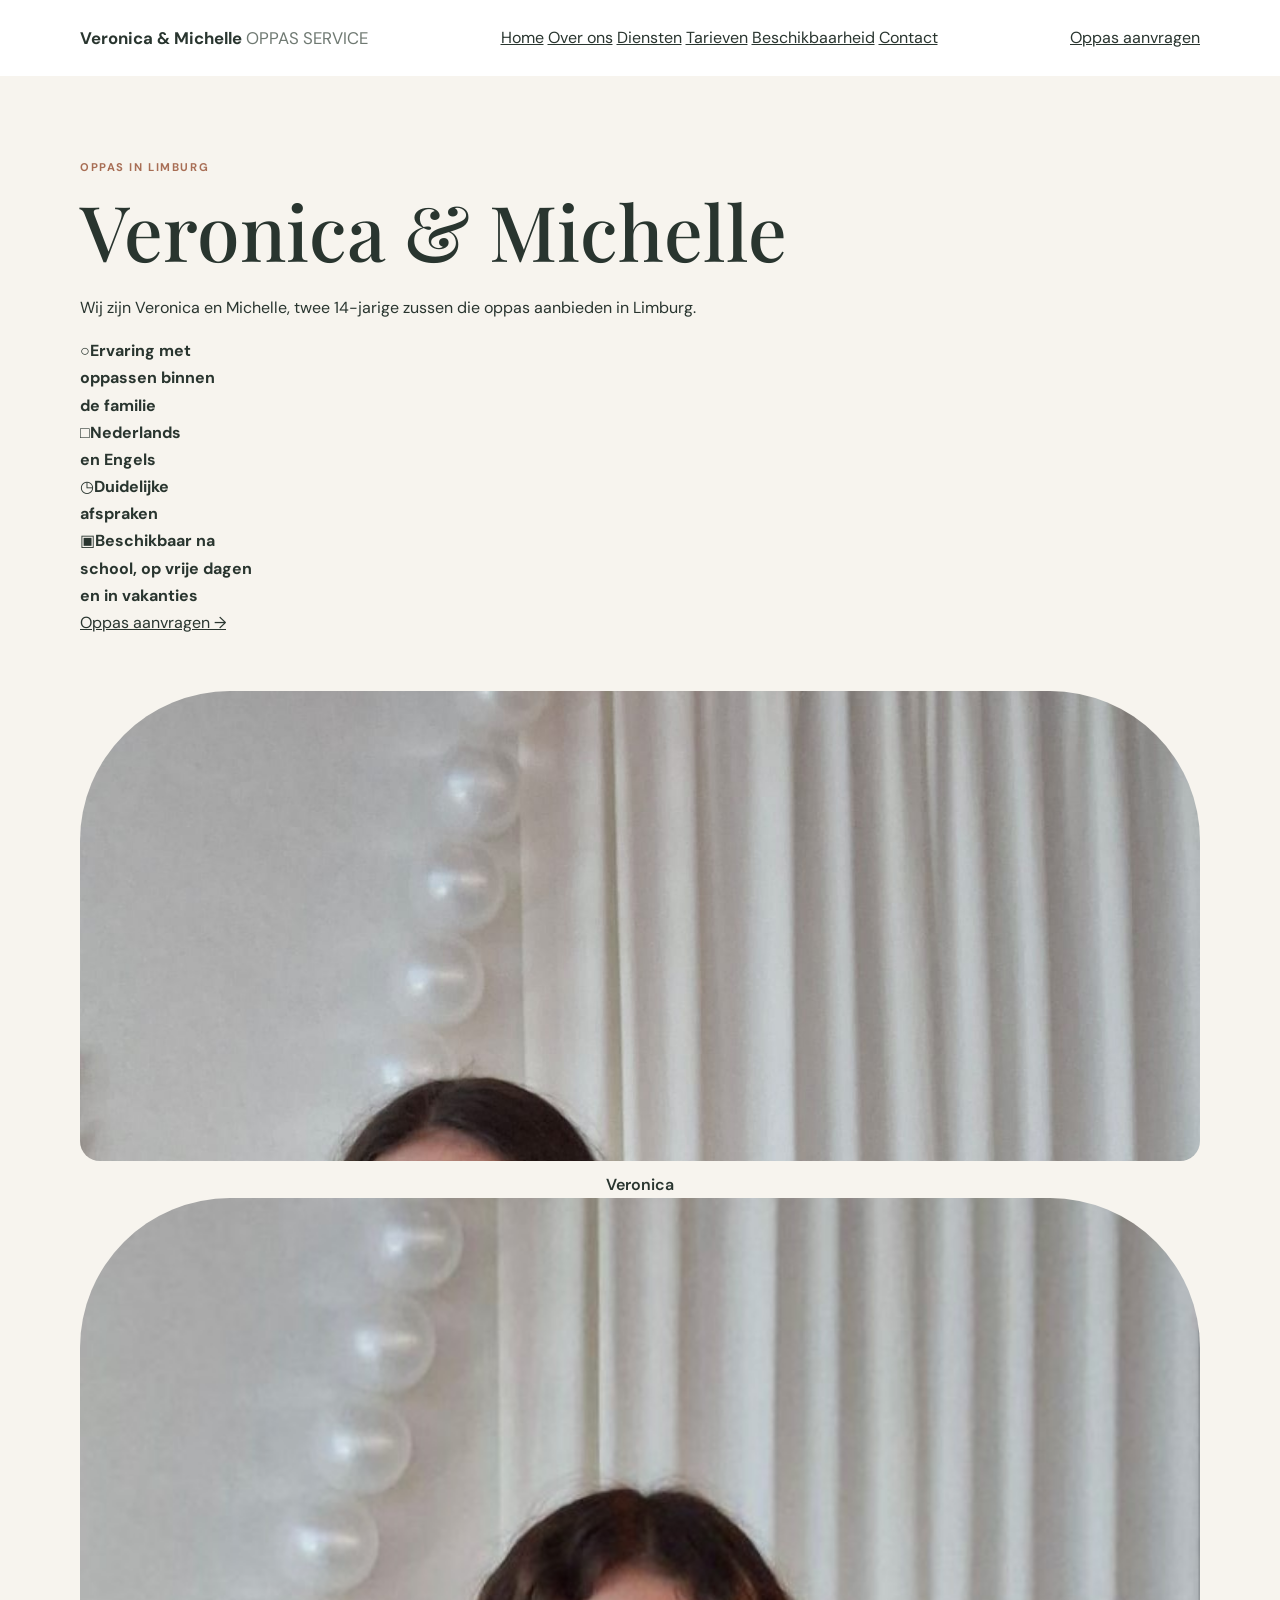
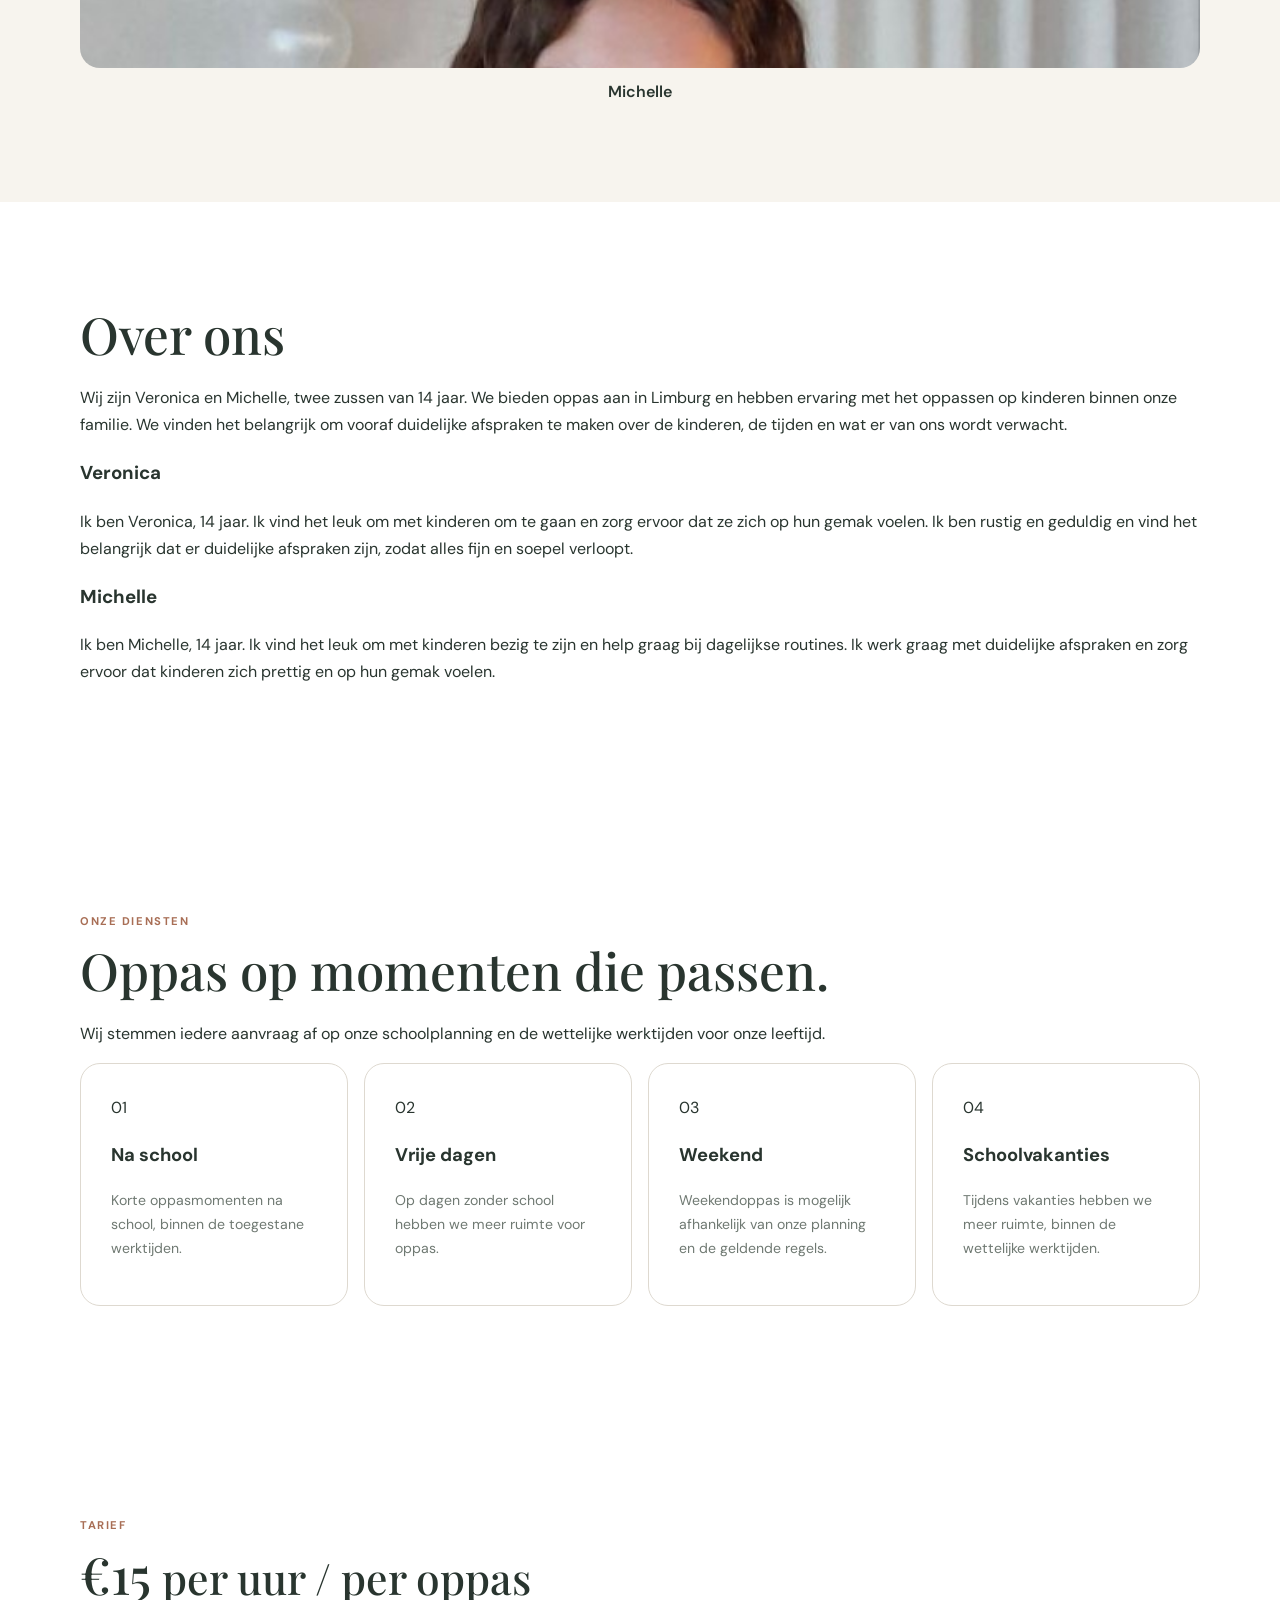
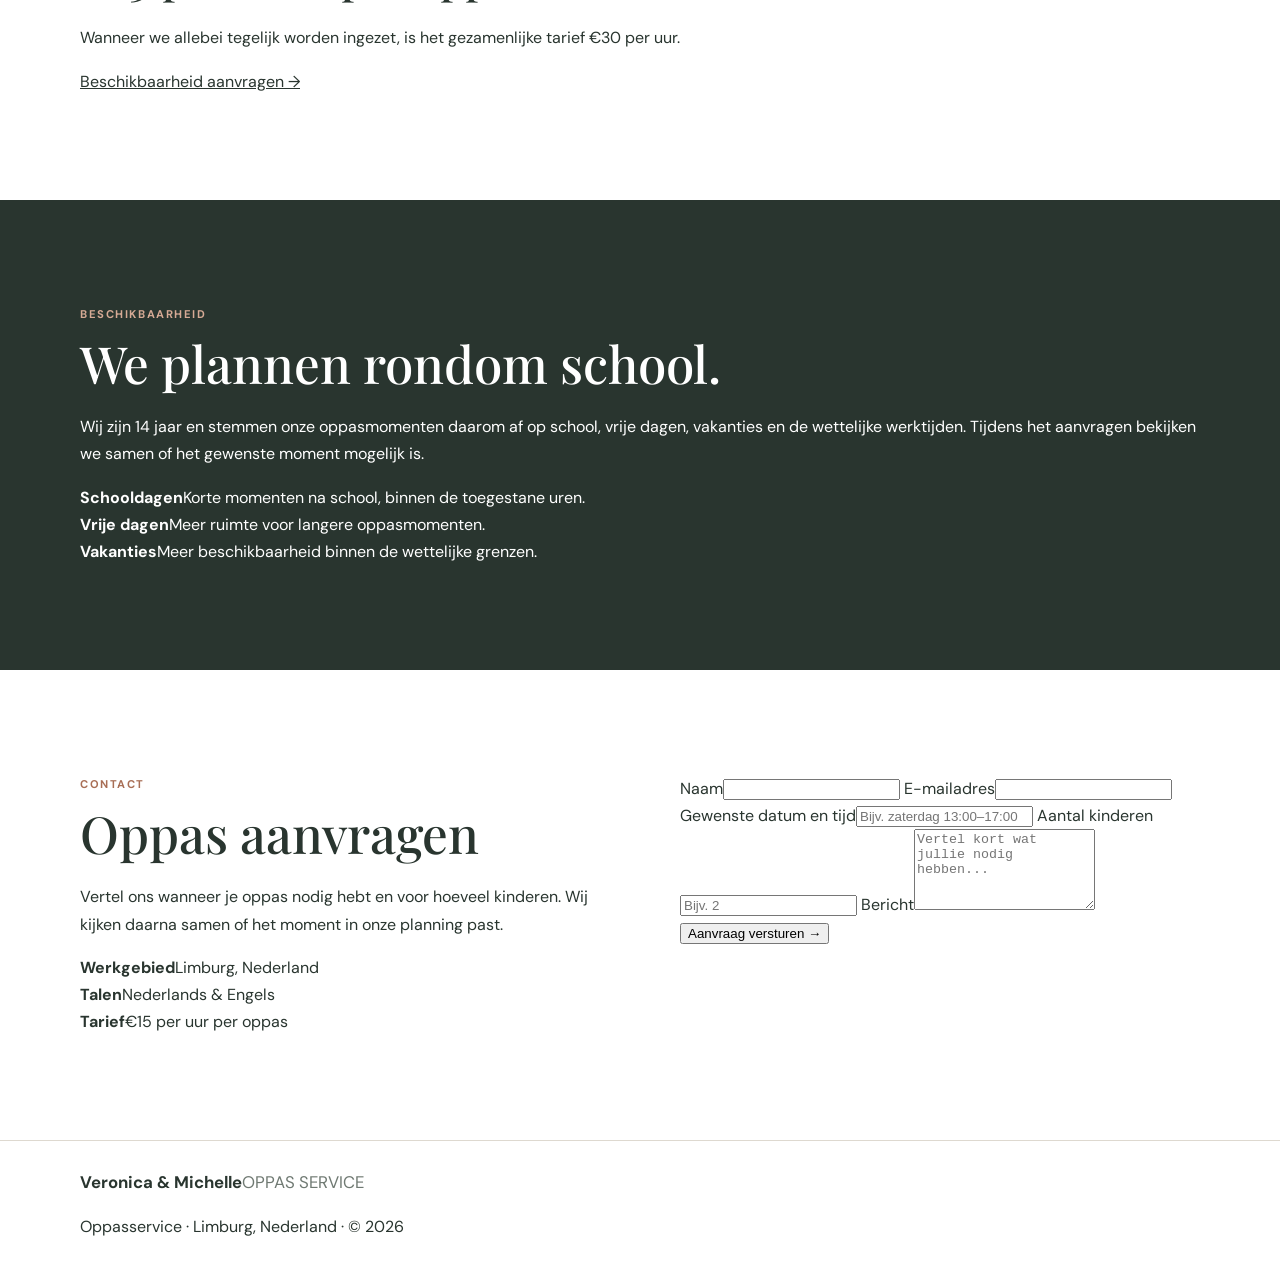
==== index.html @ 334488b7 "Update index.html" ====
<!doctype html>
<html lang="nl">
<head>
  <meta charset="utf-8">
  <meta name="viewport" content="width=device-width, initial-scale=1">
  <meta name="description" content="Veronica & Michelle Oppasservice in Limburg. Oppas aan huis voor gezinnen in de omgeving.">
  <title>Veronica & Michelle — Oppasservice Limburg</title>
  <link rel="stylesheet" href="style.css">
</head>
<body>
<header class="site-header">
  <div class="container nav">
    <a class="brand" href="#home">
      <strong>Veronica &amp; Michelle</strong>
      <span>OPPAS SERVICE</span>
    </a>
    <nav>
      <a href="#home">Home</a>
      <a href="#over-ons">Over ons</a>
      <a href="#diensten">Diensten</a>
      <a href="#tarieven">Tarieven</a>
      <a href="#beschikbaarheid">Beschikbaarheid</a>
      <a href="#contact">Contact</a>
    </nav>
    <a class="nav-button" href="#contact">Oppas aanvragen</a>
  </div>
</header>

<main>
<section id="home" class="hero">
  <div class="hero-bg"></div>
  <div class="container hero-inner">
    <div class="hero-center">
      <p class="eyebrow">OPPAS IN LIMBURG</p>
      <h1>Veronica &amp; Michelle</h1>
      <p class="hero-sub">Wij zijn Veronica en Michelle, twee 14-jarige zussen die oppas aanbieden in Limburg.</p>

      <div class="highlights">
        <div><span class="highlight-icon">○</span><strong>Ervaring met<br>oppassen binnen<br>de familie</strong></div>
        <div><span class="highlight-icon">□</span><strong>Nederlands<br>en Engels</strong></div>
        <div><span class="highlight-icon">◷</span><strong>Duidelijke<br>afspraken</strong></div>
        <div><span class="highlight-icon">▣</span><strong>Beschikbaar na<br>school, op vrije dagen<br>en in vakanties</strong></div>
      </div>

      <a class="primary-button" href="#contact">Oppas aanvragen <span>→</span></a>
    </div>

    <div class="hero-person person-left">
      <img src="images/veronica.jpg" alt="Veronica">
      <span class="name-tag">Veronica</span>
    </div>

    <div class="hero-person person-right">
      <img src="images/michelle.jpg" alt="Michelle">
      <span class="name-tag">Michelle</span>
    </div>
  </div>
</section>

<section id="over-ons" class="section about">
  <div class="container">
    <div class="center-heading">
      <h2>Over ons</h2>
      <p>Wij zijn Veronica en Michelle, twee zussen van 14 jaar. We bieden oppas aan in Limburg en hebben ervaring met het oppassen op kinderen binnen onze familie. We vinden het belangrijk om vooraf duidelijke afspraken te maken over de kinderen, de tijden en wat er van ons wordt verwacht.</p>
    </div>
    <div class="about-grid">
      <article>
        <h3>Veronica</h3>
        <p>Ik ben Veronica, 14 jaar. Ik vind het leuk om met kinderen om te gaan en zorg ervoor dat ze zich op hun gemak voelen. Ik ben rustig en geduldig en vind het belangrijk dat er duidelijke afspraken zijn, zodat alles fijn en soepel verloopt.</p>
      </article>
      <article>
        <h3>Michelle</h3>
        <p>Ik ben Michelle, 14 jaar. Ik vind het leuk om met kinderen bezig te zijn en help graag bij dagelijkse routines. Ik werk graag met duidelijke afspraken en zorg ervoor dat kinderen zich prettig en op hun gemak voelen.</p>
      </article>
    </div>
  </div>
</section>

<section id="diensten" class="section soft">
  <div class="container">
    <div class="center-heading">
      <p class="eyebrow">ONZE DIENSTEN</p>
      <h2>Oppas op momenten die passen.</h2>
      <p>Wij stemmen iedere aanvraag af op onze schoolplanning en de wettelijke werktijden voor onze leeftijd.</p>
    </div>
    <div class="service-grid">
      <article><span>01</span><h3>Na school</h3><p>Korte oppasmomenten na school, binnen de toegestane werktijden.</p></article>
      <article><span>02</span><h3>Vrije dagen</h3><p>Op dagen zonder school hebben we meer ruimte voor oppas.</p></article>
      <article><span>03</span><h3>Weekend</h3><p>Weekendoppas is mogelijk afhankelijk van onze planning en de geldende regels.</p></article>
      <article><span>04</span><h3>Schoolvakanties</h3><p>Tijdens vakanties hebben we meer ruimte, binnen de wettelijke werktijden.</p></article>
    </div>
  </div>
</section>

<section id="tarieven" class="section">
  <div class="container price-card">
    <div>
      <p class="eyebrow">TARIEF</p>
      <h2>€15 <small>per uur / per oppas</small></h2>
      <p>Wanneer we allebei tegelijk worden ingezet, is het gezamenlijke tarief €30 per uur.</p>
    </div>
    <a class="primary-button" href="#contact">Beschikbaarheid aanvragen →</a>
  </div>
</section>

<section id="beschikbaarheid" class="section dark">
  <div class="container">
    <div class="center-heading inverse">
      <p class="eyebrow">BESCHIKBAARHEID</p>
      <h2>We plannen rondom school.</h2>
      <p>Wij zijn 14 jaar en stemmen onze oppasmomenten daarom af op school, vrije dagen, vakanties en de wettelijke werktijden. Tijdens het aanvragen bekijken we samen of het gewenste moment mogelijk is.</p>
    </div>
    <div class="schedule-grid">
      <div><strong>Schooldagen</strong><span>Korte momenten na school, binnen de toegestane uren.</span></div>
      <div><strong>Vrije dagen</strong><span>Meer ruimte voor langere oppasmomenten.</span></div>
      <div><strong>Vakanties</strong><span>Meer beschikbaarheid binnen de wettelijke grenzen.</span></div>
    </div>
  </div>
</section>

<section id="contact" class="section contact">
  <div class="container contact-grid">
    <div>
      <p class="eyebrow">CONTACT</p>
      <h2>Oppas aanvragen</h2>
      <p>Vertel ons wanneer je oppas nodig hebt en voor hoeveel kinderen. Wij kijken daarna samen of het moment in onze planning past.</p>
      <div class="contact-facts">
        <div><strong>Werkgebied</strong><span>Limburg, Nederland</span></div>
        <div><strong>Talen</strong><span>Nederlands &amp; Engels</span></div>
        <div><strong>Tarief</strong><span>€15 per uur per oppas</span></div>
      </div>
    </div>
    <form class="contact-form" action="mailto:EMAIL-HIER" method="post" enctype="text/plain">
      <label>Naam<input name="naam" required></label>
      <label>E-mailadres<input type="email" name="email" required></label>
      <label>Gewenste datum en tijd<input name="datum" placeholder="Bijv. zaterdag 13:00–17:00"></label>
      <label>Aantal kinderen<input name="kinderen" placeholder="Bijv. 2"></label>
      <label>Bericht<textarea name="bericht" rows="5" placeholder="Vertel kort wat jullie nodig hebben..."></textarea></label>
      <button class="primary-button" type="submit">Aanvraag versturen →</button>
    </form>
  </div>
</section>
</main>

<footer>
  <div class="container footer-inner">
    <div class="brand"><strong>Veronica &amp; Michelle</strong><span>OPPAS SERVICE</span></div>
    <p>Oppasservice · Limburg, Nederland · © 2026</p>
  </div>
</footer>
</body>
</html>
---- style.css ----
@import url('https://fonts.googleapis.com/css2?family=DM+Sans:wght@400;500;600;700&family=Playfair+Display:ital,wght@0,500;0,600;1,500&display=swap');
:root{--ink:#29352f;--muted:#6f7972;--cream:#f7f4ee;--sage:#dfe6de;--sage2:#728174;--accent:#a86e55;--line:#ded9d0}
*{box-sizing:border-box}html{scroll-behavior:smooth}body{margin:0;color:var(--ink);font-family:"DM Sans",sans-serif;line-height:1.7}a{color:inherit}.container{width:min(1120px,calc(100% - 40px));margin:auto}
.header{position:sticky;top:0;z-index:20;background:rgba(255,255,255,.94);backdrop-filter:blur(12px);border-bottom:1px solid #eeeae3}.nav{height:76px;display:flex;align-items:center;justify-content:space-between;gap:25px}.brand{font-size:1.05rem;font-weight:700;text-decoration:none}.brand span{font-weight:400;color:var(--muted)}.nav-links{display:flex;gap:28px}.nav-links a{text-decoration:none;font-size:.9rem}.nav-cta,.btn{border-radius:999px;padding:11px 20px;text-decoration:none;font-weight:600;display:inline-flex;justify-content:center;align-items:center;border:1px solid transparent;font-family:inherit}.nav-cta,.dark{background:var(--ink);color:white}.light{background:white;border-color:var(--line)}
.hero{background:var(--cream);padding:82px 0 96px}.hero-grid{display:grid;grid-template-columns:1fr .95fr;gap:65px;align-items:center}.eyebrow{text-transform:uppercase;letter-spacing:.14em;font-size:.7rem;font-weight:700;color:var(--accent);margin:0 0 12px}.hero h1,.section h2{font-family:"Playfair Display",serif;font-weight:500;line-height:1.08;margin:0 0 22px}.hero h1{font-size:clamp(3.2rem,6vw,5.5rem)}h1 em{color:var(--sage2)}.lead{font-size:1.1rem;color:var(--muted);max-width:620px}.actions{display:flex;gap:12px;margin:30px 0}.facts{display:flex;gap:12px;flex-wrap:wrap;font-size:.82rem;color:var(--muted)}
.hero-portraits{position:relative;display:grid;grid-template-columns:1fr 1fr;gap:18px;align-items:end}.hero-person img{display:block;width:100%;height:470px;object-fit:cover;object-position:center top;border-radius:150px 150px 20px 20px}.hero-person:nth-child(2){margin-top:55px}.hero-person span{display:block;text-align:center;margin-top:10px;font-weight:600}.badge{position:absolute;left:50%;bottom:58px;transform:translateX(-50%);background:white;padding:15px 19px;border-radius:17px;box-shadow:0 15px 40px rgba(40,50,44,.13);display:flex;gap:9px;align-items:center;white-space:nowrap}.badge strong{font-family:"Playfair Display";font-size:1.8rem}.badge span{font-size:.68rem;line-height:1.25;color:var(--muted)}
.section{padding:105px 0}.section-intro{max-width:720px;margin-bottom:55px}.section h2{font-size:clamp(2.5rem,4vw,3.8rem)}.section-intro>p:last-child,.section-heading>p:last-child{color:var(--muted)}.profiles{display:grid;grid-template-columns:1fr 1fr;gap:28px}.profile{border:1px solid var(--line);border-radius:26px;overflow:hidden;background:white}.profile-photo{height:410px;background:#eee;overflow:hidden}.profile-photo img{width:100%;height:100%;object-fit:cover;object-position:center top;display:block}.profile-content{padding:32px}.profile-content h3{font-family:"Playfair Display";font-size:2.2rem;margin:0 0 15px}.profile-content p{color:var(--muted);font-size:.94rem}.tags{display:flex;flex-wrap:wrap;gap:8px;margin-top:22px}.tags span{background:var(--sage);padding:6px 11px;border-radius:999px;font-size:.72rem;color:#566258}
.beige{background:var(--cream)}.section-heading{max-width:730px;margin:0 auto 48px;text-align:center}.service-grid{display:grid;grid-template-columns:repeat(4,1fr);gap:16px}.service-grid article{background:white;border:1px solid var(--line);padding:30px;border-radius:20px}.number{font-size:.72rem;color:var(--accent);font-weight:700;letter-spacing:.1em}.service-grid h3{font-size:1.15rem}.service-grid p{font-size:.88rem;color:var(--muted)}
.rate{background:var(--sage);border-radius:28px;padding:45px 55px;display:flex;justify-content:space-between;align-items:center;gap:35px}.rate h2{margin-bottom:5px}.rate p{max-width:690px;color:#59645c}.muted{font-size:.82rem}
.dark-section{background:var(--ink);color:white}.inverse h2{color:white}.inverse .eyebrow{color:#d6aa95}.approach{display:grid;grid-template-columns:repeat(3,1fr);gap:45px}.approach strong{font-size:.72rem;color:#d0a18d}.approach h3{margin-bottom:7px}.approach p{color:#c5ccc7;font-size:.9rem}
.contact-grid{display:grid;grid-template-columns:1fr 1fr;gap:80px}.contact h2{font-size:clamp(2.5rem,4vw,3.7rem)}.contact-info{margin-top:35px;display:grid;gap:18px}.contact-info div{display:flex;flex-direction:column}.contact-info span{color:var(--muted);font-size:.9rem}.form{background:var(--cream);padding:35px;border-radius:25px}.form label{display:block;font-size:.82rem;font-weight:600;margin-bottom:14px}.form input,.form textarea{width:100%;margin-top:6px;border:1px solid var(--line);border-radius:11px;padding:12px 14px;font:inherit;background:white}.form .btn{width:100%;margin-top:5px}.form small{display:block;color:var(--muted);font-size:.68rem;margin-top:12px}
footer{border-top:1px solid var(--line);padding:27px 0}.footer{display:flex;align-items:center;justify-content:space-between;gap:20px}.footer p{font-size:.75rem;color:var(--muted)}
@media(max-width:850px){.nav-links{display:none}.hero-grid,.contact-grid{grid-template-columns:1fr}.hero{padding:60px 0}.profiles{grid-template-columns:1fr}.service-grid{grid-template-columns:1fr 1fr}.approach{grid-template-columns:1fr}.rate{flex-direction:column;align-items:flex-start;padding:35px}.hero-person img{height:390px}.profile-photo{height:430px}}
@media(max-width:520px){.container{width:calc(100% - 28px)}.nav-cta{font-size:.78rem;padding:10px 14px}.hero h1{font-size:3.1rem}.actions{flex-direction:column}.btn{width:100%}.hero-portraits{gap:10px}.hero-person img{height:280px;border-radius:90px 90px 15px 15px}.hero-person:nth-child(2){margin-top:35px}.badge{bottom:48px;padding:10px 13px}.badge strong{font-size:1.5rem}.service-grid{grid-template-columns:1fr}.section{padding:75px 0}.profile-photo{height:390px}.footer{flex-direction:column;align-items:flex-start}}
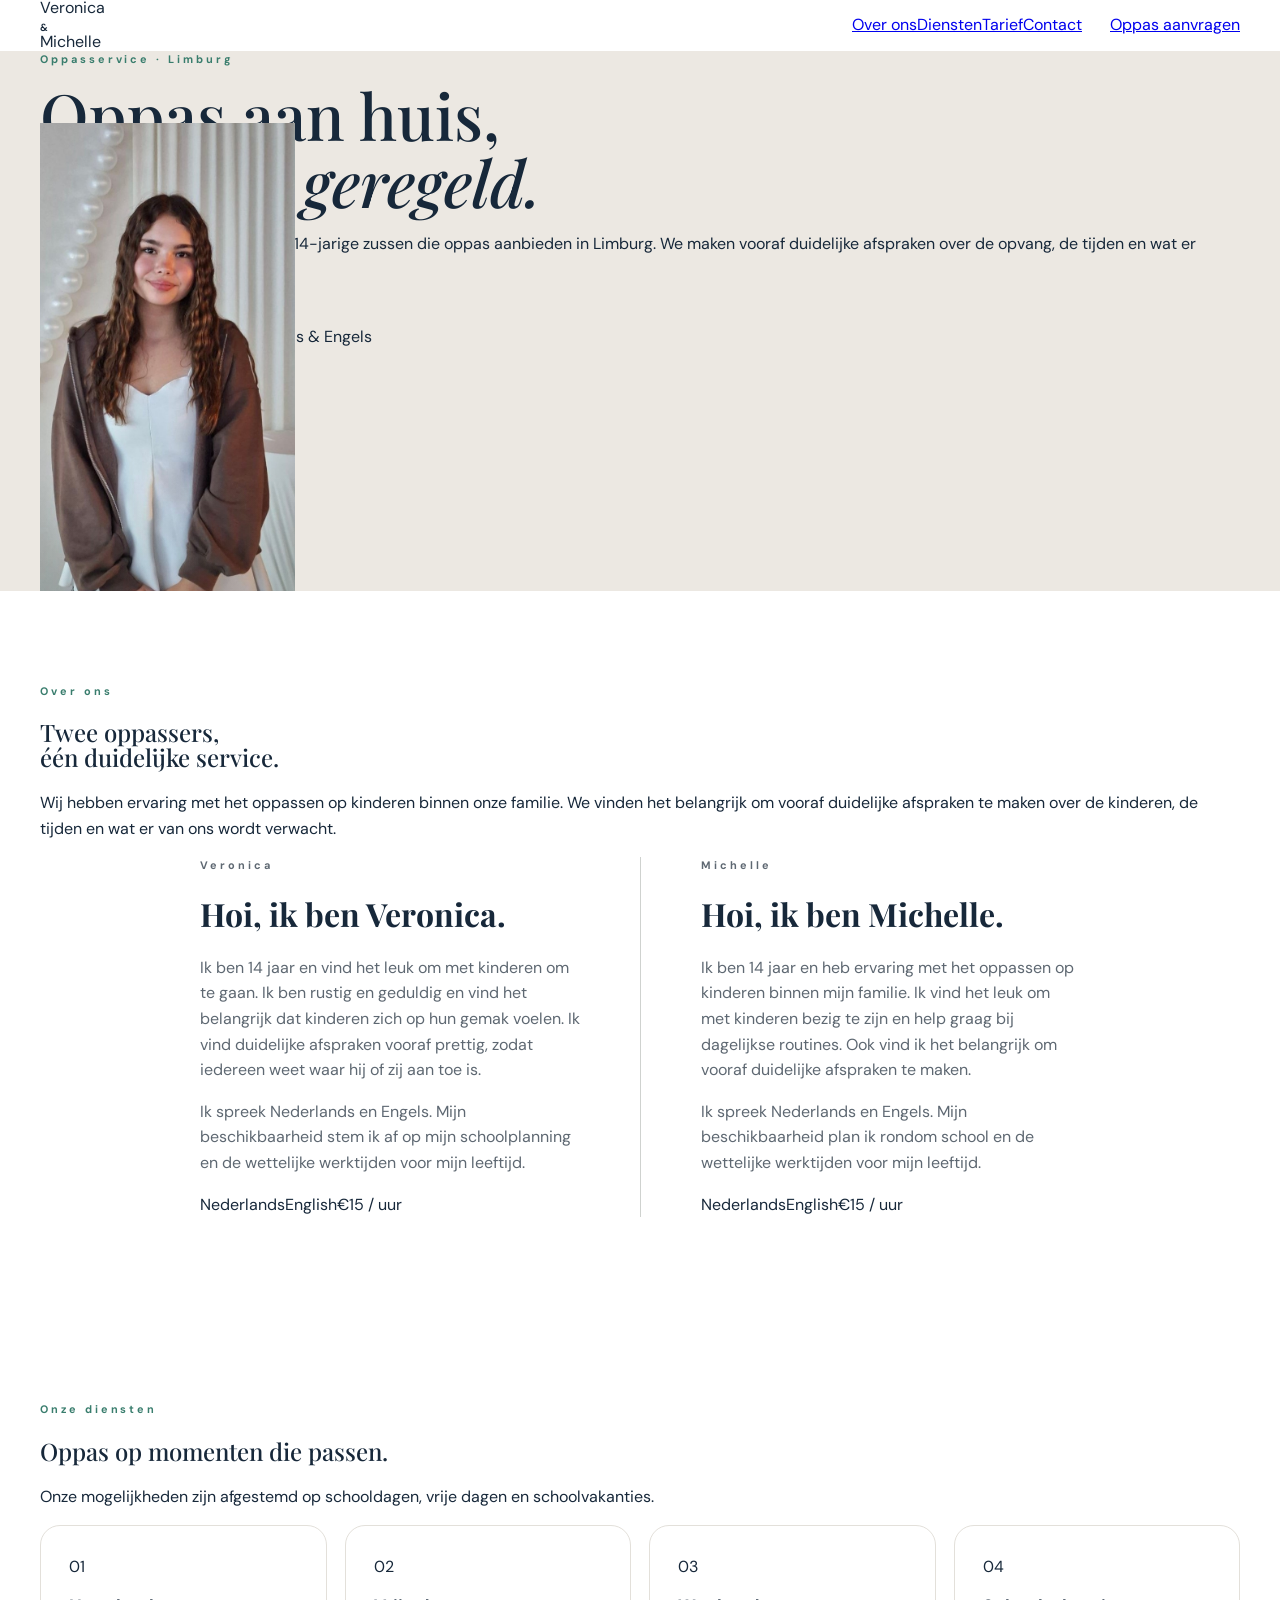
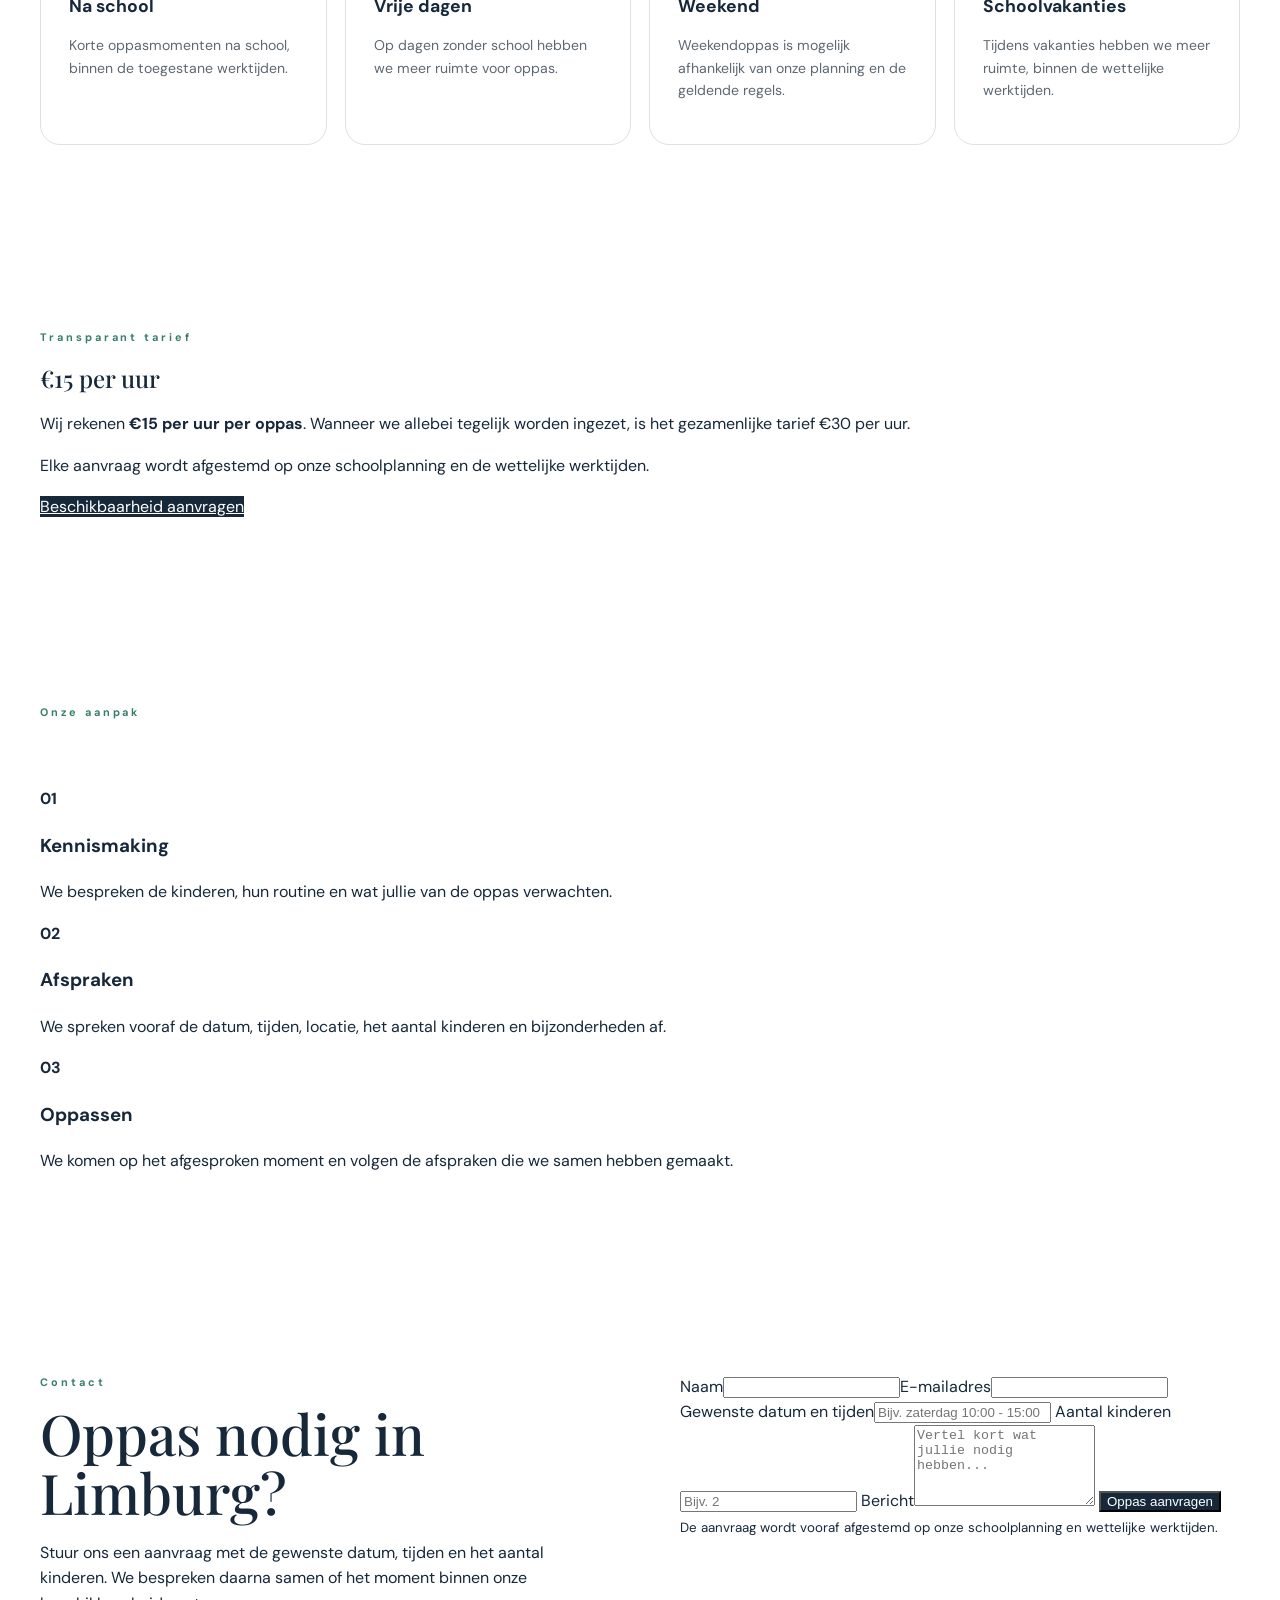
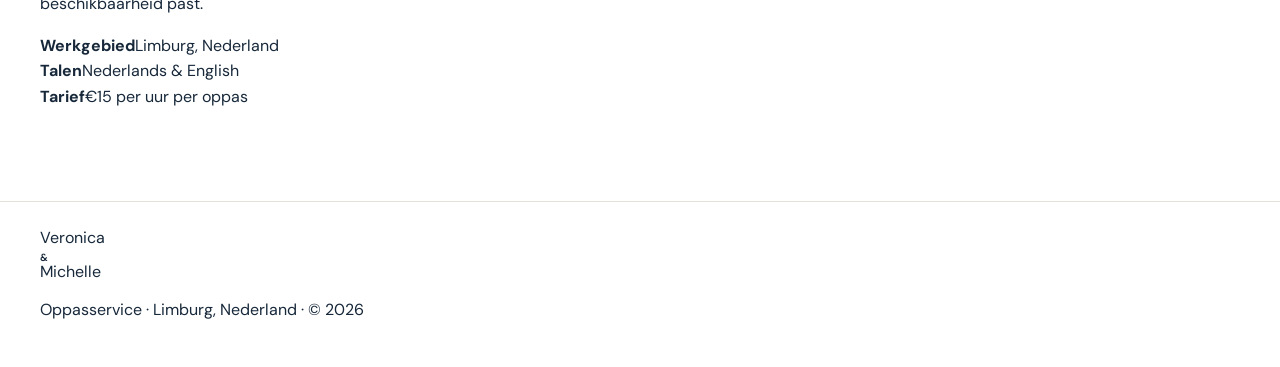
==== commit 4789955a: "Update index.html" ====
--- a/index.html
+++ b/index.html
@@ -1,152 +1,84 @@
 <!doctype html>
 <html lang="nl">
 <head>
-  <meta charset="utf-8">
-  <meta name="viewport" content="width=device-width, initial-scale=1">
-  <meta name="description" content="Veronica & Michelle Oppasservice in Limburg. Oppas aan huis voor gezinnen in de omgeving.">
-  <title>Veronica & Michelle — Oppasservice Limburg</title>
-  <link rel="stylesheet" href="style.css">
+<meta charset="utf-8">
+<meta name="viewport" content="width=device-width, initial-scale=1">
+<meta name="description" content="Veronica & Michelle Oppasservice - oppas in Limburg.">
+<title>Veronica & Michelle | Oppasservice in Limburg</title>
+<link rel="stylesheet" href="style.css">
 </head>
 <body>
-<header class="site-header">
-  <div class="container nav">
-    <a class="brand" href="#home">
-      <strong>Veronica &amp; Michelle</strong>
-      <span>OPPAS SERVICE</span>
-    </a>
-    <nav>
-      <a href="#home">Home</a>
-      <a href="#over-ons">Over ons</a>
-      <a href="#diensten">Diensten</a>
-      <a href="#tarieven">Tarieven</a>
-      <a href="#beschikbaarheid">Beschikbaarheid</a>
-      <a href="#contact">Contact</a>
-    </nav>
-    <a class="nav-button" href="#contact">Oppas aanvragen</a>
-  </div>
-</header>
+<header class="header"><nav class="container nav">
+<a class="brand" href="#home">Veronica <span>&</span> Michelle</a>
+<div class="nav-links"><a href="#over">Over ons</a><a href="#diensten">Diensten</a><a href="#tarief">Tarief</a><a href="#contact">Contact</a></div>
+<a class="nav-cta" href="#contact">Oppas aanvragen</a>
+</nav></header>
 
 <main>
 <section id="home" class="hero">
-  <div class="hero-bg"></div>
-  <div class="container hero-inner">
-    <div class="hero-center">
-      <p class="eyebrow">OPPAS IN LIMBURG</p>
-      <h1>Veronica &amp; Michelle</h1>
-      <p class="hero-sub">Wij zijn Veronica en Michelle, twee 14-jarige zussen die oppas aanbieden in Limburg.</p>
-
-      <div class="highlights">
-        <div><span class="highlight-icon">○</span><strong>Ervaring met<br>oppassen binnen<br>de familie</strong></div>
-        <div><span class="highlight-icon">□</span><strong>Nederlands<br>en Engels</strong></div>
-        <div><span class="highlight-icon">◷</span><strong>Duidelijke<br>afspraken</strong></div>
-        <div><span class="highlight-icon">▣</span><strong>Beschikbaar na<br>school, op vrije dagen<br>en in vakanties</strong></div>
-      </div>
-
-      <a class="primary-button" href="#contact">Oppas aanvragen <span>→</span></a>
-    </div>
-
-    <div class="hero-person person-left">
-      <img src="images/veronica.jpg" alt="Veronica">
-      <span class="name-tag">Veronica</span>
-    </div>
-
-    <div class="hero-person person-right">
-      <img src="images/michelle.jpg" alt="Michelle">
-      <span class="name-tag">Michelle</span>
-    </div>
-  </div>
+<div class="container hero-grid">
+<div class="hero-copy">
+<p class="eyebrow">Oppasservice · Limburg</p>
+<h1>Oppas aan huis,<br><em>duidelijk geregeld.</em></h1>
+<p class="lead">Wij zijn Veronica en Michelle, twee 14-jarige zussen die oppas aanbieden in Limburg. We maken vooraf duidelijke afspraken over de opvang, de tijden en wat er nodig is.</p>
+<div class="actions"><a class="btn dark" href="#contact">Oppas aanvragen</a><a class="btn light" href="#over">Maak kennis</a></div>
+<div class="facts"><span>€15 per uur / per oppas</span><span>•</span><span>Nederlands & Engels</span></div>
+</div>
+<div class="hero-portraits">
+<div class="hero-person veronica"><img src="images/veronica.jpg" alt="Veronica"><span>Veronica</span></div>
+<div class="hero-person michelle"><img src="images/michelle.jpg" alt="Michelle"><span>Michelle</span></div>
+<div class="badge"><strong>€15</strong><span>per uur<br>per oppas</span></div>
+</div>
+</div>
 </section>
 
-<section id="over-ons" class="section about">
-  <div class="container">
-    <div class="center-heading">
-      <h2>Over ons</h2>
-      <p>Wij zijn Veronica en Michelle, twee zussen van 14 jaar. We bieden oppas aan in Limburg en hebben ervaring met het oppassen op kinderen binnen onze familie. We vinden het belangrijk om vooraf duidelijke afspraken te maken over de kinderen, de tijden en wat er van ons wordt verwacht.</p>
-    </div>
-    <div class="about-grid">
-      <article>
-        <h3>Veronica</h3>
-        <p>Ik ben Veronica, 14 jaar. Ik vind het leuk om met kinderen om te gaan en zorg ervoor dat ze zich op hun gemak voelen. Ik ben rustig en geduldig en vind het belangrijk dat er duidelijke afspraken zijn, zodat alles fijn en soepel verloopt.</p>
-      </article>
-      <article>
-        <h3>Michelle</h3>
-        <p>Ik ben Michelle, 14 jaar. Ik vind het leuk om met kinderen bezig te zijn en help graag bij dagelijkse routines. Ik werk graag met duidelijke afspraken en zorg ervoor dat kinderen zich prettig en op hun gemak voelen.</p>
-      </article>
-    </div>
-  </div>
+<section id="over" class="section">
+<div class="container">
+<div class="section-intro"><p class="eyebrow">Over ons</p><h2>Twee oppassers,<br>één duidelijke service.</h2><p>Wij hebben ervaring met het oppassen op kinderen binnen onze familie. We vinden het belangrijk om vooraf duidelijke afspraken te maken over de kinderen, de tijden en wat er van ons wordt verwacht.</p></div>
+<div class="about-grid">
+<article><p class="eyebrow">Veronica</p><h3>Hoi, ik ben Veronica.</h3><p>Ik ben 14 jaar en vind het leuk om met kinderen om te gaan. Ik ben rustig en geduldig en vind het belangrijk dat kinderen zich op hun gemak voelen. Ik vind duidelijke afspraken vooraf prettig, zodat iedereen weet waar hij of zij aan toe is.</p><p>Ik spreek Nederlands en Engels. Mijn beschikbaarheid stem ik af op mijn schoolplanning en de wettelijke werktijden voor mijn leeftijd.</p><div class="tags"><span>Nederlands</span><span>English</span><span>€15 / uur</span></div></article>
+<article><p class="eyebrow">Michelle</p><h3>Hoi, ik ben Michelle.</h3><p>Ik ben 14 jaar en heb ervaring met het oppassen op kinderen binnen mijn familie. Ik vind het leuk om met kinderen bezig te zijn en help graag bij dagelijkse routines. Ook vind ik het belangrijk om vooraf duidelijke afspraken te maken.</p><p>Ik spreek Nederlands en Engels. Mijn beschikbaarheid plan ik rondom school en de wettelijke werktijden voor mijn leeftijd.</p><div class="tags"><span>Nederlands</span><span>English</span><span>€15 / uur</span></div></article>
+</div>
+</div>
 </section>
 
-<section id="diensten" class="section soft">
-  <div class="container">
-    <div class="center-heading">
-      <p class="eyebrow">ONZE DIENSTEN</p>
-      <h2>Oppas op momenten die passen.</h2>
-      <p>Wij stemmen iedere aanvraag af op onze schoolplanning en de wettelijke werktijden voor onze leeftijd.</p>
-    </div>
-    <div class="service-grid">
-      <article><span>01</span><h3>Na school</h3><p>Korte oppasmomenten na school, binnen de toegestane werktijden.</p></article>
-      <article><span>02</span><h3>Vrije dagen</h3><p>Op dagen zonder school hebben we meer ruimte voor oppas.</p></article>
-      <article><span>03</span><h3>Weekend</h3><p>Weekendoppas is mogelijk afhankelijk van onze planning en de geldende regels.</p></article>
-      <article><span>04</span><h3>Schoolvakanties</h3><p>Tijdens vakanties hebben we meer ruimte, binnen de wettelijke werktijden.</p></article>
-    </div>
-  </div>
-</section>
+<section id="diensten" class="section beige"><div class="container">
+<div class="section-heading"><p class="eyebrow">Onze diensten</p><h2>Oppas op momenten die passen.</h2><p>Onze mogelijkheden zijn afgestemd op schooldagen, vrije dagen en schoolvakanties.</p></div>
+<div class="service-grid">
+<article><div class="number">01</div><h3>Na school</h3><p>Korte oppasmomenten na school, binnen de toegestane werktijden.</p></article>
+<article><div class="number">02</div><h3>Vrije dagen</h3><p>Op dagen zonder school hebben we meer ruimte voor oppas.</p></article>
+<article><div class="number">03</div><h3>Weekend</h3><p>Weekendoppas is mogelijk afhankelijk van onze planning en de geldende regels.</p></article>
+<article><div class="number">04</div><h3>Schoolvakanties</h3><p>Tijdens vakanties hebben we meer ruimte, binnen de wettelijke werktijden.</p></article>
+</div>
+</div></section>
 
-<section id="tarieven" class="section">
-  <div class="container price-card">
-    <div>
-      <p class="eyebrow">TARIEF</p>
-      <h2>€15 <small>per uur / per oppas</small></h2>
-      <p>Wanneer we allebei tegelijk worden ingezet, is het gezamenlijke tarief €30 per uur.</p>
-    </div>
-    <a class="primary-button" href="#contact">Beschikbaarheid aanvragen →</a>
-  </div>
-</section>
+<section id="tarief" class="section"><div class="container rate"><div>
+<p class="eyebrow">Transparant tarief</p><h2>€15 per uur</h2>
+<p>Wij rekenen <strong>€15 per uur per oppas</strong>. Wanneer we allebei tegelijk worden ingezet, is het gezamenlijke tarief €30 per uur.</p>
+<p class="muted">Elke aanvraag wordt afgestemd op onze schoolplanning en de wettelijke werktijden.</p>
+</div><a class="btn dark" href="#contact">Beschikbaarheid aanvragen</a></div></section>
 
-<section id="beschikbaarheid" class="section dark">
-  <div class="container">
-    <div class="center-heading inverse">
-      <p class="eyebrow">BESCHIKBAARHEID</p>
-      <h2>We plannen rondom school.</h2>
-      <p>Wij zijn 14 jaar en stemmen onze oppasmomenten daarom af op school, vrije dagen, vakanties en de wettelijke werktijden. Tijdens het aanvragen bekijken we samen of het gewenste moment mogelijk is.</p>
-    </div>
-    <div class="schedule-grid">
-      <div><strong>Schooldagen</strong><span>Korte momenten na school, binnen de toegestane uren.</span></div>
-      <div><strong>Vrije dagen</strong><span>Meer ruimte voor langere oppasmomenten.</span></div>
-      <div><strong>Vakanties</strong><span>Meer beschikbaarheid binnen de wettelijke grenzen.</span></div>
-    </div>
-  </div>
-</section>
+<section class="section dark-section"><div class="container">
+<div class="section-heading inverse"><p class="eyebrow">Onze aanpak</p><h2>Duidelijke afspraken vanaf het begin.</h2></div>
+<div class="approach">
+<div><strong>01</strong><h3>Kennismaking</h3><p>We bespreken de kinderen, hun routine en wat jullie van de oppas verwachten.</p></div>
+<div><strong>02</strong><h3>Afspraken</h3><p>We spreken vooraf de datum, tijden, locatie, het aantal kinderen en bijzonderheden af.</p></div>
+<div><strong>03</strong><h3>Oppassen</h3><p>We komen op het afgesproken moment en volgen de afspraken die we samen hebben gemaakt.</p></div>
+</div></div></section>
 
-<section id="contact" class="section contact">
-  <div class="container contact-grid">
-    <div>
-      <p class="eyebrow">CONTACT</p>
-      <h2>Oppas aanvragen</h2>
-      <p>Vertel ons wanneer je oppas nodig hebt en voor hoeveel kinderen. Wij kijken daarna samen of het moment in onze planning past.</p>
-      <div class="contact-facts">
-        <div><strong>Werkgebied</strong><span>Limburg, Nederland</span></div>
-        <div><strong>Talen</strong><span>Nederlands &amp; Engels</span></div>
-        <div><strong>Tarief</strong><span>€15 per uur per oppas</span></div>
-      </div>
-    </div>
-    <form class="contact-form" action="mailto:EMAIL-HIER" method="post" enctype="text/plain">
-      <label>Naam<input name="naam" required></label>
-      <label>E-mailadres<input type="email" name="email" required></label>
-      <label>Gewenste datum en tijd<input name="datum" placeholder="Bijv. zaterdag 13:00–17:00"></label>
-      <label>Aantal kinderen<input name="kinderen" placeholder="Bijv. 2"></label>
-      <label>Bericht<textarea name="bericht" rows="5" placeholder="Vertel kort wat jullie nodig hebben..."></textarea></label>
-      <button class="primary-button" type="submit">Aanvraag versturen →</button>
-    </form>
-  </div>
-</section>
+<section id="contact" class="section contact"><div class="container contact-grid">
+<div><p class="eyebrow">Contact</p><h2>Oppas nodig in Limburg?</h2>
+<p>Stuur ons een aanvraag met de gewenste datum, tijden en het aantal kinderen. We bespreken daarna samen of het moment binnen onze beschikbaarheid past.</p>
+<div class="contact-info"><div><strong>Werkgebied</strong><span>Limburg, Nederland</span></div><div><strong>Talen</strong><span>Nederlands & English</span></div><div><strong>Tarief</strong><span>€15 per uur per oppas</span></div></div></div>
+<form class="form" action="mailto:EMAIL-HIER" method="post" enctype="text/plain">
+<label>Naam<input name="naam" required></label><label>E-mailadres<input type="email" name="email" required></label>
+<label>Gewenste datum en tijden<input name="datum" placeholder="Bijv. zaterdag 10:00 - 15:00"></label>
+<label>Aantal kinderen<input name="kinderen" placeholder="Bijv. 2"></label>
+<label>Bericht<textarea name="bericht" rows="5" placeholder="Vertel kort wat jullie nodig hebben..."></textarea></label>
+<button class="btn dark" type="submit">Oppas aanvragen</button>
+<small>De aanvraag wordt vooraf afgestemd op onze schoolplanning en wettelijke werktijden.</small>
+</form>
+</div></section>
 </main>
-
-<footer>
-  <div class="container footer-inner">
-    <div class="brand"><strong>Veronica &amp; Michelle</strong><span>OPPAS SERVICE</span></div>
-    <p>Oppasservice · Limburg, Nederland · © 2026</p>
-  </div>
-</footer>
-</body>
-</html>
+<footer><div class="container footer"><a class="brand" href="#home">Veronica <span>&</span> Michelle</a><p>Oppasservice · Limburg, Nederland · © 2026</p></div></footer>
+</body></html>
--- a/style.css
+++ b/style.css
@@ -1,14 +1,15 @@
-@import url('https://fonts.googleapis.com/css2?family=DM+Sans:wght@400;500;600;700&family=Playfair+Display:ital,wght@0,500;0,600;1,500&display=swap');
-:root{--ink:#29352f;--muted:#6f7972;--cream:#f7f4ee;--sage:#dfe6de;--sage2:#728174;--accent:#a86e55;--line:#ded9d0}
-*{box-sizing:border-box}html{scroll-behavior:smooth}body{margin:0;color:var(--ink);font-family:"DM Sans",sans-serif;line-height:1.7}a{color:inherit}.container{width:min(1120px,calc(100% - 40px));margin:auto}
-.header{position:sticky;top:0;z-index:20;background:rgba(255,255,255,.94);backdrop-filter:blur(12px);border-bottom:1px solid #eeeae3}.nav{height:76px;display:flex;align-items:center;justify-content:space-between;gap:25px}.brand{font-size:1.05rem;font-weight:700;text-decoration:none}.brand span{font-weight:400;color:var(--muted)}.nav-links{display:flex;gap:28px}.nav-links a{text-decoration:none;font-size:.9rem}.nav-cta,.btn{border-radius:999px;padding:11px 20px;text-decoration:none;font-weight:600;display:inline-flex;justify-content:center;align-items:center;border:1px solid transparent;font-family:inherit}.nav-cta,.dark{background:var(--ink);color:white}.light{background:white;border-color:var(--line)}
-.hero{background:var(--cream);padding:82px 0 96px}.hero-grid{display:grid;grid-template-columns:1fr .95fr;gap:65px;align-items:center}.eyebrow{text-transform:uppercase;letter-spacing:.14em;font-size:.7rem;font-weight:700;color:var(--accent);margin:0 0 12px}.hero h1,.section h2{font-family:"Playfair Display",serif;font-weight:500;line-height:1.08;margin:0 0 22px}.hero h1{font-size:clamp(3.2rem,6vw,5.5rem)}h1 em{color:var(--sage2)}.lead{font-size:1.1rem;color:var(--muted);max-width:620px}.actions{display:flex;gap:12px;margin:30px 0}.facts{display:flex;gap:12px;flex-wrap:wrap;font-size:.82rem;color:var(--muted)}
-.hero-portraits{position:relative;display:grid;grid-template-columns:1fr 1fr;gap:18px;align-items:end}.hero-person img{display:block;width:100%;height:470px;object-fit:cover;object-position:center top;border-radius:150px 150px 20px 20px}.hero-person:nth-child(2){margin-top:55px}.hero-person span{display:block;text-align:center;margin-top:10px;font-weight:600}.badge{position:absolute;left:50%;bottom:58px;transform:translateX(-50%);background:white;padding:15px 19px;border-radius:17px;box-shadow:0 15px 40px rgba(40,50,44,.13);display:flex;gap:9px;align-items:center;white-space:nowrap}.badge strong{font-family:"Playfair Display";font-size:1.8rem}.badge span{font-size:.68rem;line-height:1.25;color:var(--muted)}
-.section{padding:105px 0}.section-intro{max-width:720px;margin-bottom:55px}.section h2{font-size:clamp(2.5rem,4vw,3.8rem)}.section-intro>p:last-child,.section-heading>p:last-child{color:var(--muted)}.profiles{display:grid;grid-template-columns:1fr 1fr;gap:28px}.profile{border:1px solid var(--line);border-radius:26px;overflow:hidden;background:white}.profile-photo{height:410px;background:#eee;overflow:hidden}.profile-photo img{width:100%;height:100%;object-fit:cover;object-position:center top;display:block}.profile-content{padding:32px}.profile-content h3{font-family:"Playfair Display";font-size:2.2rem;margin:0 0 15px}.profile-content p{color:var(--muted);font-size:.94rem}.tags{display:flex;flex-wrap:wrap;gap:8px;margin-top:22px}.tags span{background:var(--sage);padding:6px 11px;border-radius:999px;font-size:.72rem;color:#566258}
-.beige{background:var(--cream)}.section-heading{max-width:730px;margin:0 auto 48px;text-align:center}.service-grid{display:grid;grid-template-columns:repeat(4,1fr);gap:16px}.service-grid article{background:white;border:1px solid var(--line);padding:30px;border-radius:20px}.number{font-size:.72rem;color:var(--accent);font-weight:700;letter-spacing:.1em}.service-grid h3{font-size:1.15rem}.service-grid p{font-size:.88rem;color:var(--muted)}
-.rate{background:var(--sage);border-radius:28px;padding:45px 55px;display:flex;justify-content:space-between;align-items:center;gap:35px}.rate h2{margin-bottom:5px}.rate p{max-width:690px;color:#59645c}.muted{font-size:.82rem}
-.dark-section{background:var(--ink);color:white}.inverse h2{color:white}.inverse .eyebrow{color:#d6aa95}.approach{display:grid;grid-template-columns:repeat(3,1fr);gap:45px}.approach strong{font-size:.72rem;color:#d0a18d}.approach h3{margin-bottom:7px}.approach p{color:#c5ccc7;font-size:.9rem}
-.contact-grid{display:grid;grid-template-columns:1fr 1fr;gap:80px}.contact h2{font-size:clamp(2.5rem,4vw,3.7rem)}.contact-info{margin-top:35px;display:grid;gap:18px}.contact-info div{display:flex;flex-direction:column}.contact-info span{color:var(--muted);font-size:.9rem}.form{background:var(--cream);padding:35px;border-radius:25px}.form label{display:block;font-size:.82rem;font-weight:600;margin-bottom:14px}.form input,.form textarea{width:100%;margin-top:6px;border:1px solid var(--line);border-radius:11px;padding:12px 14px;font:inherit;background:white}.form .btn{width:100%;margin-top:5px}.form small{display:block;color:var(--muted);font-size:.68rem;margin-top:12px}
-footer{border-top:1px solid var(--line);padding:27px 0}.footer{display:flex;align-items:center;justify-content:space-between;gap:20px}.footer p{font-size:.75rem;color:var(--muted)}
-@media(max-width:850px){.nav-links{display:none}.hero-grid,.contact-grid{grid-template-columns:1fr}.hero{padding:60px 0}.profiles{grid-template-columns:1fr}.service-grid{grid-template-columns:1fr 1fr}.approach{grid-template-columns:1fr}.rate{flex-direction:column;align-items:flex-start;padding:35px}.hero-person img{height:390px}.profile-photo{height:430px}}
-@media(max-width:520px){.container{width:calc(100% - 28px)}.nav-cta{font-size:.78rem;padding:10px 14px}.hero h1{font-size:3.1rem}.actions{flex-direction:column}.btn{width:100%}.hero-portraits{gap:10px}.hero-person img{height:280px;border-radius:90px 90px 15px 15px}.hero-person:nth-child(2){margin-top:35px}.badge{bottom:48px;padding:10px 13px}.badge strong{font-size:1.5rem}.service-grid{grid-template-columns:1fr}.section{padding:75px 0}.profile-photo{height:390px}.footer{flex-direction:column;align-items:flex-start}}
+@import url('https://fonts.googleapis.com/css2?family=DM+Sans:wght@400;500;600;700&family=Playfair+Display:wght@500;600&display=swap');
+
+:root{--ink:#17283a;--muted:#5e6872;--green:#397d6d;--green2:#4f8e7d;--cream:#f8f6f2;--line:#e3e0da;--white:#fff}
+*{box-sizing:border-box}html{scroll-behavior:smooth}body{margin:0;color:var(--ink);font-family:"DM Sans",sans-serif;line-height:1.6}
+.container{width:min(1200px,calc(100% - 48px));margin:auto}.site-header{height:78px;background:#fff;border-bottom:1px solid var(--line);position:sticky;top:0;z-index:20}.nav{height:100%;display:flex;align-items:center;gap:28px}.brand{display:flex;flex-direction:column;text-decoration:none;color:var(--ink);line-height:1.05;margin-right:auto}.brand strong{font-size:1.35rem;letter-spacing:-.02em}.brand span{font-size:.65rem;letter-spacing:.24em;margin-top:6px;font-weight:600}.nav nav{display:flex;gap:28px}.nav nav a{text-decoration:none;font-size:.9rem}.nav-button,.primary-button{background:var(--green);color:#fff;border:0;border-radius:999px;padding:13px 22px;font-weight:700;text-decoration:none;display:inline-flex;align-items:center;justify-content:center;gap:12px}
+.hero{height:540px;position:relative;overflow:hidden;background:#ece8e2}.hero-bg{position:absolute;inset:0;background:linear-gradient(90deg,rgba(239,235,229,.96),rgba(255,253,249,.92),rgba(239,235,229,.96));}.hero-inner{height:100%;position:relative;display:flex;align-items:center;justify-content:center}.hero-center{text-align:center;z-index:3;width:570px;margin-top:-5px}.eyebrow{font-size:.68rem;letter-spacing:.27em;font-weight:700;margin:0 0 13px;color:var(--green)}.hero h1,.section h2{font-family:"Playfair Display",serif;font-weight:500;line-height:1.05}.hero h1{font-size:clamp(3rem,5vw,4.8rem);margin:0 0 12px}.hero-sub{font-size:1.15rem;margin:0 auto;max-width:560px}.highlights{display:grid;grid-template-columns:repeat(4,1fr);gap:18px;margin:30px 0}.highlights div{display:flex;flex-direction:column;align-items:center;gap:6px;font-size:.75rem;line-height:1.35}.highlight-icon{font-size:1.45rem;font-weight:400}.highlights strong{font-weight:500}.hero-person{position:absolute;bottom:-2px;width:255px;height:470px;z-index:2}.hero-person img{width:100%;height:100%;object-fit:cover;object-position:center top;display:block}.person-left{left:0}.person-right{right:0}.person-left img{object-position:center top}.name-tag{position:absolute;bottom:48px;background:rgba(255,255,255,.95);border-radius:999px;padding:7px 22px;left:50%;transform:translateX(-50%);font-size:.9rem;box-shadow:0 6px 18px rgba(0,0,0,.08)}.hero-person:after{content:"";position:absolute;inset:0;background:linear-gradient(transparent 75%,rgba(30,35,30,.12));pointer-events:none}
+.section{padding:92px 0}.center-heading{max-width:820px;text-align:center;margin:0 auto 45px}.center-heading h2{font-size:clamp(2.4rem,4vw,3.7rem);margin:0 0 18px}.center-heading>p:last-child{color:var(--muted)}.about{background:#fff}.about-grid{display:grid;grid-template-columns:1fr 1fr;gap:0;max-width:1000px;margin:auto}.about-grid article{padding:0 60px}.about-grid article+article{border-left:1px solid #cfd2cf}.about-grid h3{font-family:"Playfair Display";font-size:2rem;margin:0 0 12px}.about-grid p{color:var(--muted)}
+.soft{background:var(--cream)}.service-grid{display:grid;grid-template-columns:repeat(4,1fr);gap:18px}.service-grid article{background:#fff;border:1px solid var(--line);border-radius:20px;padding:28px}.service-grid article>span{color:var(--green);font-weight:700;font-size:.7rem;letter-spacing:.15em}.service-grid h3{margin:12px 0 8px;font-size:1.1rem}.service-grid p{color:var(--muted);font-size:.88rem}
+.price-card{background:#e2ebe6;border-radius:28px;padding:45px 55px;display:flex;justify-content:space-between;align-items:center;gap:30px}.price-card h2{font-size:3.6rem;margin:0 0 6px}.price-card h2 small{font-family:"DM Sans";font-size:.9rem;font-weight:500}.price-card p{color:#59675f;max-width:650px}
+.dark{background:var(--ink);color:white}.inverse h2{color:white}.inverse>p:last-child{color:#c9d2d0}.schedule-grid{display:grid;grid-template-columns:repeat(3,1fr);gap:18px}.schedule-grid div{border:1px solid rgba(255,255,255,.16);border-radius:18px;padding:25px}.schedule-grid strong,.schedule-grid span{display:block}.schedule-grid span{color:#c5cfcc;margin-top:7px;font-size:.88rem}
+.contact-grid{display:grid;grid-template-columns:1fr 1fr;gap:80px}.contact h2{font-size:3.5rem;margin:0 0 18px}.contact>p{color:var(--muted)}.contact-facts{display:grid;gap:16px;margin-top:30px}.contact-facts div{display:flex;flex-direction:column}.contact-facts span{color:var(--muted)}.contact-form{background:var(--cream);padding:32px;border-radius:24px}.contact-form label{display:block;font-size:.8rem;font-weight:600;margin-bottom:14px}.contact-form input,.contact-form textarea{width:100%;margin-top:6px;padding:12px 14px;border:1px solid var(--line);border-radius:10px;background:#fff;font:inherit}.contact-form .primary-button{width:100%;cursor:pointer;font-family:inherit}
+footer{border-top:1px solid var(--line);padding:28px 0}.footer-inner{display:flex;justify-content:space-between;align-items:center}.footer-inner p{font-size:.75rem;color:var(--muted)}
+@media(max-width:1000px){.nav nav{display:none}.hero-person{width:205px}.hero-center{width:600px}.service-grid{grid-template-columns:1fr 1fr}.highlights{gap:8px}.highlights div{font-size:.7rem}}
+@media(max-width:760px){.container{width:calc(100% - 28px)}.site-header{height:70px}.nav-button{font-size:.78rem;padding:10px 15px}.hero{height:auto;min-height:690px}.hero-inner{align-items:flex-start;padding-top:55px}.hero-center{width:100%;z-index:4}.hero h1{font-size:3rem}.hero-sub{font-size:1rem}.highlights{grid-template-columns:repeat(2,1fr);margin:24px 0}.hero-person{width:43%;height:300px;bottom:0}.person-left{left:-5px}.person-right{right:-5px}.person-left img{object-position:center top}.person-right img{object-position:center top}.name-tag{bottom:18px;padding:5px 15px;font-size:.78rem}.about-grid,.contact-grid{grid-template-columns:1fr}.about-grid article{padding:25px 0}.about-grid article+article{border-left:0;border-top:1px solid #cfd2cf}.price-card{flex-direction:column;align-items:flex-start;padding:35px}.schedule-grid{grid-template-columns:1fr}.contact h2{font-size:2.8rem}.footer-inner{flex-direction:column;align-items:flex-start;gap:12px}}
+@media(max-width:450px){.hero{min-height:720px}.hero-person{height:260px}.hero-center{padding:0 4px}.hero h1{font-size:2.65rem}.hero-sub{font-size:.95rem}.highlights{margin-top:20px}.highlights div{font-size:.66rem}.section{padding:72px 0}.service-grid{grid-template-columns:1fr}}
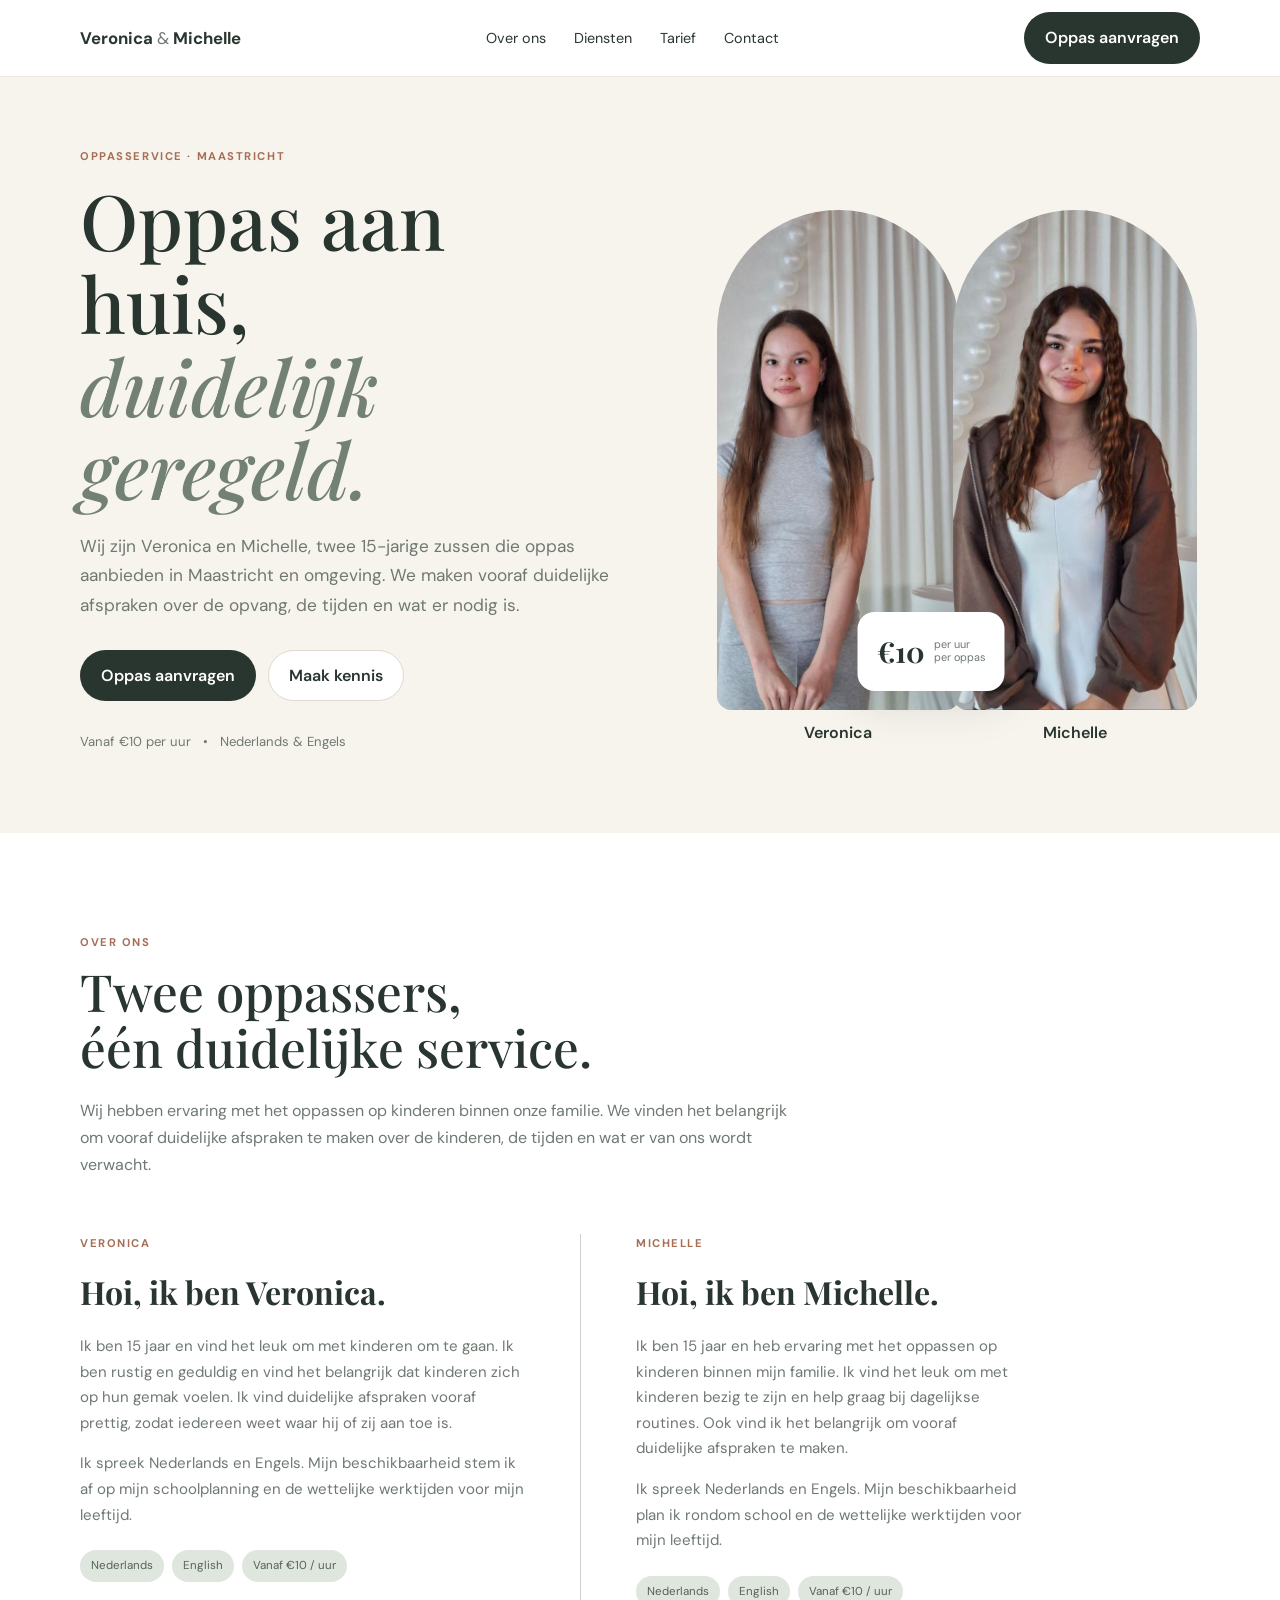
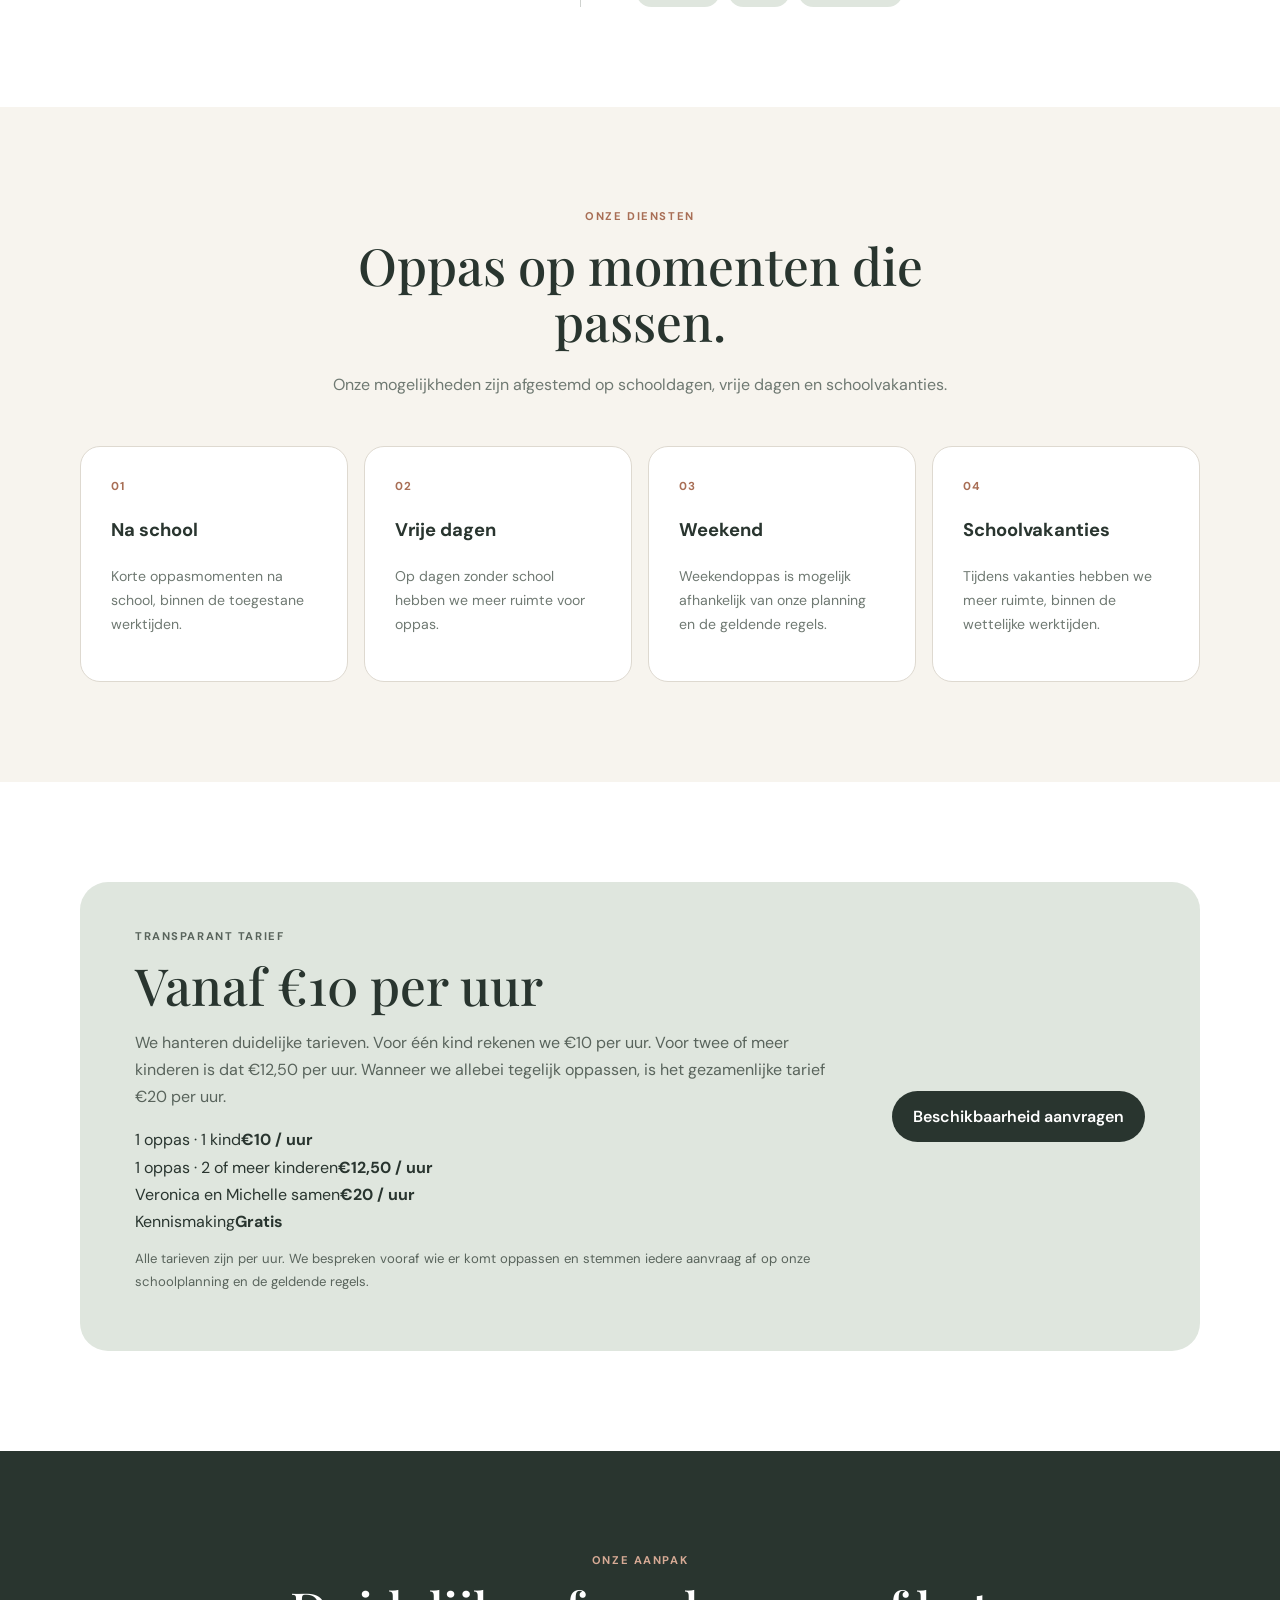
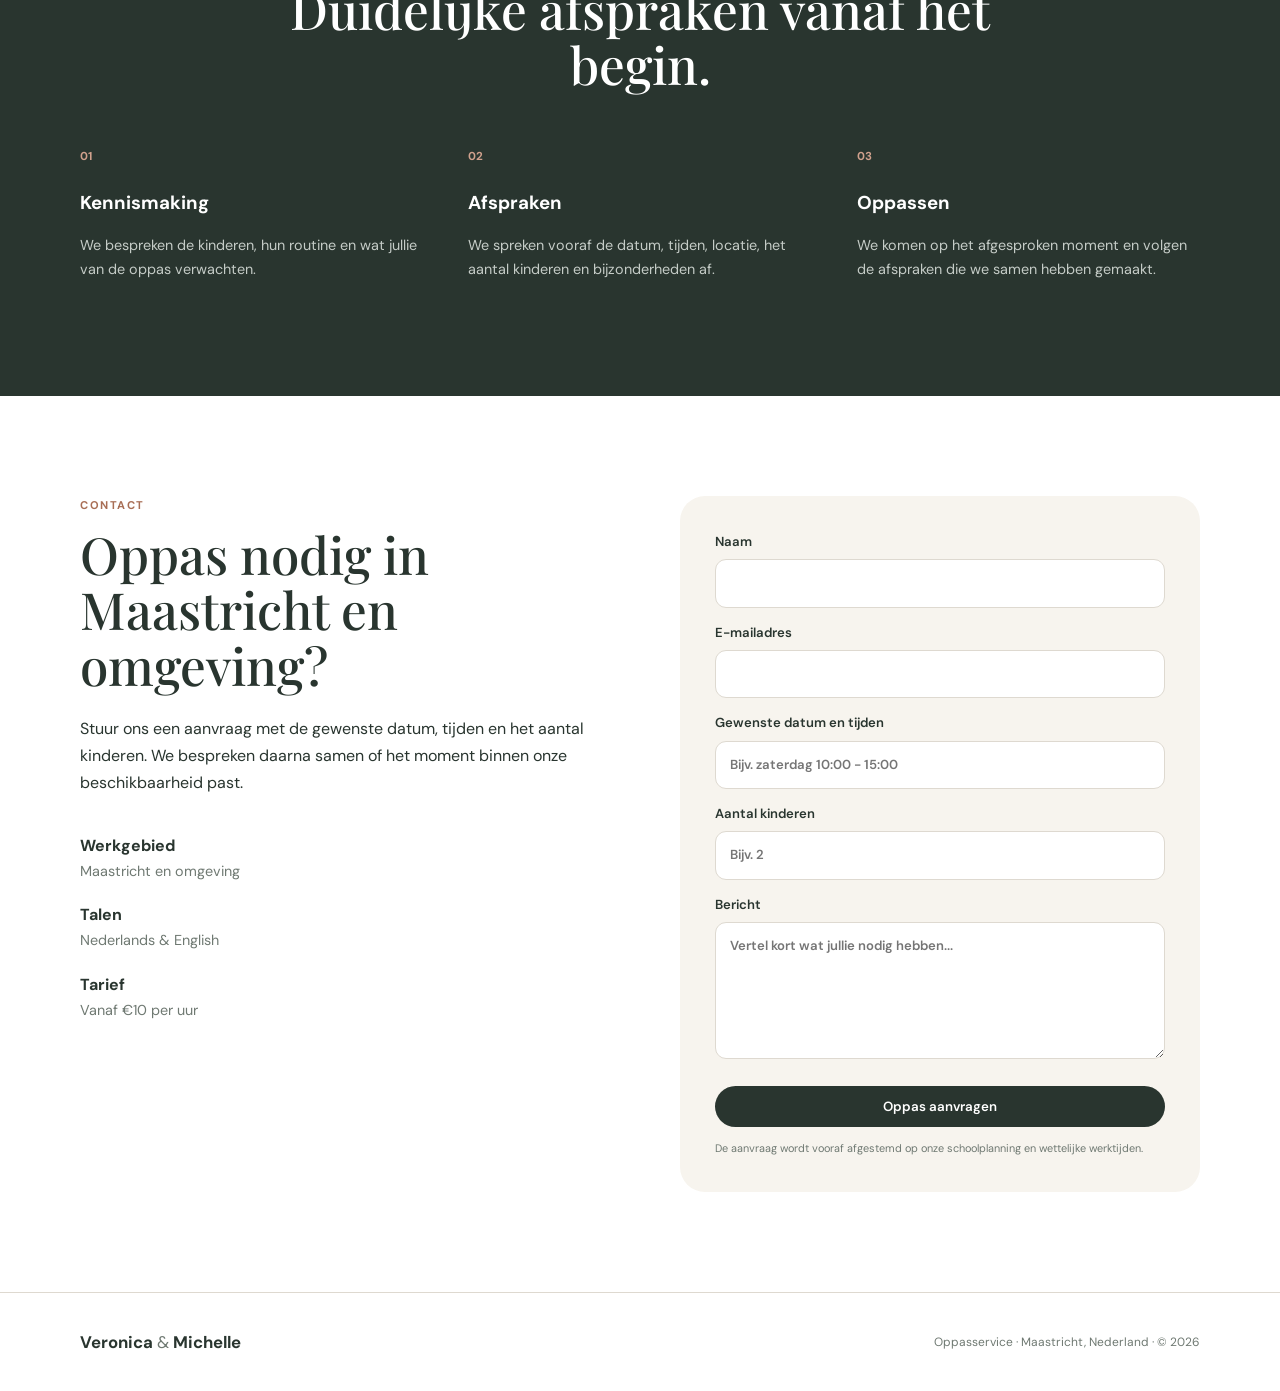
==== commit ffe7ce8a: "Update index.html" ====
--- a/index.html
+++ b/index.html
@@ -3,8 +3,8 @@
 <head>
 <meta charset="utf-8">
 <meta name="viewport" content="width=device-width, initial-scale=1">
-<meta name="description" content="Veronica & Michelle Oppasservice - oppas in Limburg.">
-<title>Veronica & Michelle | Oppasservice in Limburg</title>
+<meta name="description" content="Veronica & Michelle Oppasservice - oppas in Maastricht en omgeving.">
+<title>Veronica & Michelle | Oppasservice in Maastricht</title>
 <link rel="stylesheet" href="style.css">
 </head>
 <body>
@@ -18,16 +18,16 @@
 <section id="home" class="hero">
 <div class="container hero-grid">
 <div class="hero-copy">
-<p class="eyebrow">Oppasservice · Limburg</p>
+<p class="eyebrow">Oppasservice · Maastricht</p>
 <h1>Oppas aan huis,<br><em>duidelijk geregeld.</em></h1>
-<p class="lead">Wij zijn Veronica en Michelle, twee 14-jarige zussen die oppas aanbieden in Limburg. We maken vooraf duidelijke afspraken over de opvang, de tijden en wat er nodig is.</p>
+<p class="lead">Wij zijn Veronica en Michelle, twee 15-jarige zussen die oppas aanbieden in Maastricht en omgeving. We maken vooraf duidelijke afspraken over de opvang, de tijden en wat er nodig is.</p>
 <div class="actions"><a class="btn dark" href="#contact">Oppas aanvragen</a><a class="btn light" href="#over">Maak kennis</a></div>
-<div class="facts"><span>€15 per uur / per oppas</span><span>•</span><span>Nederlands & Engels</span></div>
+<div class="facts"><span>Vanaf €10 per uur</span><span>•</span><span>Nederlands & Engels</span></div>
 </div>
 <div class="hero-portraits">
 <div class="hero-person veronica"><img src="images/veronica.jpg" alt="Veronica"><span>Veronica</span></div>
 <div class="hero-person michelle"><img src="images/michelle.jpg" alt="Michelle"><span>Michelle</span></div>
-<div class="badge"><strong>€15</strong><span>per uur<br>per oppas</span></div>
+<div class="badge"><strong>€10</strong><span>per uur<br>per oppas</span></div>
 </div>
 </div>
 </section>
@@ -36,8 +36,8 @@
 <div class="container">
 <div class="section-intro"><p class="eyebrow">Over ons</p><h2>Twee oppassers,<br>één duidelijke service.</h2><p>Wij hebben ervaring met het oppassen op kinderen binnen onze familie. We vinden het belangrijk om vooraf duidelijke afspraken te maken over de kinderen, de tijden en wat er van ons wordt verwacht.</p></div>
 <div class="about-grid">
-<article><p class="eyebrow">Veronica</p><h3>Hoi, ik ben Veronica.</h3><p>Ik ben 14 jaar en vind het leuk om met kinderen om te gaan. Ik ben rustig en geduldig en vind het belangrijk dat kinderen zich op hun gemak voelen. Ik vind duidelijke afspraken vooraf prettig, zodat iedereen weet waar hij of zij aan toe is.</p><p>Ik spreek Nederlands en Engels. Mijn beschikbaarheid stem ik af op mijn schoolplanning en de wettelijke werktijden voor mijn leeftijd.</p><div class="tags"><span>Nederlands</span><span>English</span><span>€15 / uur</span></div></article>
-<article><p class="eyebrow">Michelle</p><h3>Hoi, ik ben Michelle.</h3><p>Ik ben 14 jaar en heb ervaring met het oppassen op kinderen binnen mijn familie. Ik vind het leuk om met kinderen bezig te zijn en help graag bij dagelijkse routines. Ook vind ik het belangrijk om vooraf duidelijke afspraken te maken.</p><p>Ik spreek Nederlands en Engels. Mijn beschikbaarheid plan ik rondom school en de wettelijke werktijden voor mijn leeftijd.</p><div class="tags"><span>Nederlands</span><span>English</span><span>€15 / uur</span></div></article>
+<article><p class="eyebrow">Veronica</p><h3>Hoi, ik ben Veronica.</h3><p>Ik ben 15 jaar en vind het leuk om met kinderen om te gaan. Ik ben rustig en geduldig en vind het belangrijk dat kinderen zich op hun gemak voelen. Ik vind duidelijke afspraken vooraf prettig, zodat iedereen weet waar hij of zij aan toe is.</p><p>Ik spreek Nederlands en Engels. Mijn beschikbaarheid stem ik af op mijn schoolplanning en de wettelijke werktijden voor mijn leeftijd.</p><div class="tags"><span>Nederlands</span><span>English</span><span>Vanaf €10 / uur</span></div></article>
+<article><p class="eyebrow">Michelle</p><h3>Hoi, ik ben Michelle.</h3><p>Ik ben 15 jaar en heb ervaring met het oppassen op kinderen binnen mijn familie. Ik vind het leuk om met kinderen bezig te zijn en help graag bij dagelijkse routines. Ook vind ik het belangrijk om vooraf duidelijke afspraken te maken.</p><p>Ik spreek Nederlands en Engels. Mijn beschikbaarheid plan ik rondom school en de wettelijke werktijden voor mijn leeftijd.</p><div class="tags"><span>Nederlands</span><span>English</span><span>Vanaf €10 / uur</span></div></article>
 </div>
 </div>
 </section>
@@ -53,9 +53,9 @@
 </div></section>
 
 <section id="tarief" class="section"><div class="container rate"><div>
-<p class="eyebrow">Transparant tarief</p><h2>€15 per uur</h2>
-<p>Wij rekenen <strong>€15 per uur per oppas</strong>. Wanneer we allebei tegelijk worden ingezet, is het gezamenlijke tarief €30 per uur.</p>
-<p class="muted">Elke aanvraag wordt afgestemd op onze schoolplanning en de wettelijke werktijden.</p>
+<p class="eyebrow">Transparant tarief</p><h2>Vanaf €10 per uur</h2>
+<p>We hanteren duidelijke tarieven. Voor één kind rekenen we €10 per uur. Voor twee of meer kinderen is dat €12,50 per uur. Wanneer we allebei tegelijk oppassen, is het gezamenlijke tarief €20 per uur.</p>
+<div class="price-list"><div><span>1 oppas · 1 kind</span><strong>€10 / uur</strong></div><div><span>1 oppas · 2 of meer kinderen</span><strong>€12,50 / uur</strong></div><div><span>Veronica en Michelle samen</span><strong>€20 / uur</strong></div><div><span>Kennismaking</span><strong>Gratis</strong></div></div><p class="muted">Alle tarieven zijn per uur. We bespreken vooraf wie er komt oppassen en stemmen iedere aanvraag af op onze schoolplanning en de geldende regels.</p>
 </div><a class="btn dark" href="#contact">Beschikbaarheid aanvragen</a></div></section>
 
 <section class="section dark-section"><div class="container">
@@ -67,9 +67,9 @@
 </div></div></section>
 
 <section id="contact" class="section contact"><div class="container contact-grid">
-<div><p class="eyebrow">Contact</p><h2>Oppas nodig in Limburg?</h2>
+<div><p class="eyebrow">Contact</p><h2>Oppas nodig in Maastricht en omgeving?</h2>
 <p>Stuur ons een aanvraag met de gewenste datum, tijden en het aantal kinderen. We bespreken daarna samen of het moment binnen onze beschikbaarheid past.</p>
-<div class="contact-info"><div><strong>Werkgebied</strong><span>Limburg, Nederland</span></div><div><strong>Talen</strong><span>Nederlands & English</span></div><div><strong>Tarief</strong><span>€15 per uur per oppas</span></div></div></div>
+<div class="contact-info"><div><strong>Werkgebied</strong><span>Maastricht en omgeving</span></div><div><strong>Talen</strong><span>Nederlands & English</span></div><div><strong>Tarief</strong><span>Vanaf €10 per uur</span></div></div></div>
 <form class="form" action="mailto:EMAIL-HIER" method="post" enctype="text/plain">
 <label>Naam<input name="naam" required></label><label>E-mailadres<input type="email" name="email" required></label>
 <label>Gewenste datum en tijden<input name="datum" placeholder="Bijv. zaterdag 10:00 - 15:00"></label>
@@ -80,5 +80,5 @@
 </form>
 </div></section>
 </main>
-<footer><div class="container footer"><a class="brand" href="#home">Veronica <span>&</span> Michelle</a><p>Oppasservice · Limburg, Nederland · © 2026</p></div></footer>
+<footer><div class="container footer"><a class="brand" href="#home">Veronica <span>&</span> Michelle</a><p>Oppasservice · Maastricht, Nederland · © 2026</p></div></footer>
 </body></html>
--- a/style.css
+++ b/style.css
@@ -1,15 +1,14 @@
-@import url('https://fonts.googleapis.com/css2?family=DM+Sans:wght@400;500;600;700&family=Playfair+Display:wght@500;600&display=swap');
-
-:root{--ink:#17283a;--muted:#5e6872;--green:#397d6d;--green2:#4f8e7d;--cream:#f8f6f2;--line:#e3e0da;--white:#fff}
-*{box-sizing:border-box}html{scroll-behavior:smooth}body{margin:0;color:var(--ink);font-family:"DM Sans",sans-serif;line-height:1.6}
-.container{width:min(1200px,calc(100% - 48px));margin:auto}.site-header{height:78px;background:#fff;border-bottom:1px solid var(--line);position:sticky;top:0;z-index:20}.nav{height:100%;display:flex;align-items:center;gap:28px}.brand{display:flex;flex-direction:column;text-decoration:none;color:var(--ink);line-height:1.05;margin-right:auto}.brand strong{font-size:1.35rem;letter-spacing:-.02em}.brand span{font-size:.65rem;letter-spacing:.24em;margin-top:6px;font-weight:600}.nav nav{display:flex;gap:28px}.nav nav a{text-decoration:none;font-size:.9rem}.nav-button,.primary-button{background:var(--green);color:#fff;border:0;border-radius:999px;padding:13px 22px;font-weight:700;text-decoration:none;display:inline-flex;align-items:center;justify-content:center;gap:12px}
-.hero{height:540px;position:relative;overflow:hidden;background:#ece8e2}.hero-bg{position:absolute;inset:0;background:linear-gradient(90deg,rgba(239,235,229,.96),rgba(255,253,249,.92),rgba(239,235,229,.96));}.hero-inner{height:100%;position:relative;display:flex;align-items:center;justify-content:center}.hero-center{text-align:center;z-index:3;width:570px;margin-top:-5px}.eyebrow{font-size:.68rem;letter-spacing:.27em;font-weight:700;margin:0 0 13px;color:var(--green)}.hero h1,.section h2{font-family:"Playfair Display",serif;font-weight:500;line-height:1.05}.hero h1{font-size:clamp(3rem,5vw,4.8rem);margin:0 0 12px}.hero-sub{font-size:1.15rem;margin:0 auto;max-width:560px}.highlights{display:grid;grid-template-columns:repeat(4,1fr);gap:18px;margin:30px 0}.highlights div{display:flex;flex-direction:column;align-items:center;gap:6px;font-size:.75rem;line-height:1.35}.highlight-icon{font-size:1.45rem;font-weight:400}.highlights strong{font-weight:500}.hero-person{position:absolute;bottom:-2px;width:255px;height:470px;z-index:2}.hero-person img{width:100%;height:100%;object-fit:cover;object-position:center top;display:block}.person-left{left:0}.person-right{right:0}.person-left img{object-position:center top}.name-tag{position:absolute;bottom:48px;background:rgba(255,255,255,.95);border-radius:999px;padding:7px 22px;left:50%;transform:translateX(-50%);font-size:.9rem;box-shadow:0 6px 18px rgba(0,0,0,.08)}.hero-person:after{content:"";position:absolute;inset:0;background:linear-gradient(transparent 75%,rgba(30,35,30,.12));pointer-events:none}
-.section{padding:92px 0}.center-heading{max-width:820px;text-align:center;margin:0 auto 45px}.center-heading h2{font-size:clamp(2.4rem,4vw,3.7rem);margin:0 0 18px}.center-heading>p:last-child{color:var(--muted)}.about{background:#fff}.about-grid{display:grid;grid-template-columns:1fr 1fr;gap:0;max-width:1000px;margin:auto}.about-grid article{padding:0 60px}.about-grid article+article{border-left:1px solid #cfd2cf}.about-grid h3{font-family:"Playfair Display";font-size:2rem;margin:0 0 12px}.about-grid p{color:var(--muted)}
-.soft{background:var(--cream)}.service-grid{display:grid;grid-template-columns:repeat(4,1fr);gap:18px}.service-grid article{background:#fff;border:1px solid var(--line);border-radius:20px;padding:28px}.service-grid article>span{color:var(--green);font-weight:700;font-size:.7rem;letter-spacing:.15em}.service-grid h3{margin:12px 0 8px;font-size:1.1rem}.service-grid p{color:var(--muted);font-size:.88rem}
-.price-card{background:#e2ebe6;border-radius:28px;padding:45px 55px;display:flex;justify-content:space-between;align-items:center;gap:30px}.price-card h2{font-size:3.6rem;margin:0 0 6px}.price-card h2 small{font-family:"DM Sans";font-size:.9rem;font-weight:500}.price-card p{color:#59675f;max-width:650px}
-.dark{background:var(--ink);color:white}.inverse h2{color:white}.inverse>p:last-child{color:#c9d2d0}.schedule-grid{display:grid;grid-template-columns:repeat(3,1fr);gap:18px}.schedule-grid div{border:1px solid rgba(255,255,255,.16);border-radius:18px;padding:25px}.schedule-grid strong,.schedule-grid span{display:block}.schedule-grid span{color:#c5cfcc;margin-top:7px;font-size:.88rem}
-.contact-grid{display:grid;grid-template-columns:1fr 1fr;gap:80px}.contact h2{font-size:3.5rem;margin:0 0 18px}.contact>p{color:var(--muted)}.contact-facts{display:grid;gap:16px;margin-top:30px}.contact-facts div{display:flex;flex-direction:column}.contact-facts span{color:var(--muted)}.contact-form{background:var(--cream);padding:32px;border-radius:24px}.contact-form label{display:block;font-size:.8rem;font-weight:600;margin-bottom:14px}.contact-form input,.contact-form textarea{width:100%;margin-top:6px;padding:12px 14px;border:1px solid var(--line);border-radius:10px;background:#fff;font:inherit}.contact-form .primary-button{width:100%;cursor:pointer;font-family:inherit}
-footer{border-top:1px solid var(--line);padding:28px 0}.footer-inner{display:flex;justify-content:space-between;align-items:center}.footer-inner p{font-size:.75rem;color:var(--muted)}
-@media(max-width:1000px){.nav nav{display:none}.hero-person{width:205px}.hero-center{width:600px}.service-grid{grid-template-columns:1fr 1fr}.highlights{gap:8px}.highlights div{font-size:.7rem}}
-@media(max-width:760px){.container{width:calc(100% - 28px)}.site-header{height:70px}.nav-button{font-size:.78rem;padding:10px 15px}.hero{height:auto;min-height:690px}.hero-inner{align-items:flex-start;padding-top:55px}.hero-center{width:100%;z-index:4}.hero h1{font-size:3rem}.hero-sub{font-size:1rem}.highlights{grid-template-columns:repeat(2,1fr);margin:24px 0}.hero-person{width:43%;height:300px;bottom:0}.person-left{left:-5px}.person-right{right:-5px}.person-left img{object-position:center top}.person-right img{object-position:center top}.name-tag{bottom:18px;padding:5px 15px;font-size:.78rem}.about-grid,.contact-grid{grid-template-columns:1fr}.about-grid article{padding:25px 0}.about-grid article+article{border-left:0;border-top:1px solid #cfd2cf}.price-card{flex-direction:column;align-items:flex-start;padding:35px}.schedule-grid{grid-template-columns:1fr}.contact h2{font-size:2.8rem}.footer-inner{flex-direction:column;align-items:flex-start;gap:12px}}
-@media(max-width:450px){.hero{min-height:720px}.hero-person{height:260px}.hero-center{padding:0 4px}.hero h1{font-size:2.65rem}.hero-sub{font-size:.95rem}.highlights{margin-top:20px}.highlights div{font-size:.66rem}.section{padding:72px 0}.service-grid{grid-template-columns:1fr}}
+@import url('https://fonts.googleapis.com/css2?family=DM+Sans:wght@400;500;600;700&family=Playfair+Display:ital,wght@0,500;0,600;1,500&display=swap');
+:root{--ink:#29352f;--muted:#6f7972;--cream:#f7f4ee;--sage:#dfe6de;--sage2:#728174;--accent:#a86e55;--line:#ded9d0}
+*{box-sizing:border-box}html{scroll-behavior:smooth}body{margin:0;color:var(--ink);font-family:"DM Sans",sans-serif;line-height:1.7}a{color:inherit}.container{width:min(1120px,calc(100% - 40px));margin:auto}
+.header{position:sticky;top:0;z-index:20;background:rgba(255,255,255,.94);backdrop-filter:blur(12px);border-bottom:1px solid #eeeae3}.nav{height:76px;display:flex;align-items:center;justify-content:space-between;gap:25px}.brand{font-size:1.05rem;font-weight:700;text-decoration:none}.brand span{font-weight:400;color:var(--muted)}.nav-links{display:flex;gap:28px}.nav-links a{text-decoration:none;font-size:.9rem}.nav-cta,.btn{border-radius:999px;padding:11px 20px;text-decoration:none;font-weight:600;display:inline-flex;justify-content:center;align-items:center;border:1px solid transparent;font-family:inherit}.nav-cta,.dark{background:var(--ink);color:white}.light{background:white;border-color:var(--line)}
+.hero{background:var(--cream);padding:70px 0 80px}.hero-grid{display:grid;grid-template-columns:1fr .95fr;gap:60px;align-items:center}.eyebrow{text-transform:uppercase;letter-spacing:.14em;font-size:.7rem;font-weight:700;color:var(--accent);margin:0 0 12px}.hero h1,.section h2{font-family:"Playfair Display",serif;font-weight:500;line-height:1.08;margin:0 0 22px}.hero h1{font-size:clamp(3.2rem,6vw,5.5rem)}h1 em{color:var(--sage2)}.lead{font-size:1.08rem;color:var(--muted);max-width:620px}.actions{display:flex;gap:12px;margin:30px 0}.facts{display:flex;gap:12px;flex-wrap:wrap;font-size:.82rem;color:var(--muted)}
+.hero-portraits{position:relative;display:grid;grid-template-columns:1fr 1fr;gap:14px;align-items:end;padding-left:15px}.hero-person{position:relative}.hero-person img{display:block;width:100%;height:500px;object-fit:cover;object-position:center top;border-radius:170px 170px 20px 20px}.hero-person.veronica{transform:translateX(18px)}.hero-person.michelle{transform:translateX(-3px);margin-top:55px}.hero-person>span{display:block;text-align:center;margin-top:9px;font-weight:600}.badge{position:absolute;bottom:55px;left:48%;transform:translateX(-50%);background:white;padding:15px 19px;border-radius:17px;box-shadow:0 15px 40px rgba(40,50,44,.13);display:flex;gap:9px;align-items:center;white-space:nowrap}.badge strong{font-family:"Playfair Display";font-size:1.8rem}.badge span{font-size:.68rem;line-height:1.25;color:var(--muted)}
+.section{padding:100px 0}.section-intro{max-width:720px;margin-bottom:55px}.section h2{font-size:clamp(2.5rem,4vw,3.8rem)}.section-intro>p:last-child,.section-heading>p:last-child{color:var(--muted)}.about-grid{display:grid;grid-template-columns:1fr 1fr;gap:0;max-width:1000px}.about-grid article{padding:0 55px}.about-grid article:first-child{padding-left:0}.about-grid article+article{border-left:1px solid #cfd2cf}.about-grid article h3{font-family:"Playfair Display";font-size:2rem;margin:0 0 15px}.about-grid article p:not(.eyebrow){color:var(--muted);font-size:.94rem}.tags{display:flex;flex-wrap:wrap;gap:8px;margin-top:22px}.tags span{background:var(--sage);padding:6px 11px;border-radius:999px;font-size:.72rem;color:#566258}
+.beige{background:var(--cream)}.section-heading{max-width:730px;margin:0 auto 48px;text-align:center}.service-grid{display:grid;grid-template-columns:repeat(4,1fr);gap:16px}.service-grid article{background:white;border:1px solid var(--line);padding:30px;border-radius:20px}.number{font-size:.72rem;color:var(--accent);font-weight:700;letter-spacing:.1em}.service-grid h3{font-size:1.15rem}.service-grid p{font-size:.88rem;color:var(--muted)}
+.rate{background:var(--sage);border-radius:28px;padding:45px 55px;display:flex;justify-content:space-between;align-items:center;gap:35px}.rate h2{margin-bottom:5px}.rate p{max-width:690px;color:#59645c}.muted{font-size:.82rem}
+.dark-section{background:var(--ink);color:white}.inverse h2{color:white}.inverse .eyebrow{color:#d6aa95}.approach{display:grid;grid-template-columns:repeat(3,1fr);gap:45px}.approach strong{font-size:.72rem;color:#d0a18d}.approach h3{margin-bottom:7px}.approach p{color:#c5ccc7;font-size:.9rem}
+.contact-grid{display:grid;grid-template-columns:1fr 1fr;gap:80px}.contact h2{font-size:clamp(2.5rem,4vw,3.7rem)}.contact-info{margin-top:35px;display:grid;gap:18px}.contact-info div{display:flex;flex-direction:column}.contact-info span{color:var(--muted);font-size:.9rem}.form{background:var(--cream);padding:35px;border-radius:25px}.form label{display:block;font-size:.82rem;font-weight:600;margin-bottom:14px}.form input,.form textarea{width:100%;margin-top:6px;border:1px solid var(--line);border-radius:11px;padding:12px 14px;font:inherit;background:white}.form .btn{width:100%;margin-top:5px}.form small{display:block;color:var(--muted);font-size:.68rem;margin-top:12px}
+footer{border-top:1px solid var(--line);padding:27px 0}.footer{display:flex;align-items:center;justify-content:space-between;gap:20px}.footer p{font-size:.75rem;color:var(--muted)}
+@media(max-width:850px){.nav-links{display:none}.hero-grid,.contact-grid{grid-template-columns:1fr}.hero{padding:60px 0}.about-grid{grid-template-columns:1fr;gap:30px}.about-grid article{padding:0}.about-grid article+article{border-left:0;border-top:1px solid #cfd2cf;padding-top:30px}.service-grid{grid-template-columns:1fr 1fr}.approach{grid-template-columns:1fr}.rate{flex-direction:column;align-items:flex-start;padding:35px}.hero-person img{height:430px}}
+@media(max-width:520px){.container{width:calc(100% - 28px)}.nav-cta{font-size:.78rem;padding:10px 14px}.hero h1{font-size:3.1rem}.actions{flex-direction:column}.btn{width:100%}.hero-portraits{gap:9px;padding-left:0}.hero-person img{height:300px;border-radius:100px 100px 15px 15px}.hero-person.veronica{transform:translateX(8px)}.hero-person.michelle{transform:none;margin-top:28px}.badge{bottom:43px;left:50%;padding:10px 13px}.badge strong{font-size:1.5rem}.service-grid{grid-template-columns:1fr}.section{padding:75px 0}.footer{flex-direction:column;align-items:flex-start}}
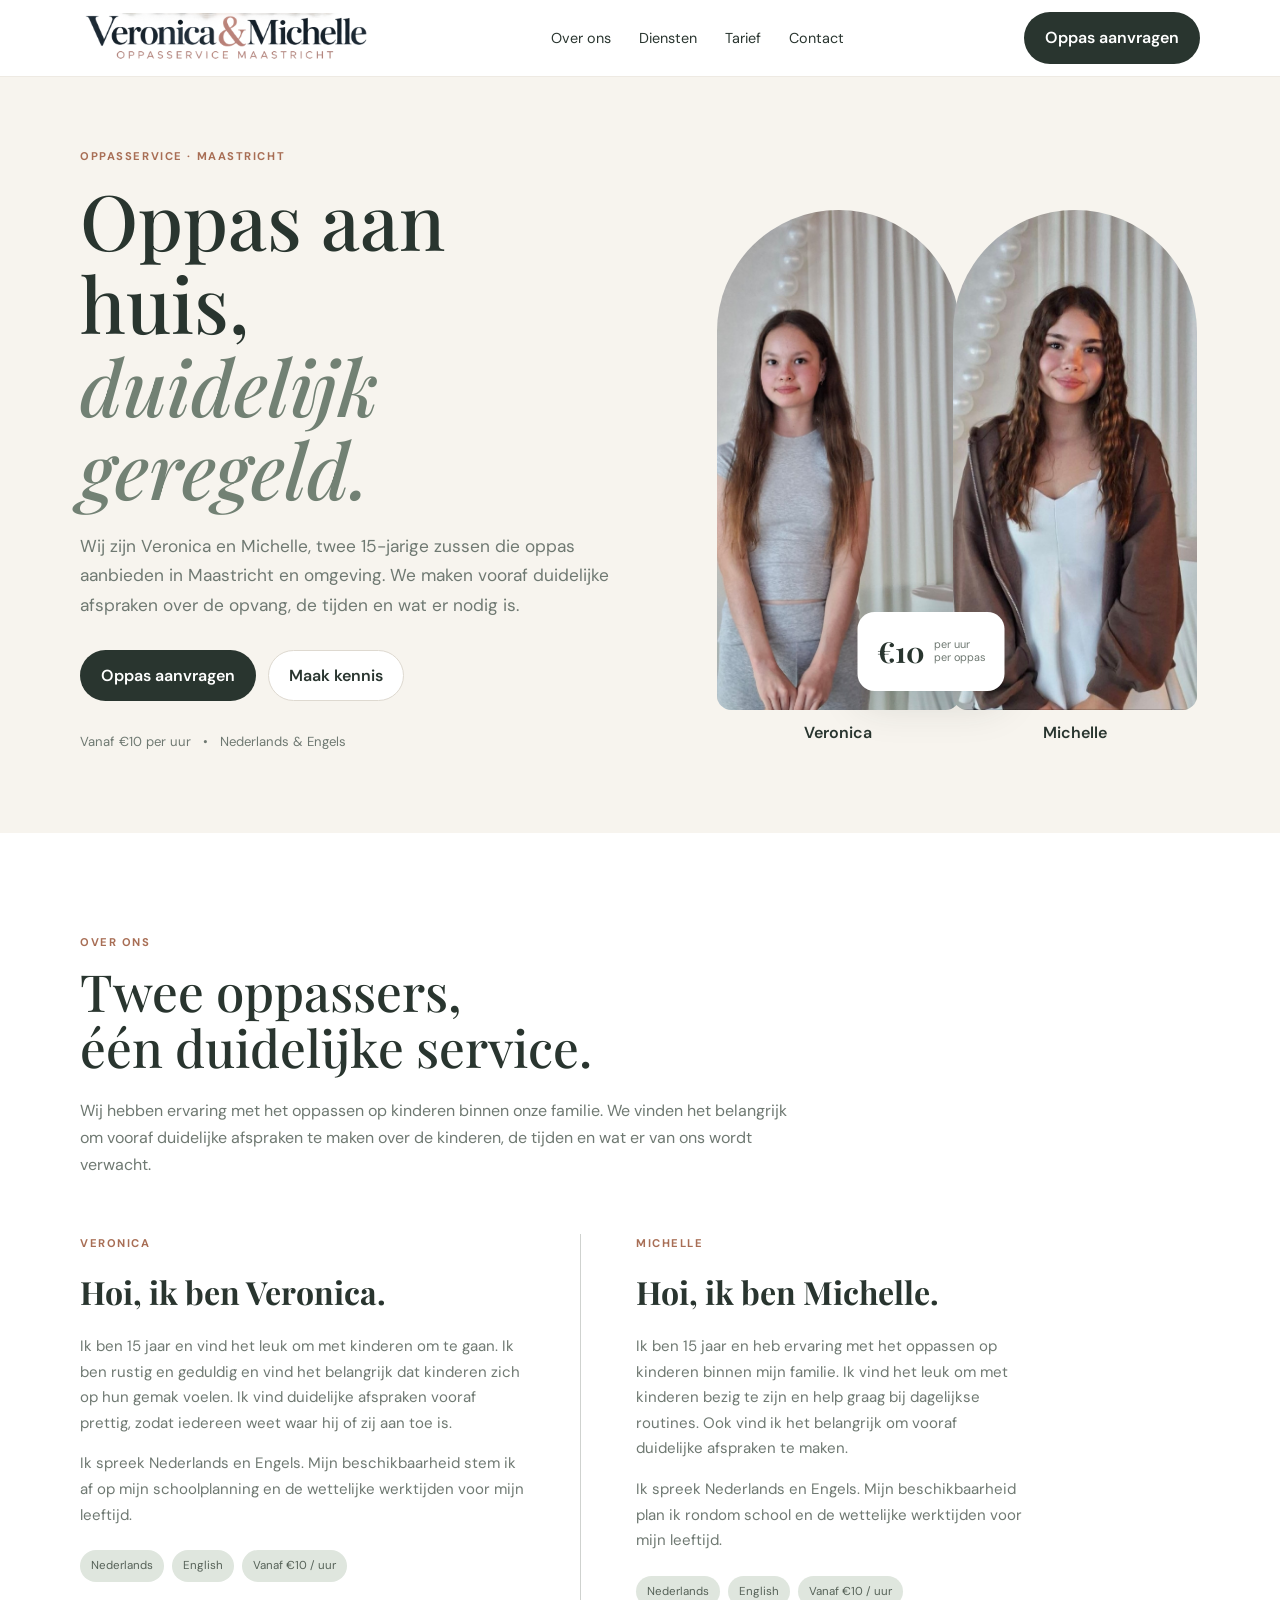
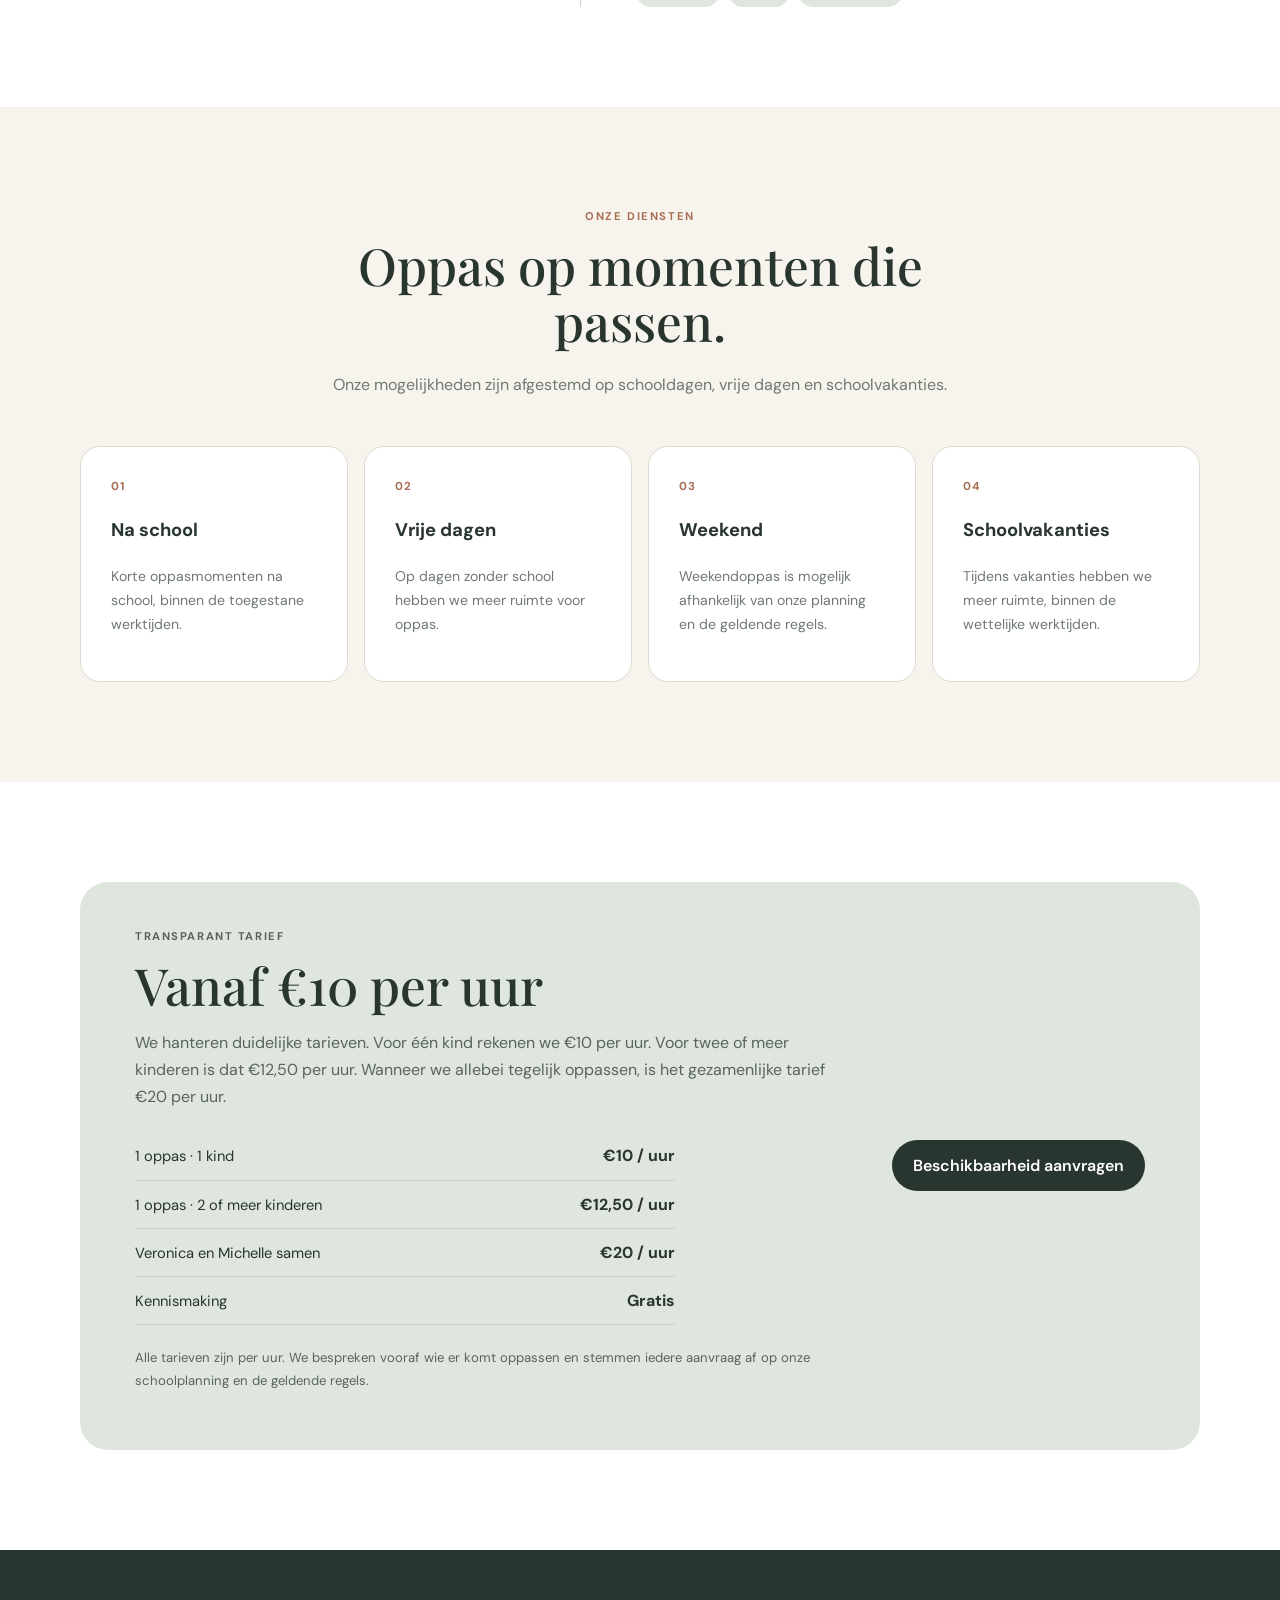
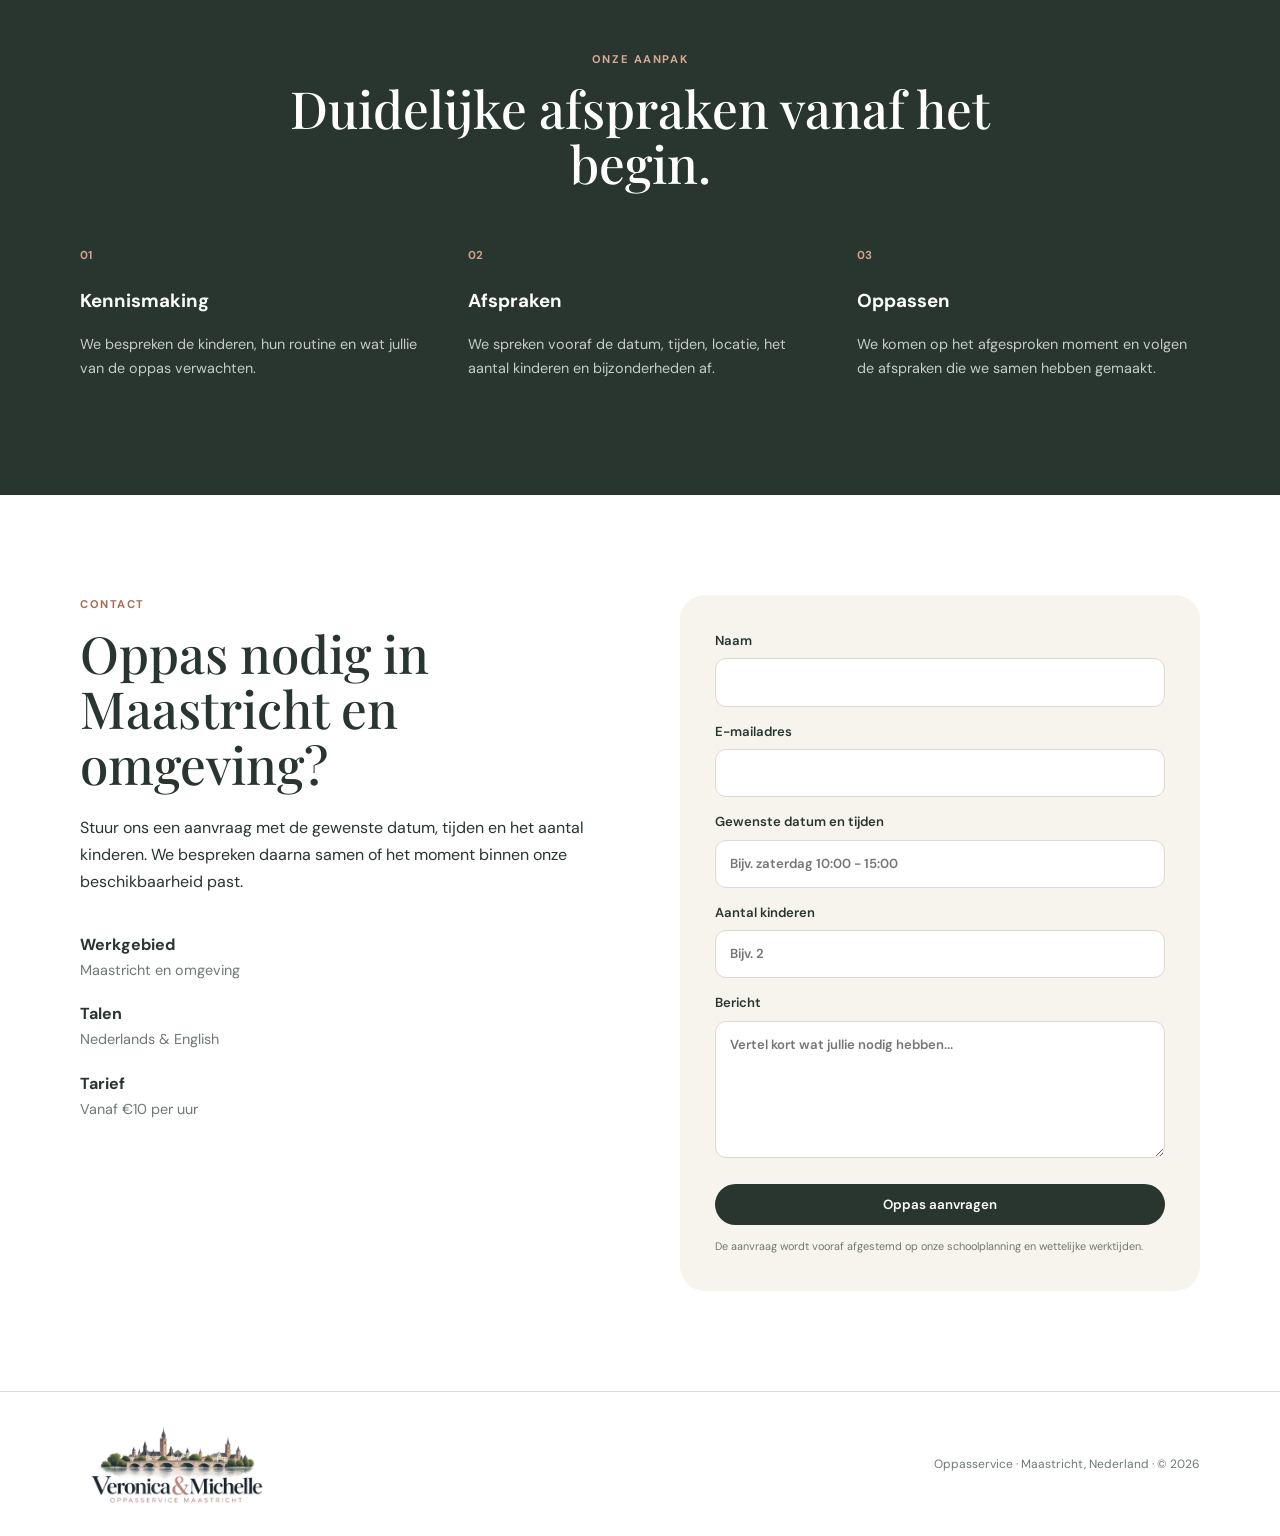
==== commit 58708381: "Add files via upload" ====
--- a/index.html
+++ b/index.html
@@ -9,7 +9,7 @@
 </head>
 <body>
 <header class="header"><nav class="container nav">
-<a class="brand" href="#home">Veronica <span>&</span> Michelle</a>
+<a class="brand brand-logo" href="#home" aria-label="Veronica en Michelle Oppasservice Maastricht — home"><img src="images/logo-header.webp" alt="Veronica & Michelle — Oppasservice Maastricht" width="310" height="54"></a>
 <div class="nav-links"><a href="#over">Over ons</a><a href="#diensten">Diensten</a><a href="#tarief">Tarief</a><a href="#contact">Contact</a></div>
 <a class="nav-cta" href="#contact">Oppas aanvragen</a>
 </nav></header>
@@ -80,5 +80,5 @@
 </form>
 </div></section>
 </main>
-<footer><div class="container footer"><a class="brand" href="#home">Veronica <span>&</span> Michelle</a><p>Oppasservice · Maastricht, Nederland · © 2026</p></div></footer>
-</body></html>
+<footer><div class="container footer"><a class="brand footer-logo" href="#home" aria-label="Terug naar boven"><img src="images/logo-volledig.webp" alt="Veronica & Michelle — Oppasservice Maastricht" width="225" height="113" loading="lazy"></a><p>Oppasservice · Maastricht, Nederland · © 2026</p></div></footer>
+</body></html>
--- a/style.css
+++ b/style.css
@@ -12,3 +12,12 @@
 footer{border-top:1px solid var(--line);padding:27px 0}.footer{display:flex;align-items:center;justify-content:space-between;gap:20px}.footer p{font-size:.75rem;color:var(--muted)}
 @media(max-width:850px){.nav-links{display:none}.hero-grid,.contact-grid{grid-template-columns:1fr}.hero{padding:60px 0}.about-grid{grid-template-columns:1fr;gap:30px}.about-grid article{padding:0}.about-grid article+article{border-left:0;border-top:1px solid #cfd2cf;padding-top:30px}.service-grid{grid-template-columns:1fr 1fr}.approach{grid-template-columns:1fr}.rate{flex-direction:column;align-items:flex-start;padding:35px}.hero-person img{height:430px}}
 @media(max-width:520px){.container{width:calc(100% - 28px)}.nav-cta{font-size:.78rem;padding:10px 14px}.hero h1{font-size:3.1rem}.actions{flex-direction:column}.btn{width:100%}.hero-portraits{gap:9px;padding-left:0}.hero-person img{height:300px;border-radius:100px 100px 15px 15px}.hero-person.veronica{transform:translateX(8px)}.hero-person.michelle{transform:none;margin-top:28px}.badge{bottom:43px;left:50%;padding:10px 13px}.badge strong{font-size:1.5rem}.service-grid{grid-template-columns:1fr}.section{padding:75px 0}.footer{flex-direction:column;align-items:flex-start}}
+
+.price-list{max-width:540px;margin:22px 0}.price-list>div{display:flex;justify-content:space-between;align-items:baseline;gap:15px;padding:10px 0;border-bottom:1px solid #c4cec4}.price-list span{font-size:.92rem}.price-list strong{white-space:nowrap;font-size:1rem}
+
+/* Responsive logo */
+.brand-logo{display:flex;align-items:center;flex:0 1 290px;min-width:0}
+.brand-logo img{display:block;width:min(100%,290px);height:auto;max-height:57px;object-fit:contain;object-position:left center}
+.footer-logo img{display:block;width:190px;height:auto;max-height:105px;object-fit:contain;object-position:left center}
+@media(max-width:850px){.brand-logo{flex:0 1 245px}.brand-logo img{max-height:52px}}
+@media(max-width:520px){.nav{gap:9px;height:70px}.brand-logo{flex:1 1 auto}.brand-logo img{width:100%;max-width:220px;max-height:48px}.nav-cta{flex:0 0 auto;padding:9px 12px;font-size:.72rem}.footer-logo img{width:160px}}
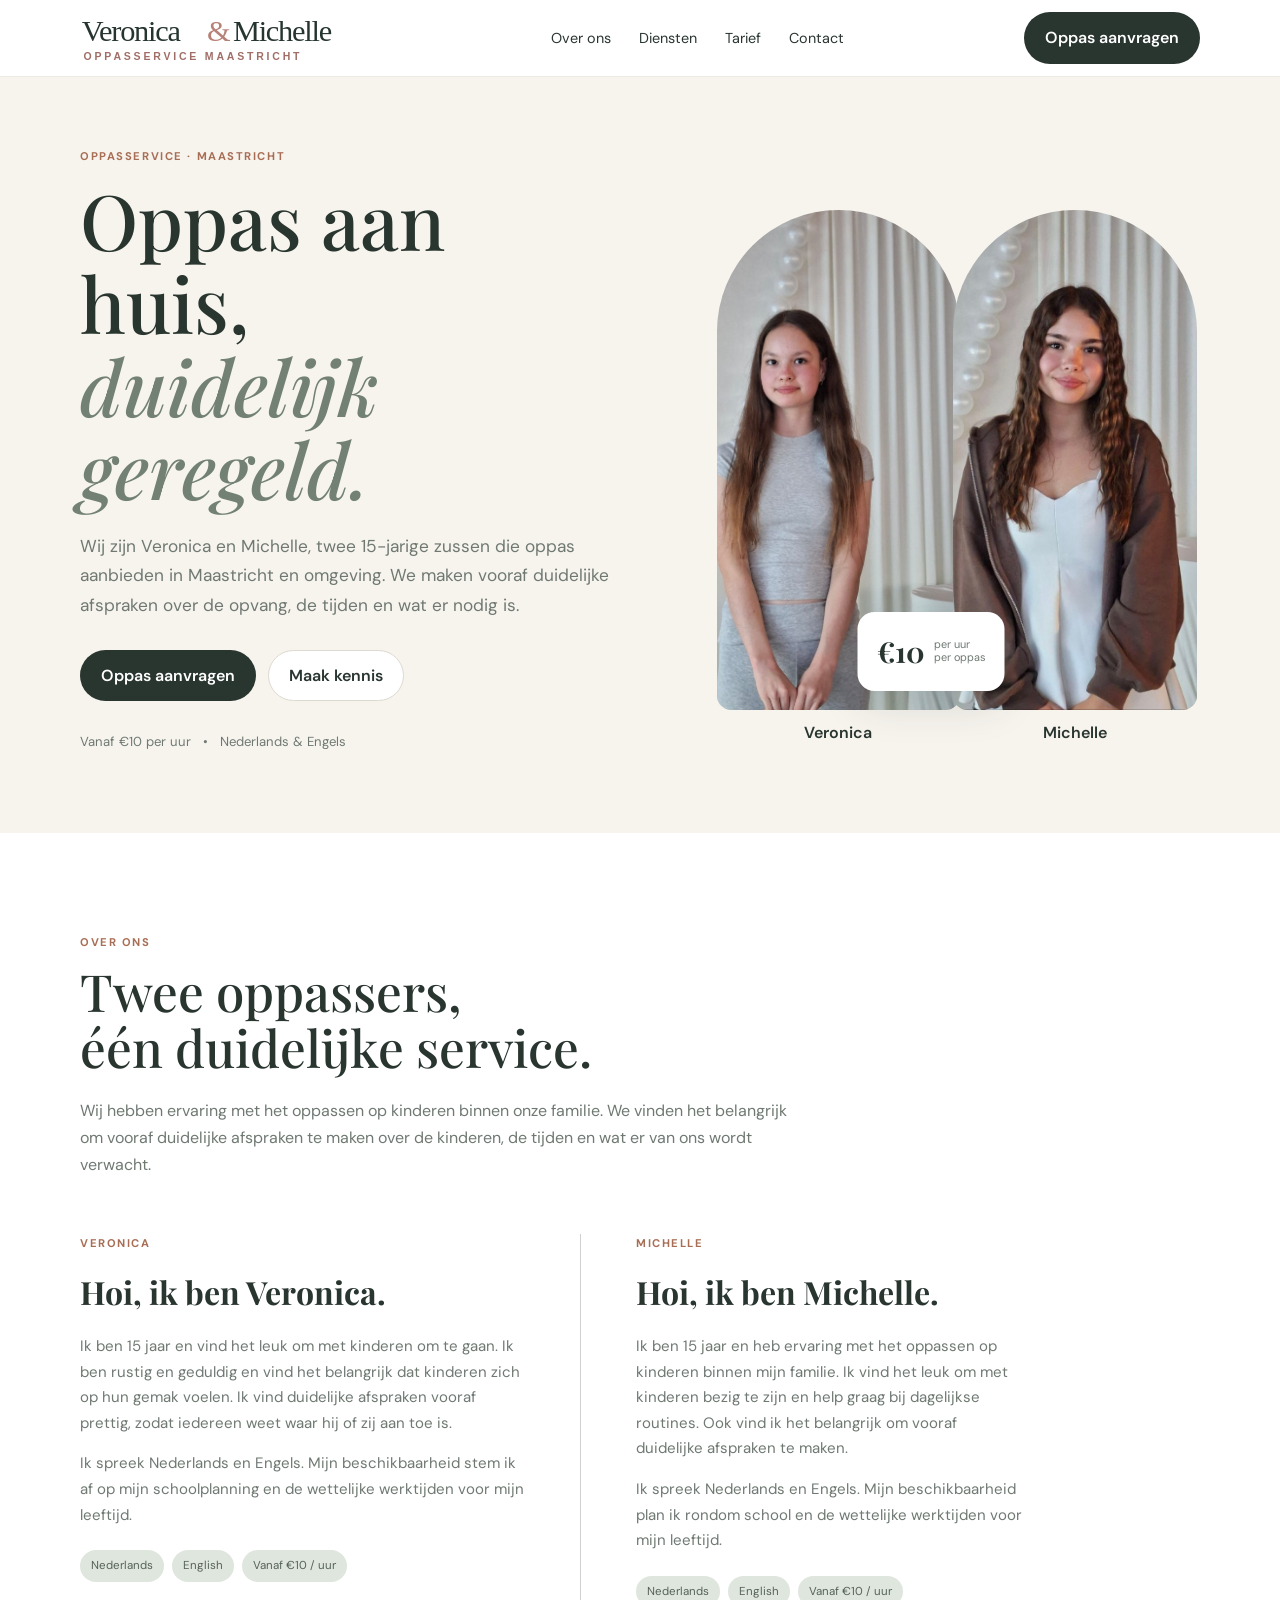
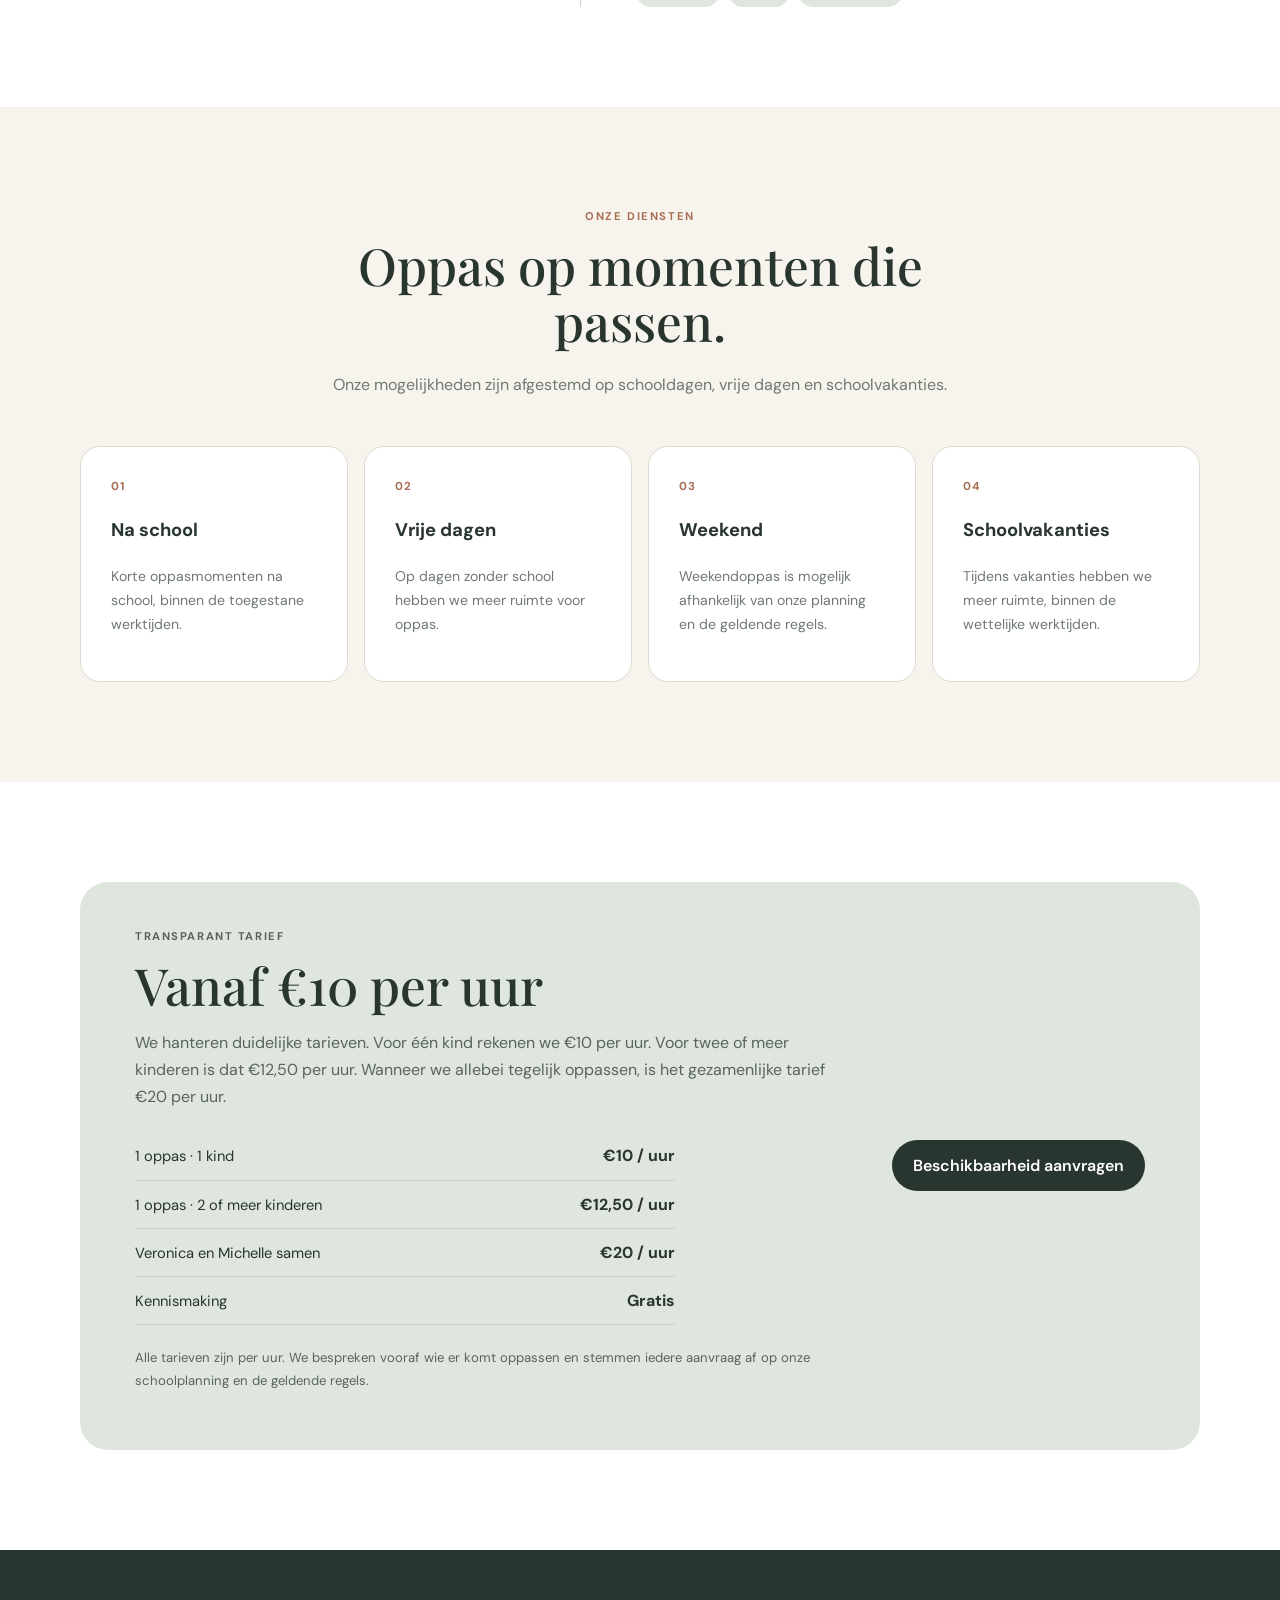
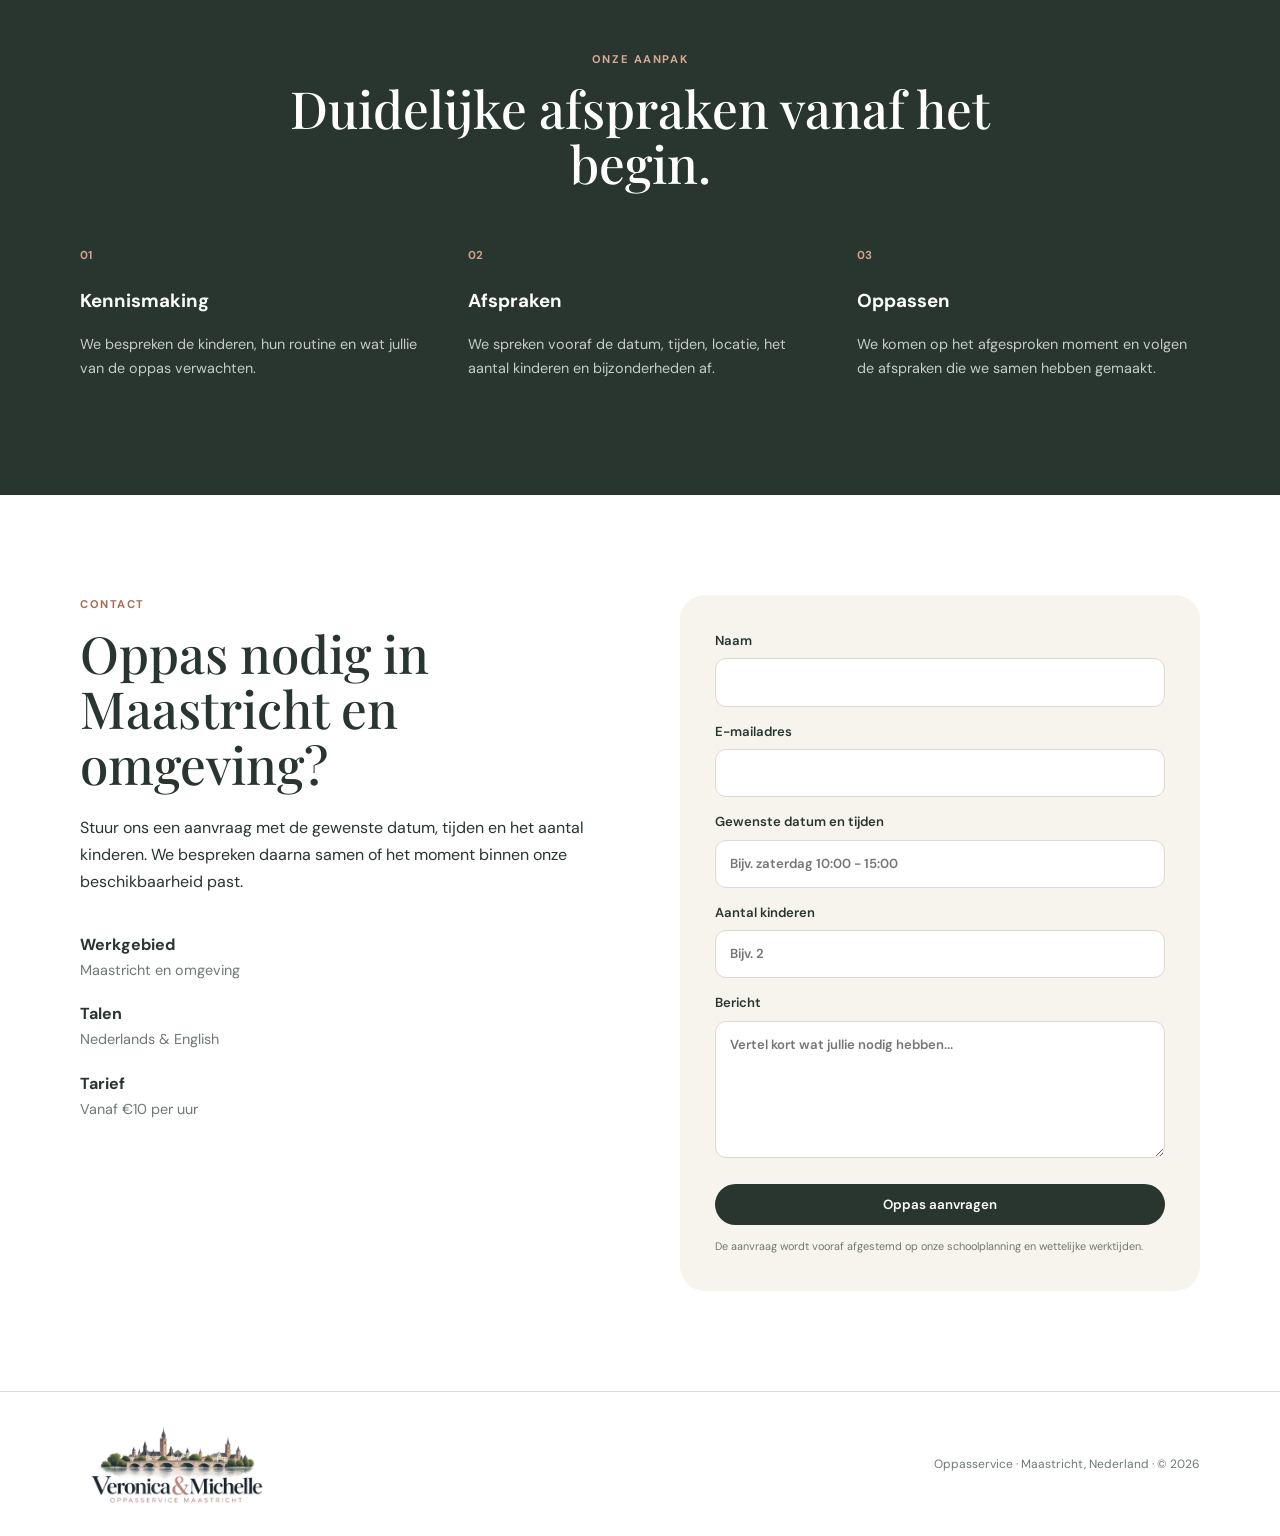
==== commit bd00ad4b: "Add files via upload" ====
--- a/index.html
+++ b/index.html
@@ -9,7 +9,7 @@
 </head>
 <body>
 <header class="header"><nav class="container nav">
-<a class="brand brand-logo" href="#home" aria-label="Veronica en Michelle Oppasservice Maastricht — home"><img src="images/logo-header.webp" alt="Veronica & Michelle — Oppasservice Maastricht" width="310" height="54"></a>
+<a class="brand brand-logo" href="#home" aria-label="Veronica en Michelle Oppasservice Maastricht — home"><img src="images/logo-header.svg" alt="Veronica & Michelle — Oppasservice Maastricht" width="460" height="100"></a>
 <div class="nav-links"><a href="#over">Over ons</a><a href="#diensten">Diensten</a><a href="#tarief">Tarief</a><a href="#contact">Contact</a></div>
 <a class="nav-cta" href="#contact">Oppas aanvragen</a>
 </nav></header>
--- a/style.css
+++ b/style.css
@@ -21,3 +21,7 @@
 .footer-logo img{display:block;width:190px;height:auto;max-height:105px;object-fit:contain;object-position:left center}
 @media(max-width:850px){.brand-logo{flex:0 1 245px}.brand-logo img{max-height:52px}}
 @media(max-width:520px){.nav{gap:9px;height:70px}.brand-logo{flex:1 1 auto}.brand-logo img{width:100%;max-width:220px;max-height:48px}.nav-cta{flex:0 0 auto;padding:9px 12px;font-size:.72rem}.footer-logo img{width:160px}}
+
+/* Header: uitsluitend woordmerk; volledig stadslogo blijft in footer. */
+.brand-logo img{width:min(100%,290px);max-height:62px;height:auto}
+@media(max-width:520px){.brand-logo img{max-width:220px;max-height:50px}}
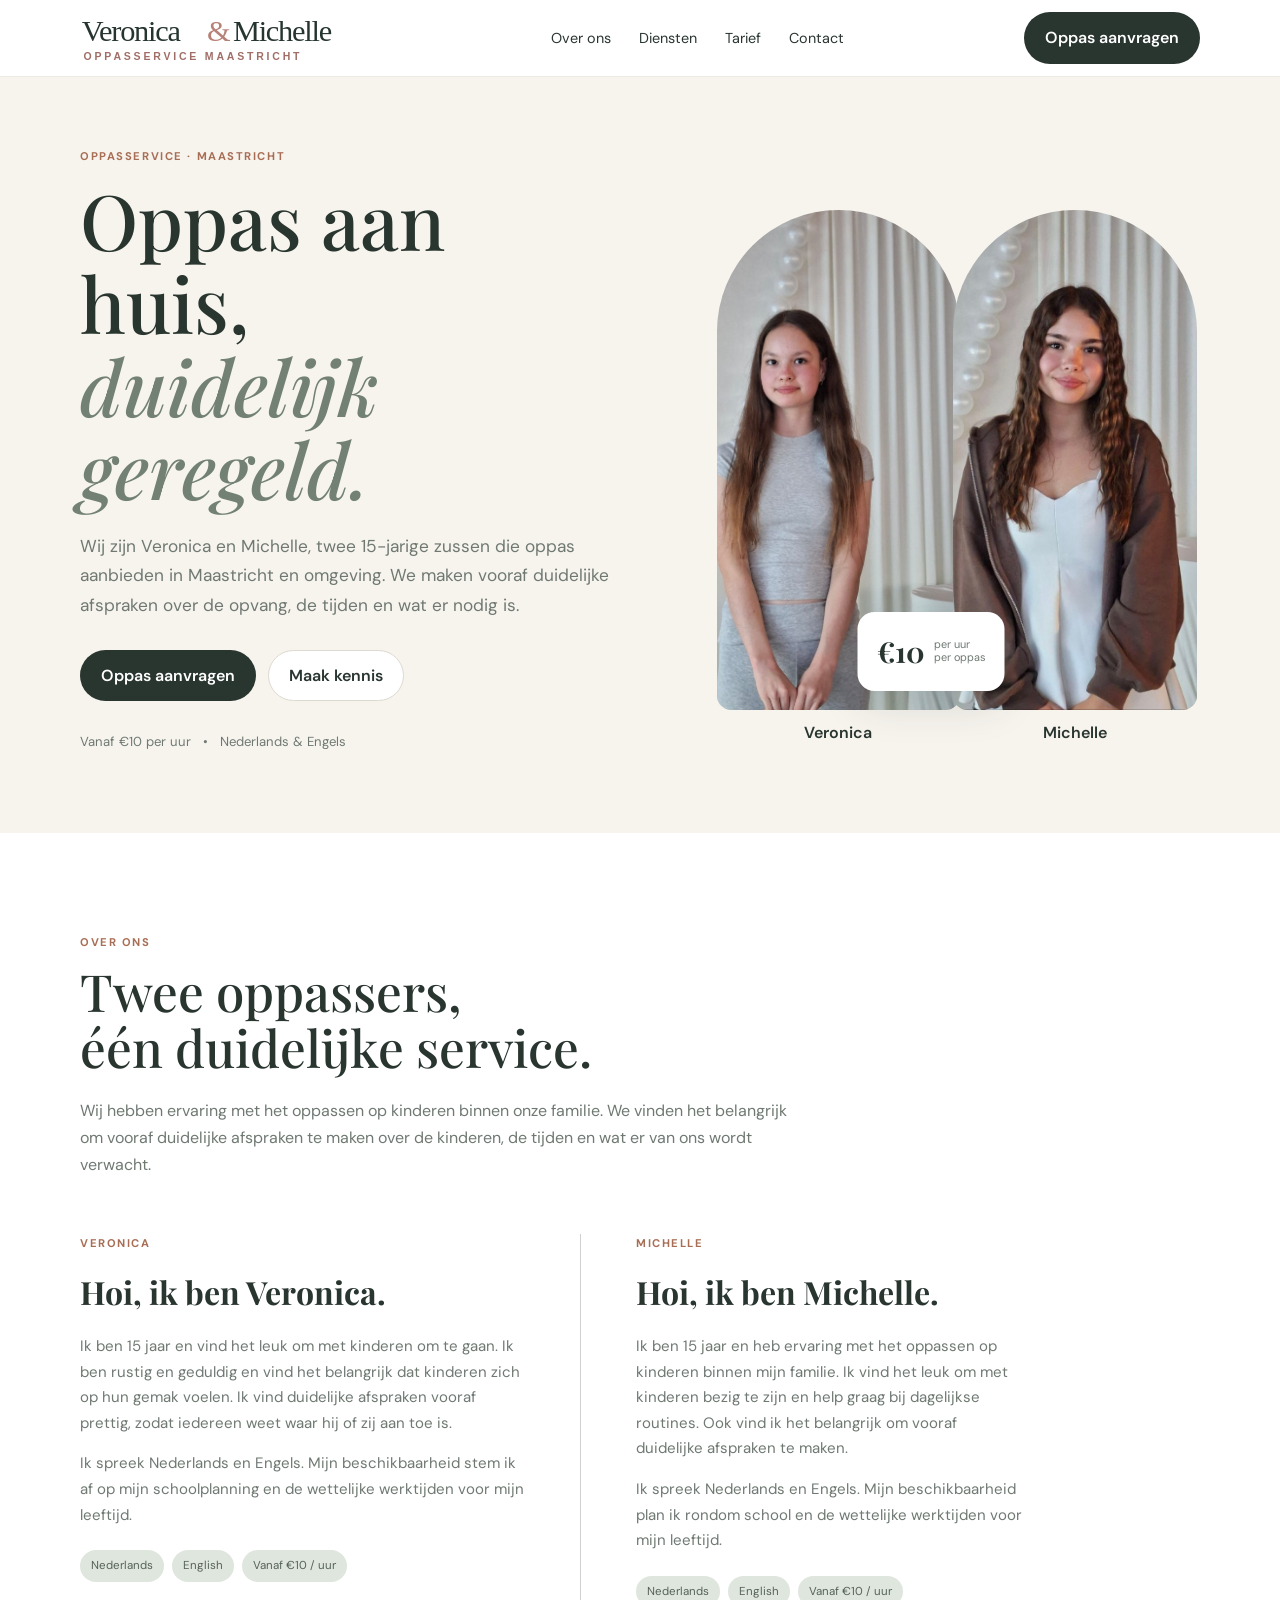
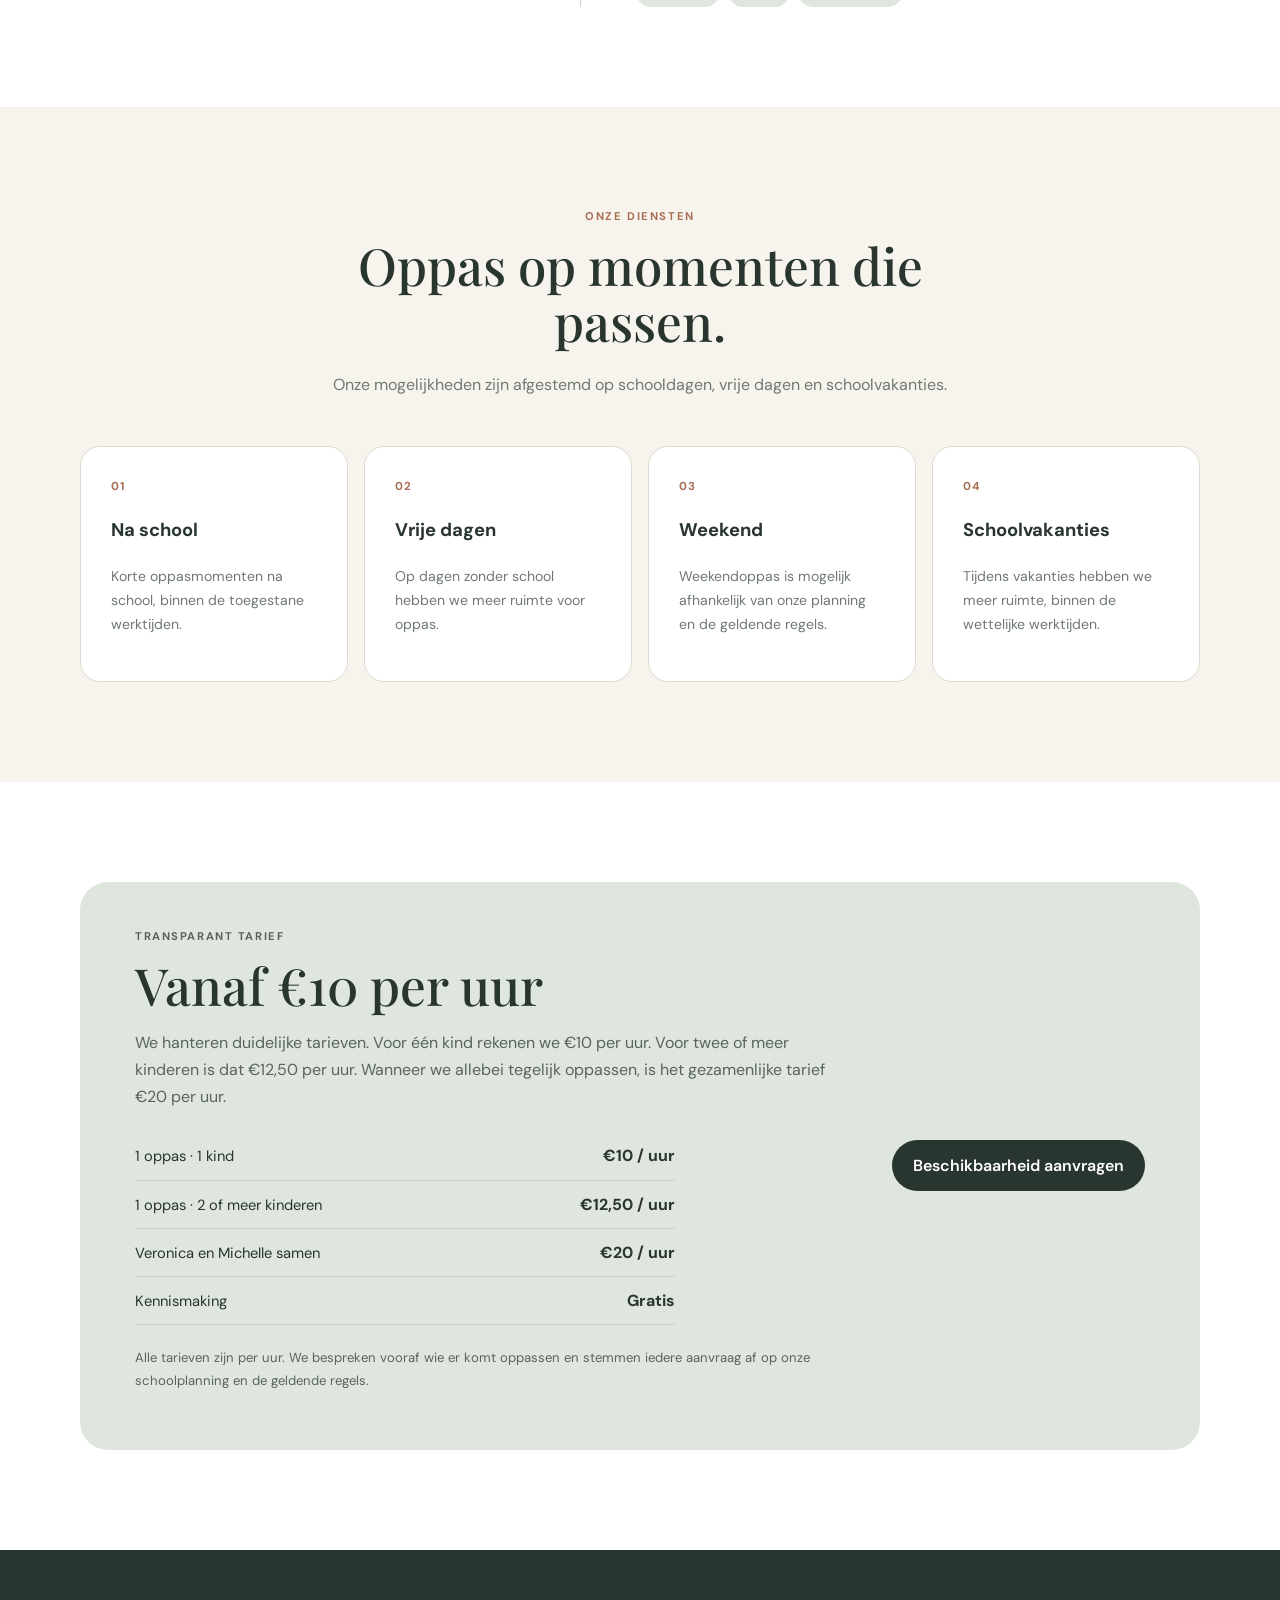
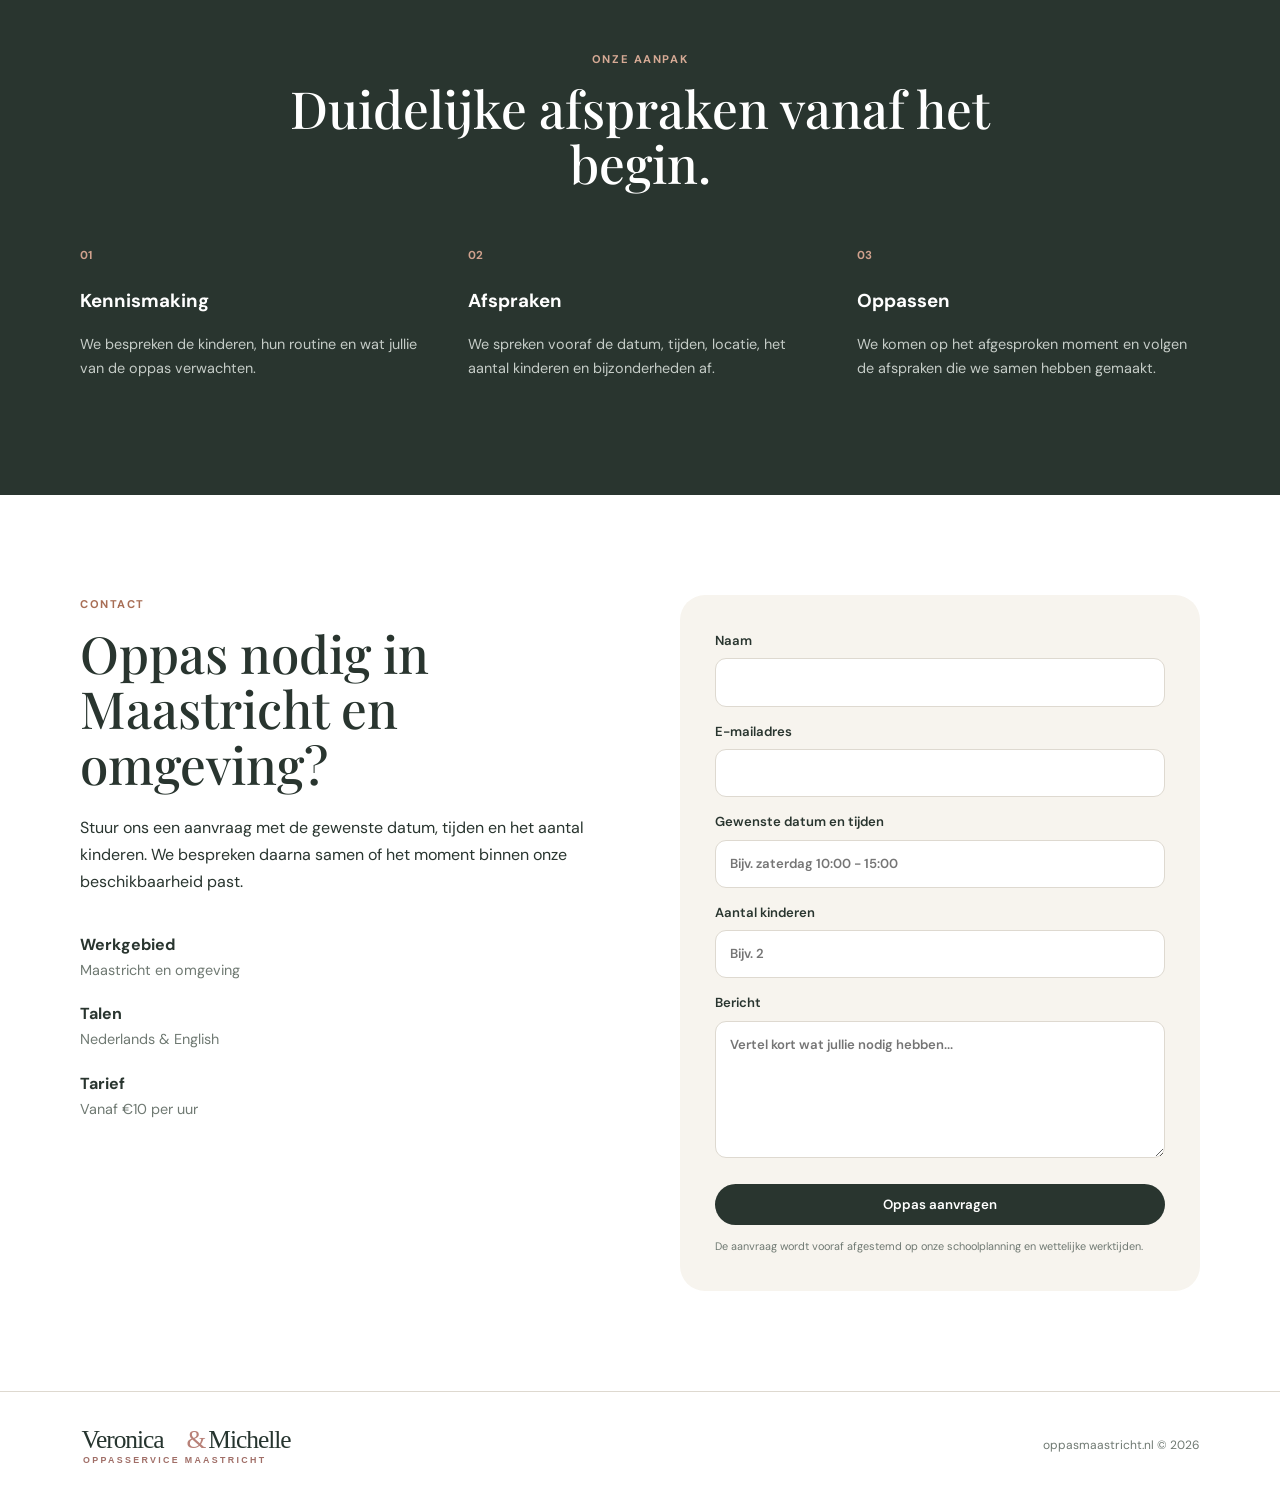
==== commit 9ff3b85e: "Add files via upload" ====
--- a/index.html
+++ b/index.html
@@ -80,5 +80,5 @@
 </form>
 </div></section>
 </main>
-<footer><div class="container footer"><a class="brand footer-logo" href="#home" aria-label="Terug naar boven"><img src="images/logo-volledig.webp" alt="Veronica & Michelle — Oppasservice Maastricht" width="225" height="113" loading="lazy"></a><p>Oppasservice · Maastricht, Nederland · © 2026</p></div></footer>
+<footer><div class="container footer"><a class="brand footer-logo" href="#home" aria-label="Terug naar boven"><img src="images/logo-header.svg" alt="Veronica & Michelle — Oppasservice Maastricht" width="460" height="100" loading="lazy"></a><p>oppasmaastricht.nl © 2026</p></div></footer>
 </body></html>
--- a/style.css
+++ b/style.css
@@ -25,3 +25,7 @@
 /* Header: uitsluitend woordmerk; volledig stadslogo blijft in footer. */
 .brand-logo img{width:min(100%,290px);max-height:62px;height:auto}
 @media(max-width:520px){.brand-logo img{max-width:220px;max-height:50px}}
+
+/* Footer uses the same compact wordmark as the header. */
+.footer-logo img{width:240px;max-width:100%;height:auto;max-height:none;object-fit:contain}
+@media(max-width:520px){.footer-logo img{width:210px}}
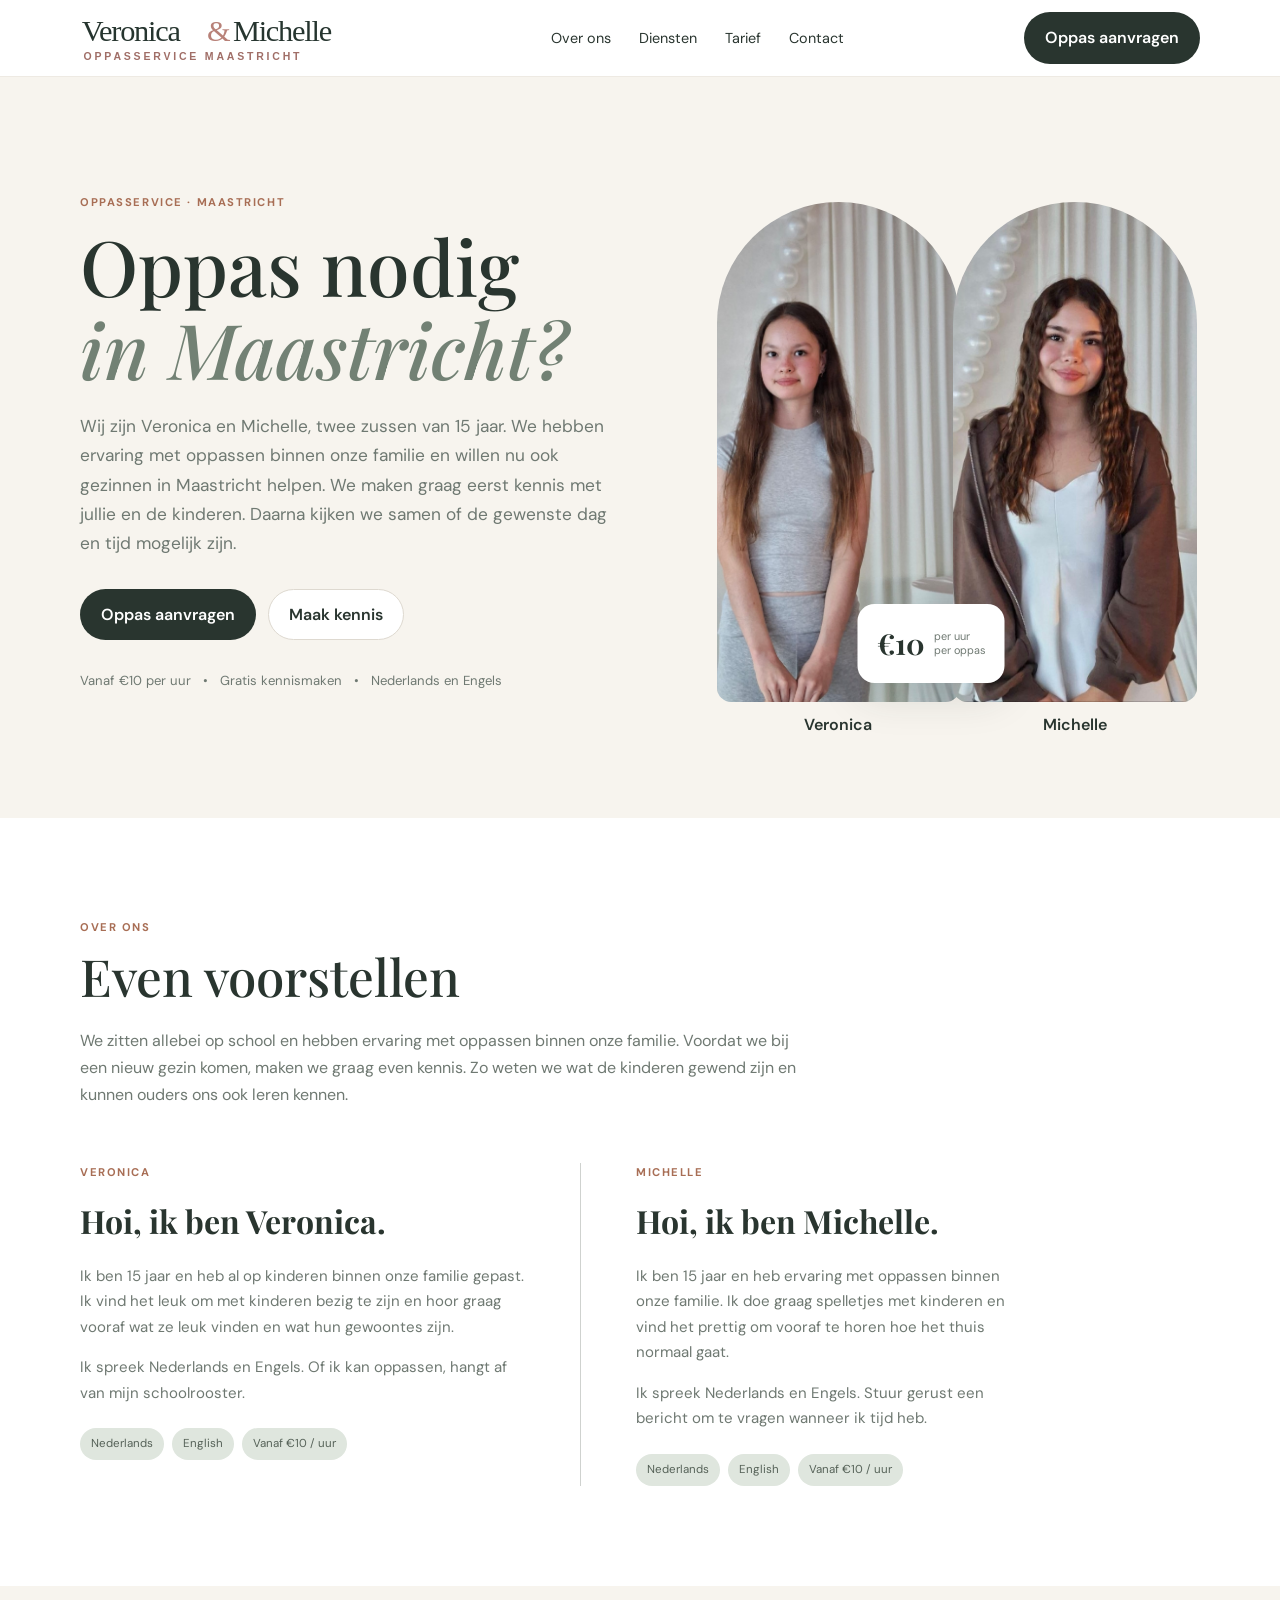
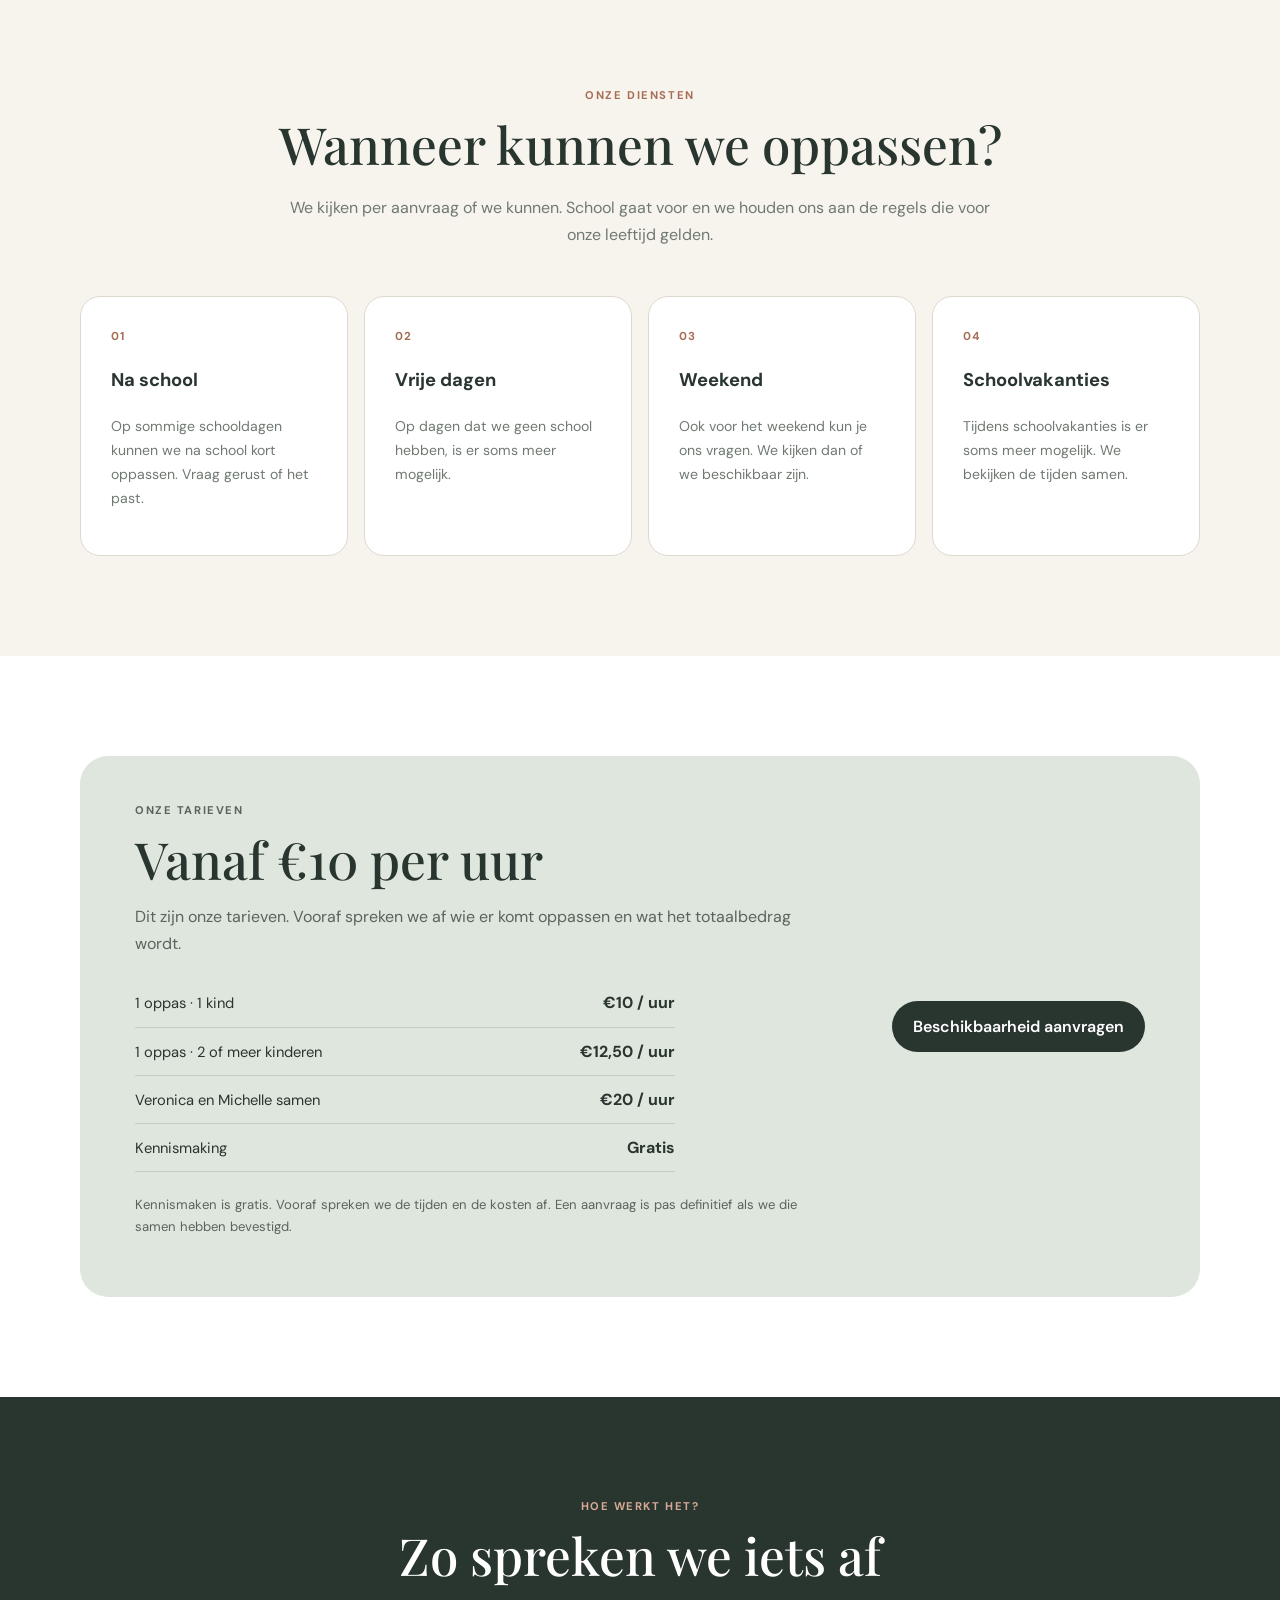
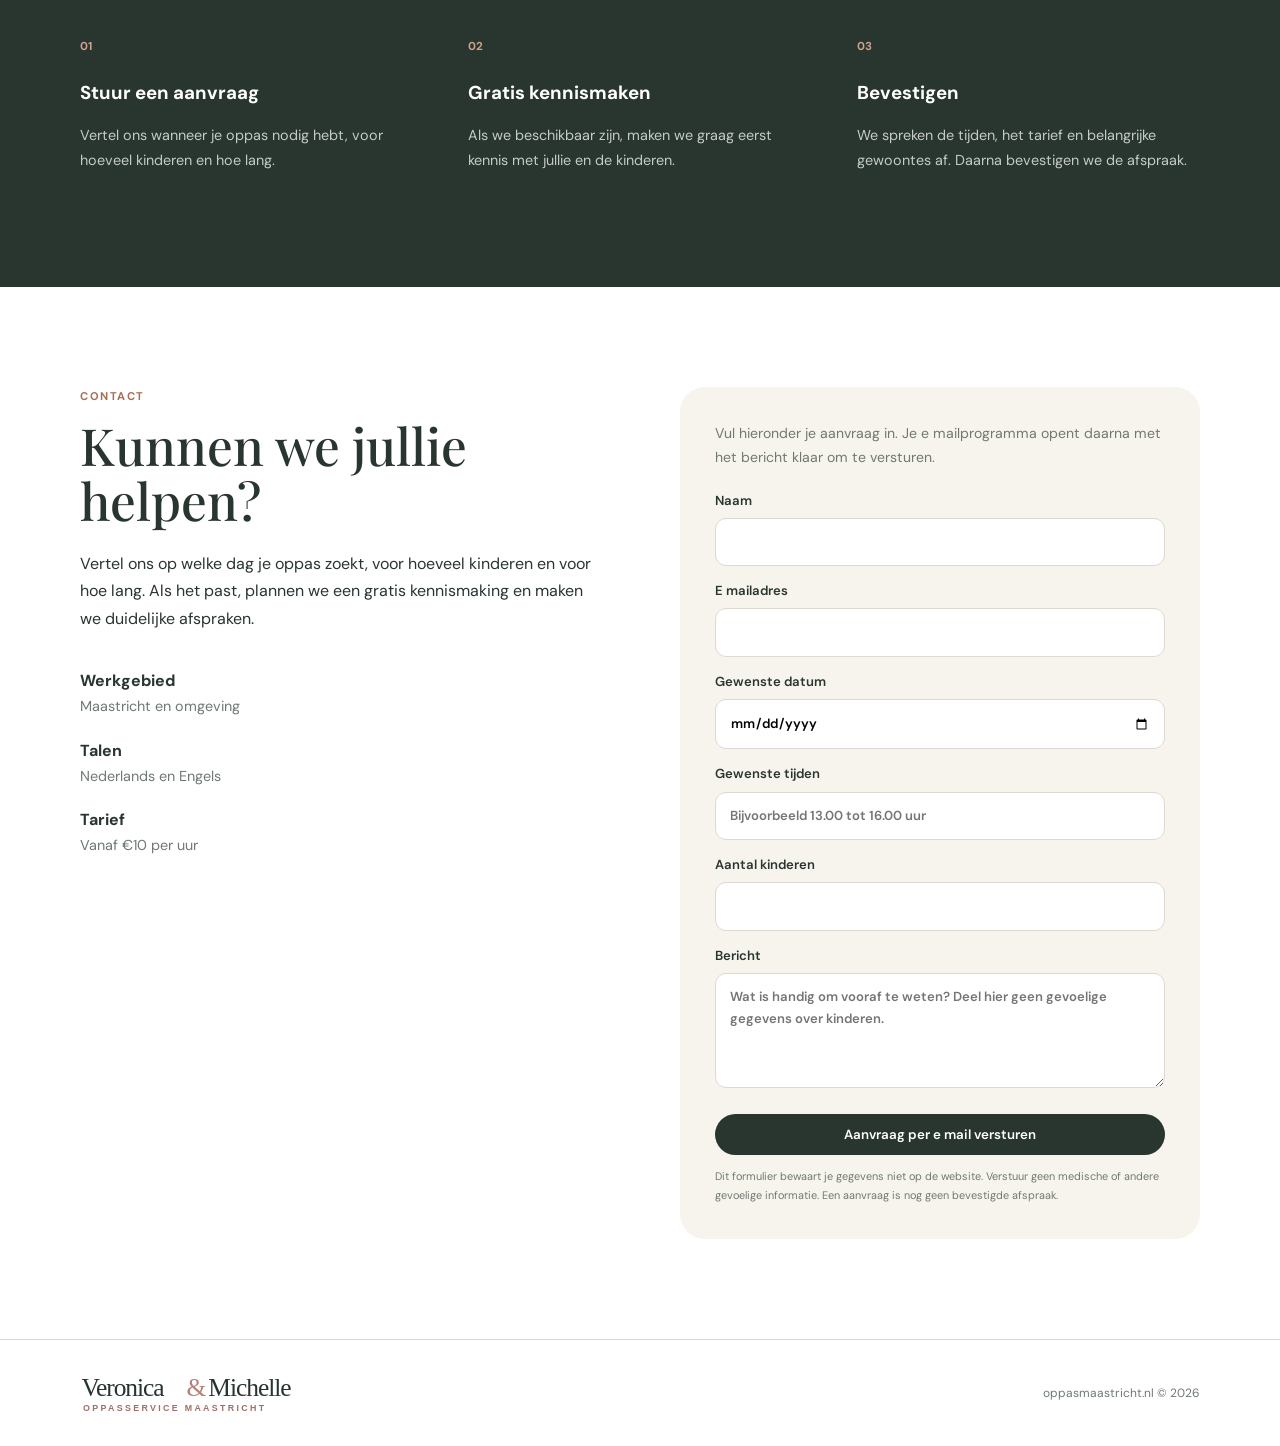
==== commit a3b497fa: "Add files via upload" ====
--- a/index.html
+++ b/index.html
@@ -3,13 +3,13 @@
 <head>
 <meta charset="utf-8">
 <meta name="viewport" content="width=device-width, initial-scale=1">
-<meta name="description" content="Veronica & Michelle Oppasservice - oppas in Maastricht en omgeving.">
+<meta name="description" content="Veronica en Michelle passen op in Maastricht en omgeving. Bekijk onze tarieven en stuur ons een bericht.">
 <title>Veronica & Michelle | Oppasservice in Maastricht</title>
 <link rel="stylesheet" href="style.css">
 </head>
 <body>
 <header class="header"><nav class="container nav">
-<a class="brand brand-logo" href="#home" aria-label="Veronica en Michelle Oppasservice Maastricht — home"><img src="images/logo-header.svg" alt="Veronica & Michelle — Oppasservice Maastricht" width="460" height="100"></a>
+<a class="brand brand-logo" href="#home" aria-label="Veronica en Michelle Oppasservice Maastricht"><img src="images/logo-header.svg" alt="Veronica en Michelle, Oppasservice Maastricht" width="460" height="100"></a>
 <div class="nav-links"><a href="#over">Over ons</a><a href="#diensten">Diensten</a><a href="#tarief">Tarief</a><a href="#contact">Contact</a></div>
 <a class="nav-cta" href="#contact">Oppas aanvragen</a>
 </nav></header>
@@ -19,10 +19,10 @@
 <div class="container hero-grid">
 <div class="hero-copy">
 <p class="eyebrow">Oppasservice · Maastricht</p>
-<h1>Oppas aan huis,<br><em>duidelijk geregeld.</em></h1>
-<p class="lead">Wij zijn Veronica en Michelle, twee 15-jarige zussen die oppas aanbieden in Maastricht en omgeving. We maken vooraf duidelijke afspraken over de opvang, de tijden en wat er nodig is.</p>
+<h1>Oppas nodig<br><em>in Maastricht?</em></h1>
+<p class="lead">Wij zijn Veronica en Michelle, twee zussen van 15 jaar. We hebben ervaring met oppassen binnen onze familie en willen nu ook gezinnen in Maastricht helpen. We maken graag eerst kennis met jullie en de kinderen. Daarna kijken we samen of de gewenste dag en tijd mogelijk zijn.</p>
 <div class="actions"><a class="btn dark" href="#contact">Oppas aanvragen</a><a class="btn light" href="#over">Maak kennis</a></div>
-<div class="facts"><span>Vanaf €10 per uur</span><span>•</span><span>Nederlands & Engels</span></div>
+<div class="facts"><span>Vanaf €10 per uur</span><span>•</span><span>Gratis kennismaken</span><span>•</span><span>Nederlands en Engels</span></div>
 </div>
 <div class="hero-portraits">
 <div class="hero-person veronica"><img src="images/veronica.jpg" alt="Veronica"><span>Veronica</span></div>
@@ -34,51 +34,56 @@
 
 <section id="over" class="section">
 <div class="container">
-<div class="section-intro"><p class="eyebrow">Over ons</p><h2>Twee oppassers,<br>één duidelijke service.</h2><p>Wij hebben ervaring met het oppassen op kinderen binnen onze familie. We vinden het belangrijk om vooraf duidelijke afspraken te maken over de kinderen, de tijden en wat er van ons wordt verwacht.</p></div>
+<div class="section-intro"><p class="eyebrow">Over ons</p><h2>Even voorstellen</h2><p>We zitten allebei op school en hebben ervaring met oppassen binnen onze familie. Voordat we bij een nieuw gezin komen, maken we graag even kennis. Zo weten we wat de kinderen gewend zijn en kunnen ouders ons ook leren kennen.</p></div>
 <div class="about-grid">
-<article><p class="eyebrow">Veronica</p><h3>Hoi, ik ben Veronica.</h3><p>Ik ben 15 jaar en vind het leuk om met kinderen om te gaan. Ik ben rustig en geduldig en vind het belangrijk dat kinderen zich op hun gemak voelen. Ik vind duidelijke afspraken vooraf prettig, zodat iedereen weet waar hij of zij aan toe is.</p><p>Ik spreek Nederlands en Engels. Mijn beschikbaarheid stem ik af op mijn schoolplanning en de wettelijke werktijden voor mijn leeftijd.</p><div class="tags"><span>Nederlands</span><span>English</span><span>Vanaf €10 / uur</span></div></article>
-<article><p class="eyebrow">Michelle</p><h3>Hoi, ik ben Michelle.</h3><p>Ik ben 15 jaar en heb ervaring met het oppassen op kinderen binnen mijn familie. Ik vind het leuk om met kinderen bezig te zijn en help graag bij dagelijkse routines. Ook vind ik het belangrijk om vooraf duidelijke afspraken te maken.</p><p>Ik spreek Nederlands en Engels. Mijn beschikbaarheid plan ik rondom school en de wettelijke werktijden voor mijn leeftijd.</p><div class="tags"><span>Nederlands</span><span>English</span><span>Vanaf €10 / uur</span></div></article>
+<article><p class="eyebrow">Veronica</p><h3>Hoi, ik ben Veronica.</h3><p>Ik ben 15 jaar en heb al op kinderen binnen onze familie gepast. Ik vind het leuk om met kinderen bezig te zijn en hoor graag vooraf wat ze leuk vinden en wat hun gewoontes zijn.</p><p>Ik spreek Nederlands en Engels. Of ik kan oppassen, hangt af van mijn schoolrooster.</p><div class="tags"><span>Nederlands</span><span>English</span><span>Vanaf €10 / uur</span></div></article>
+<article><p class="eyebrow">Michelle</p><h3>Hoi, ik ben Michelle.</h3><p>Ik ben 15 jaar en heb ervaring met oppassen binnen onze familie. Ik doe graag spelletjes met kinderen en vind het prettig om vooraf te horen hoe het thuis normaal gaat.</p><p>Ik spreek Nederlands en Engels. Stuur gerust een bericht om te vragen wanneer ik tijd heb.</p><div class="tags"><span>Nederlands</span><span>English</span><span>Vanaf €10 / uur</span></div></article>
 </div>
 </div>
 </section>
 
 <section id="diensten" class="section beige"><div class="container">
-<div class="section-heading"><p class="eyebrow">Onze diensten</p><h2>Oppas op momenten die passen.</h2><p>Onze mogelijkheden zijn afgestemd op schooldagen, vrije dagen en schoolvakanties.</p></div>
+<div class="section-heading"><p class="eyebrow">Onze diensten</p><h2>Wanneer kunnen we oppassen?</h2><p>We kijken per aanvraag of we kunnen. School gaat voor en we houden ons aan de regels die voor onze leeftijd gelden.</p></div>
 <div class="service-grid">
-<article><div class="number">01</div><h3>Na school</h3><p>Korte oppasmomenten na school, binnen de toegestane werktijden.</p></article>
-<article><div class="number">02</div><h3>Vrije dagen</h3><p>Op dagen zonder school hebben we meer ruimte voor oppas.</p></article>
-<article><div class="number">03</div><h3>Weekend</h3><p>Weekendoppas is mogelijk afhankelijk van onze planning en de geldende regels.</p></article>
-<article><div class="number">04</div><h3>Schoolvakanties</h3><p>Tijdens vakanties hebben we meer ruimte, binnen de wettelijke werktijden.</p></article>
+<article><div class="number">01</div><h3>Na school</h3><p>Op sommige schooldagen kunnen we na school kort oppassen. Vraag gerust of het past.</p></article>
+<article><div class="number">02</div><h3>Vrije dagen</h3><p>Op dagen dat we geen school hebben, is er soms meer mogelijk.</p></article>
+<article><div class="number">03</div><h3>Weekend</h3><p>Ook voor het weekend kun je ons vragen. We kijken dan of we beschikbaar zijn.</p></article>
+<article><div class="number">04</div><h3>Schoolvakanties</h3><p>Tijdens schoolvakanties is er soms meer mogelijk. We bekijken de tijden samen.</p></article>
 </div>
 </div></section>
 
 <section id="tarief" class="section"><div class="container rate"><div>
-<p class="eyebrow">Transparant tarief</p><h2>Vanaf €10 per uur</h2>
-<p>We hanteren duidelijke tarieven. Voor één kind rekenen we €10 per uur. Voor twee of meer kinderen is dat €12,50 per uur. Wanneer we allebei tegelijk oppassen, is het gezamenlijke tarief €20 per uur.</p>
-<div class="price-list"><div><span>1 oppas · 1 kind</span><strong>€10 / uur</strong></div><div><span>1 oppas · 2 of meer kinderen</span><strong>€12,50 / uur</strong></div><div><span>Veronica en Michelle samen</span><strong>€20 / uur</strong></div><div><span>Kennismaking</span><strong>Gratis</strong></div></div><p class="muted">Alle tarieven zijn per uur. We bespreken vooraf wie er komt oppassen en stemmen iedere aanvraag af op onze schoolplanning en de geldende regels.</p>
+<p class="eyebrow">Onze tarieven</p><h2>Vanaf €10 per uur</h2>
+<p>Dit zijn onze tarieven. Vooraf spreken we af wie er komt oppassen en wat het totaalbedrag wordt.</p>
+<div class="price-list"><div><span>1 oppas · 1 kind</span><strong>€10 / uur</strong></div><div><span>1 oppas · 2 of meer kinderen</span><strong>€12,50 / uur</strong></div><div><span>Veronica en Michelle samen</span><strong>€20 / uur</strong></div><div><span>Kennismaking</span><strong>Gratis</strong></div></div><p class="muted">Kennismaken is gratis. Vooraf spreken we de tijden en de kosten af. Een aanvraag is pas definitief als we die samen hebben bevestigd.</p>
 </div><a class="btn dark" href="#contact">Beschikbaarheid aanvragen</a></div></section>
 
 <section class="section dark-section"><div class="container">
-<div class="section-heading inverse"><p class="eyebrow">Onze aanpak</p><h2>Duidelijke afspraken vanaf het begin.</h2></div>
+<div class="section-heading inverse"><p class="eyebrow">Hoe werkt het?</p><h2>Zo spreken we iets af</h2></div>
 <div class="approach">
-<div><strong>01</strong><h3>Kennismaking</h3><p>We bespreken de kinderen, hun routine en wat jullie van de oppas verwachten.</p></div>
-<div><strong>02</strong><h3>Afspraken</h3><p>We spreken vooraf de datum, tijden, locatie, het aantal kinderen en bijzonderheden af.</p></div>
-<div><strong>03</strong><h3>Oppassen</h3><p>We komen op het afgesproken moment en volgen de afspraken die we samen hebben gemaakt.</p></div>
+<div><strong>01</strong><h3>Stuur een aanvraag</h3><p>Vertel ons wanneer je oppas nodig hebt, voor hoeveel kinderen en hoe lang.</p></div>
+<div><strong>02</strong><h3>Gratis kennismaken</h3><p>Als we beschikbaar zijn, maken we graag eerst kennis met jullie en de kinderen.</p></div>
+<div><strong>03</strong><h3>Bevestigen</h3><p>We spreken de tijden, het tarief en belangrijke gewoontes af. Daarna bevestigen we de afspraak.</p></div>
 </div></div></section>
 
 <section id="contact" class="section contact"><div class="container contact-grid">
-<div><p class="eyebrow">Contact</p><h2>Oppas nodig in Maastricht en omgeving?</h2>
-<p>Stuur ons een aanvraag met de gewenste datum, tijden en het aantal kinderen. We bespreken daarna samen of het moment binnen onze beschikbaarheid past.</p>
-<div class="contact-info"><div><strong>Werkgebied</strong><span>Maastricht en omgeving</span></div><div><strong>Talen</strong><span>Nederlands & English</span></div><div><strong>Tarief</strong><span>Vanaf €10 per uur</span></div></div></div>
-<form class="form" action="mailto:EMAIL-HIER" method="post" enctype="text/plain">
-<label>Naam<input name="naam" required></label><label>E-mailadres<input type="email" name="email" required></label>
-<label>Gewenste datum en tijden<input name="datum" placeholder="Bijv. zaterdag 10:00 - 15:00"></label>
-<label>Aantal kinderen<input name="kinderen" placeholder="Bijv. 2"></label>
-<label>Bericht<textarea name="bericht" rows="5" placeholder="Vertel kort wat jullie nodig hebben..."></textarea></label>
-<button class="btn dark" type="submit">Oppas aanvragen</button>
-<small>De aanvraag wordt vooraf afgestemd op onze schoolplanning en wettelijke werktijden.</small>
+<div><p class="eyebrow">Contact</p><h2>Kunnen we jullie helpen?</h2>
+<p>Vertel ons op welke dag je oppas zoekt, voor hoeveel kinderen en voor hoe lang. Als het past, plannen we een gratis kennismaking en maken we duidelijke afspraken.</p>
+<div class="contact-info"><div><strong>Werkgebied</strong><span>Maastricht en omgeving</span></div><div><strong>Talen</strong><span>Nederlands en Engels</span></div><div><strong>Tarief</strong><span>Vanaf €10 per uur</span></div></div></div>
+<form class="form" id="aanvraagformulier">
+<p class="form-intro">Vul hieronder je aanvraag in. Je e mailprogramma opent daarna met het bericht klaar om te versturen.</p>
+<label>Naam<input name="naam" autocomplete="name" required maxlength="100"></label>
+<label>E mailadres<input type="email" name="email" autocomplete="email" required maxlength="160"></label>
+<label>Gewenste datum<input type="date" name="datum" required></label>
+<label>Gewenste tijden<input name="tijden" placeholder="Bijvoorbeeld 13.00 tot 16.00 uur" required maxlength="100"></label>
+<label>Aantal kinderen<input type="number" name="kinderen" min="1" max="12" required></label>
+<label>Bericht<textarea name="bericht" rows="4" maxlength="1200" placeholder="Wat is handig om vooraf te weten? Deel hier geen gevoelige gegevens over kinderen."></textarea></label>
+<button class="btn dark" type="submit">Aanvraag per e mail versturen</button>
+<p class="form-status" id="formstatus" role="status" aria-live="polite"></p>
+<small>Dit formulier bewaart je gegevens niet op de website. Verstuur geen medische of andere gevoelige informatie. Een aanvraag is nog geen bevestigde afspraak.</small>
 </form>
 </div></section>
 </main>
-<footer><div class="container footer"><a class="brand footer-logo" href="#home" aria-label="Terug naar boven"><img src="images/logo-header.svg" alt="Veronica & Michelle — Oppasservice Maastricht" width="460" height="100" loading="lazy"></a><p>oppasmaastricht.nl © 2026</p></div></footer>
+<footer><div class="container footer"><a class="brand footer-logo" href="#home" aria-label="Terug naar boven"><img src="images/logo-header.svg" alt="Veronica en Michelle, Oppasservice Maastricht" width="460" height="100" loading="lazy"></a><p>oppasmaastricht.nl © 2026</p></div></footer>
+<script src="contact.js" defer></script>
 </body></html>
--- a/style.css
+++ b/style.css
@@ -29,3 +29,8 @@
 /* Footer uses the same compact wordmark as the header. */
 .footer-logo img{width:240px;max-width:100%;height:auto;max-height:none;object-fit:contain}
 @media(max-width:520px){.footer-logo img{width:210px}}
+
+.form-intro{margin:0 0 20px;color:var(--muted);font-size:.88rem}
+.form-status{font-size:.83rem;font-weight:600;color:var(--ink);margin:12px 0}
+.form input:focus-visible,.form textarea:focus-visible,a:focus-visible,button:focus-visible{outline:3px solid #9cae9b;outline-offset:3px}
+@media(max-width:520px){.price-list>div{gap:8px}.price-list span{font-size:.8rem}.price-list strong{font-size:.85rem}}
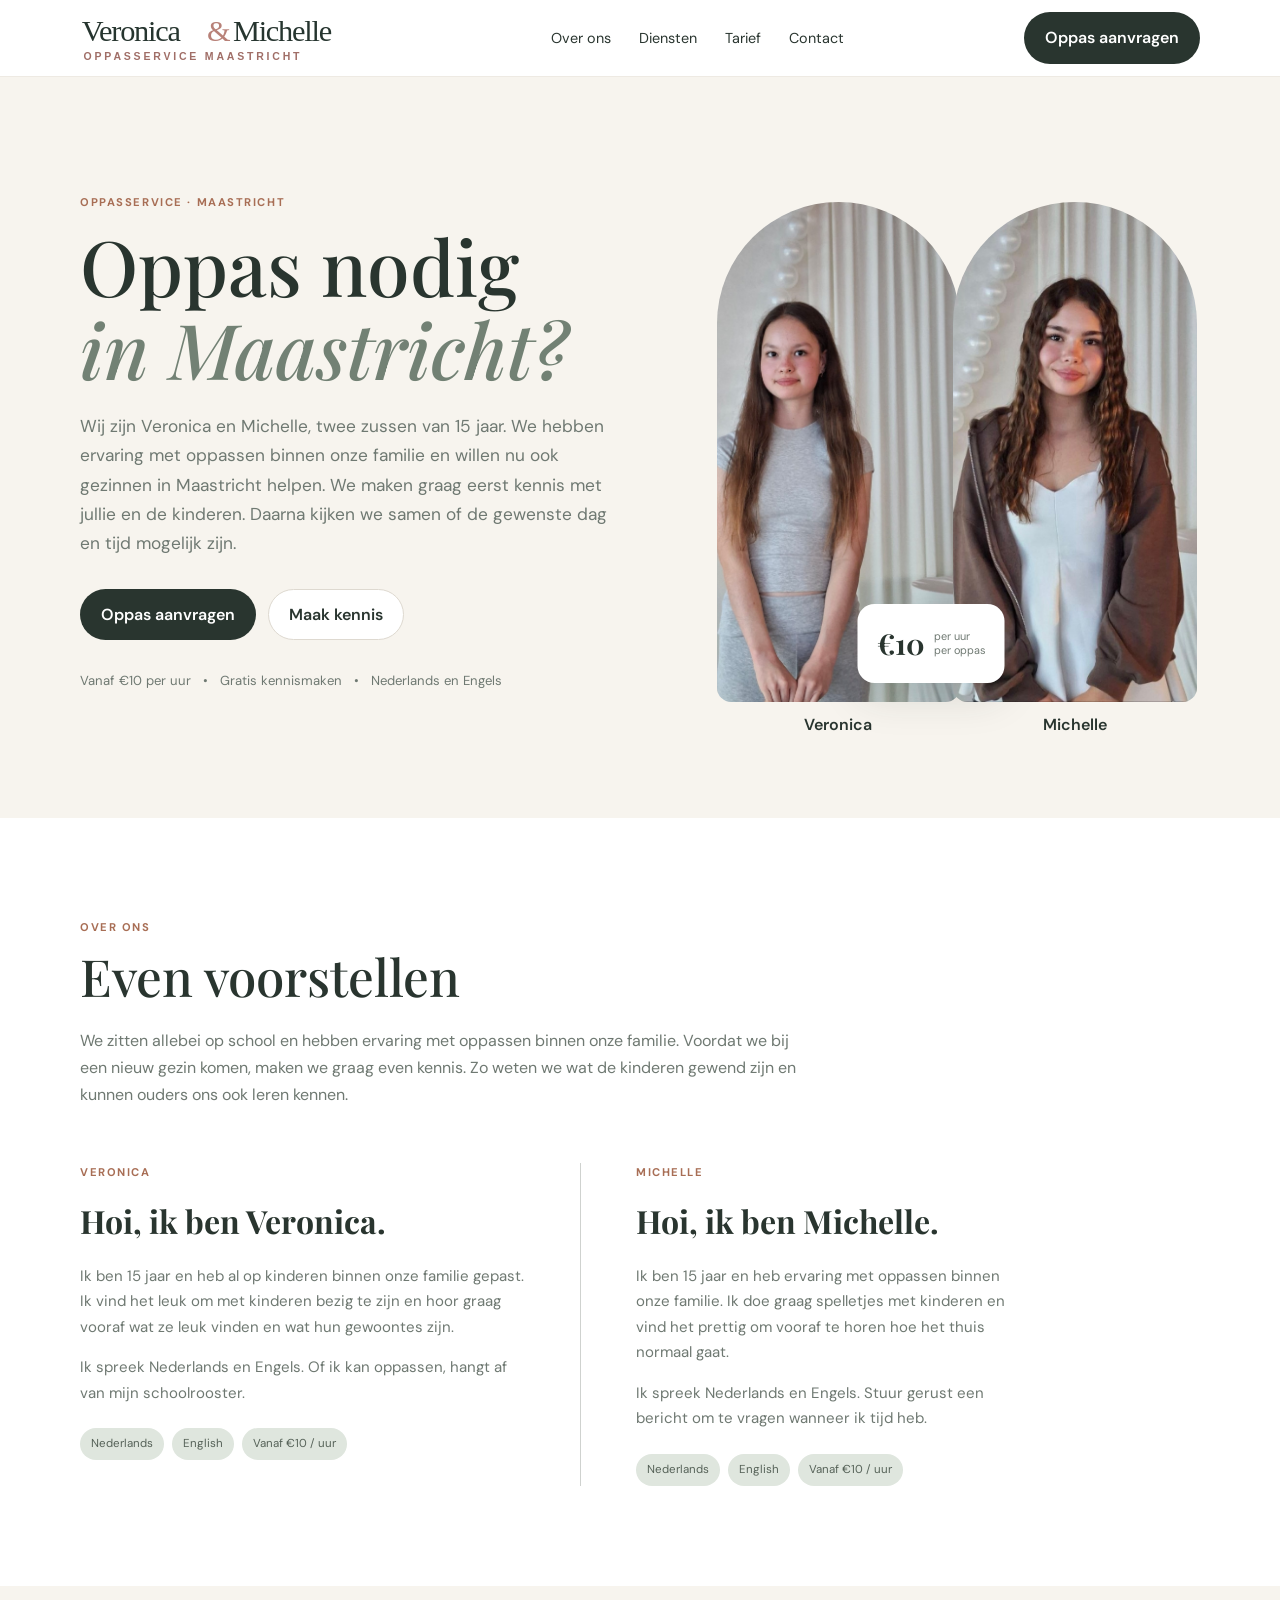
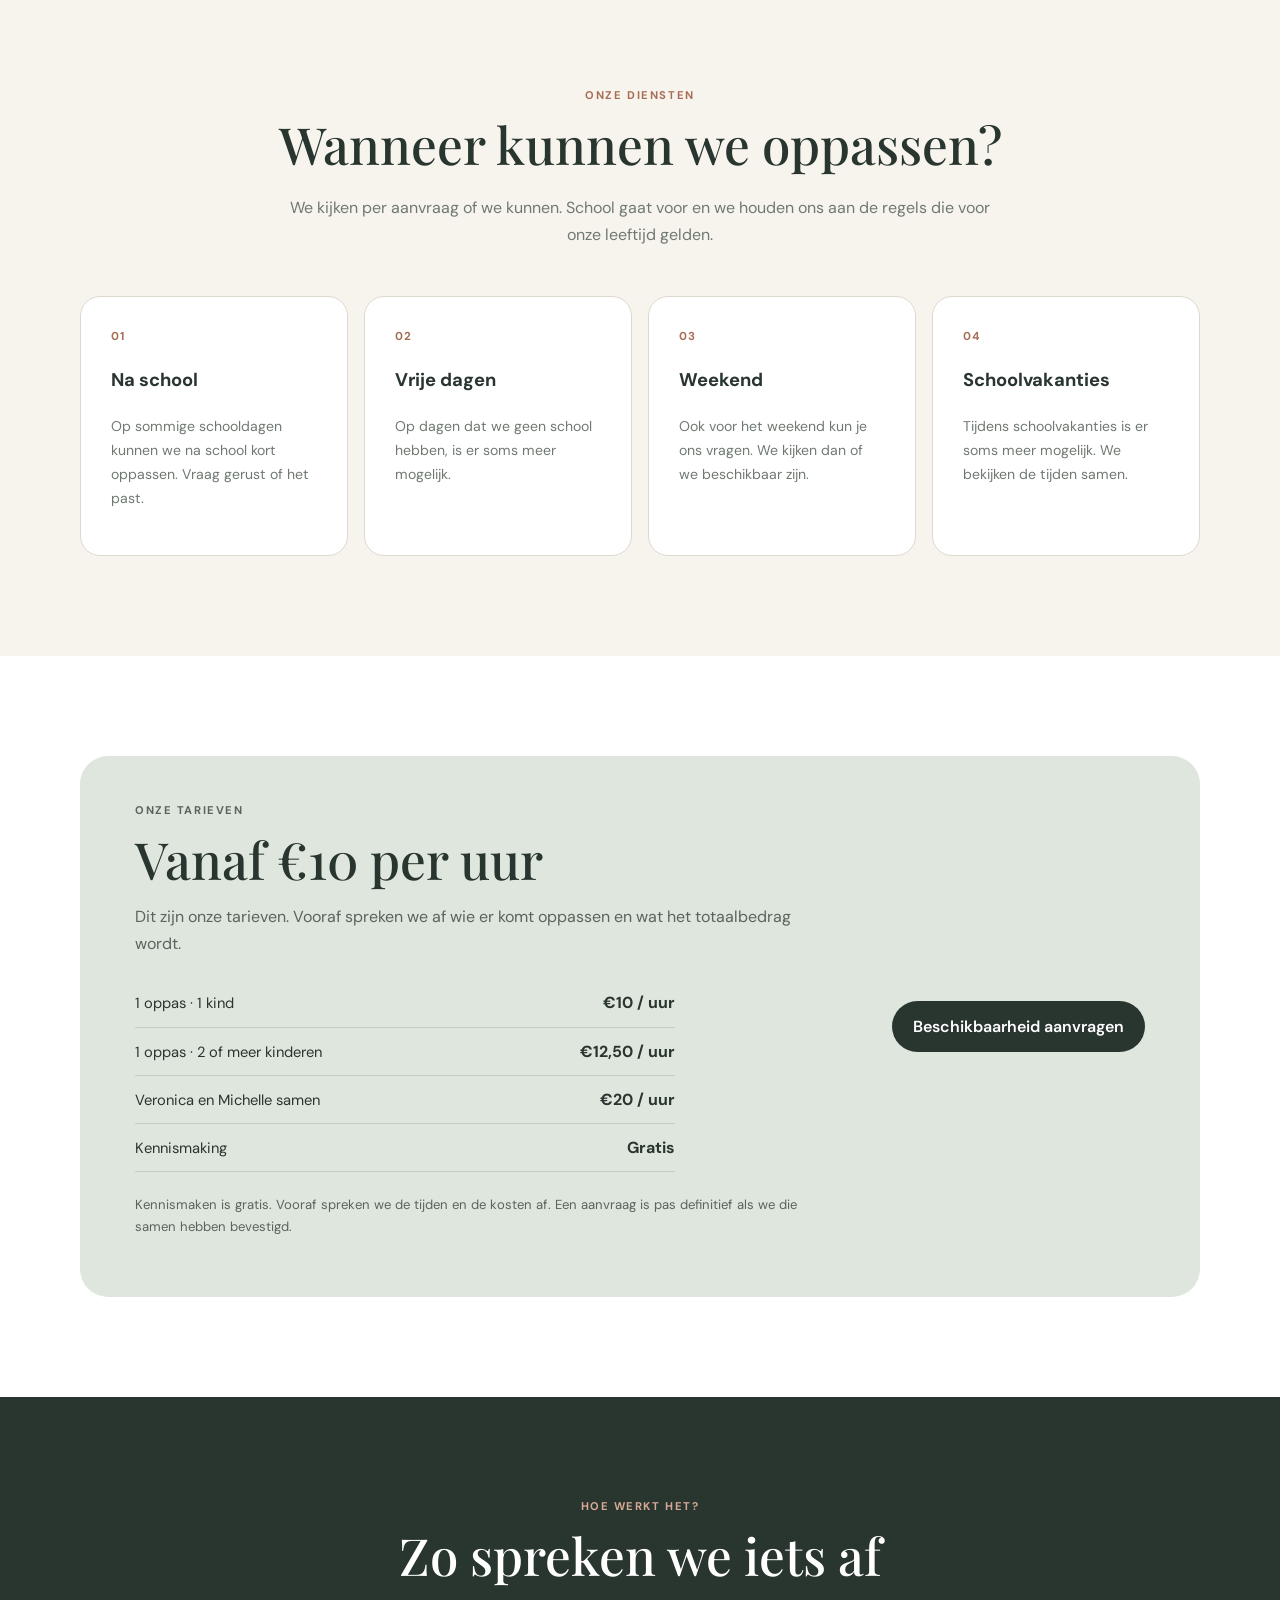
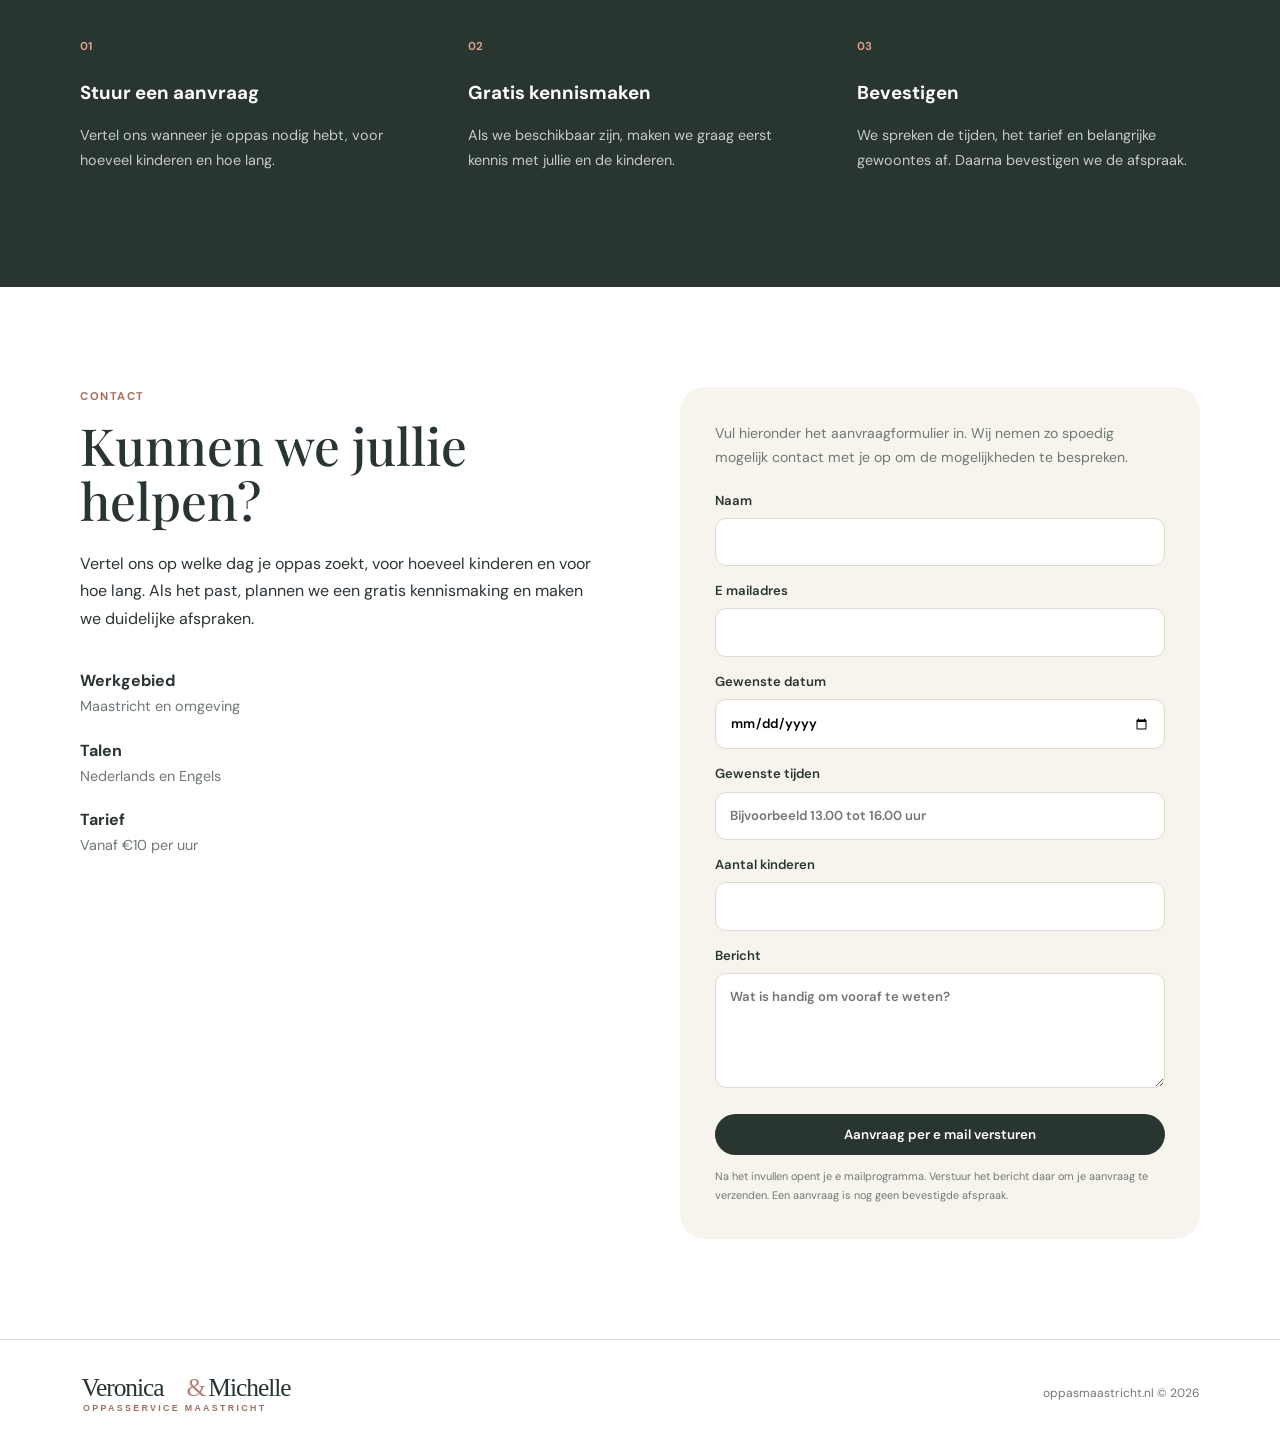
==== commit 1ab389a7: "Add files via upload" ====
--- a/index.html
+++ b/index.html
@@ -71,16 +71,16 @@
 <p>Vertel ons op welke dag je oppas zoekt, voor hoeveel kinderen en voor hoe lang. Als het past, plannen we een gratis kennismaking en maken we duidelijke afspraken.</p>
 <div class="contact-info"><div><strong>Werkgebied</strong><span>Maastricht en omgeving</span></div><div><strong>Talen</strong><span>Nederlands en Engels</span></div><div><strong>Tarief</strong><span>Vanaf €10 per uur</span></div></div></div>
 <form class="form" id="aanvraagformulier">
-<p class="form-intro">Vul hieronder je aanvraag in. Je e mailprogramma opent daarna met het bericht klaar om te versturen.</p>
+<p class="form-intro">Vul hieronder het aanvraagformulier in. Wij nemen zo spoedig mogelijk contact met je op om de mogelijkheden te bespreken.</p>
 <label>Naam<input name="naam" autocomplete="name" required maxlength="100"></label>
 <label>E mailadres<input type="email" name="email" autocomplete="email" required maxlength="160"></label>
 <label>Gewenste datum<input type="date" name="datum" required></label>
 <label>Gewenste tijden<input name="tijden" placeholder="Bijvoorbeeld 13.00 tot 16.00 uur" required maxlength="100"></label>
 <label>Aantal kinderen<input type="number" name="kinderen" min="1" max="12" required></label>
-<label>Bericht<textarea name="bericht" rows="4" maxlength="1200" placeholder="Wat is handig om vooraf te weten? Deel hier geen gevoelige gegevens over kinderen."></textarea></label>
+<label>Bericht<textarea name="bericht" rows="4" maxlength="1200" placeholder="Wat is handig om vooraf te weten?"></textarea></label>
 <button class="btn dark" type="submit">Aanvraag per e mail versturen</button>
 <p class="form-status" id="formstatus" role="status" aria-live="polite"></p>
-<small>Dit formulier bewaart je gegevens niet op de website. Verstuur geen medische of andere gevoelige informatie. Een aanvraag is nog geen bevestigde afspraak.</small>
+<small>Na het invullen opent je e mailprogramma. Verstuur het bericht daar om je aanvraag te verzenden. Een aanvraag is nog geen bevestigde afspraak.</small>
 </form>
 </div></section>
 </main>
